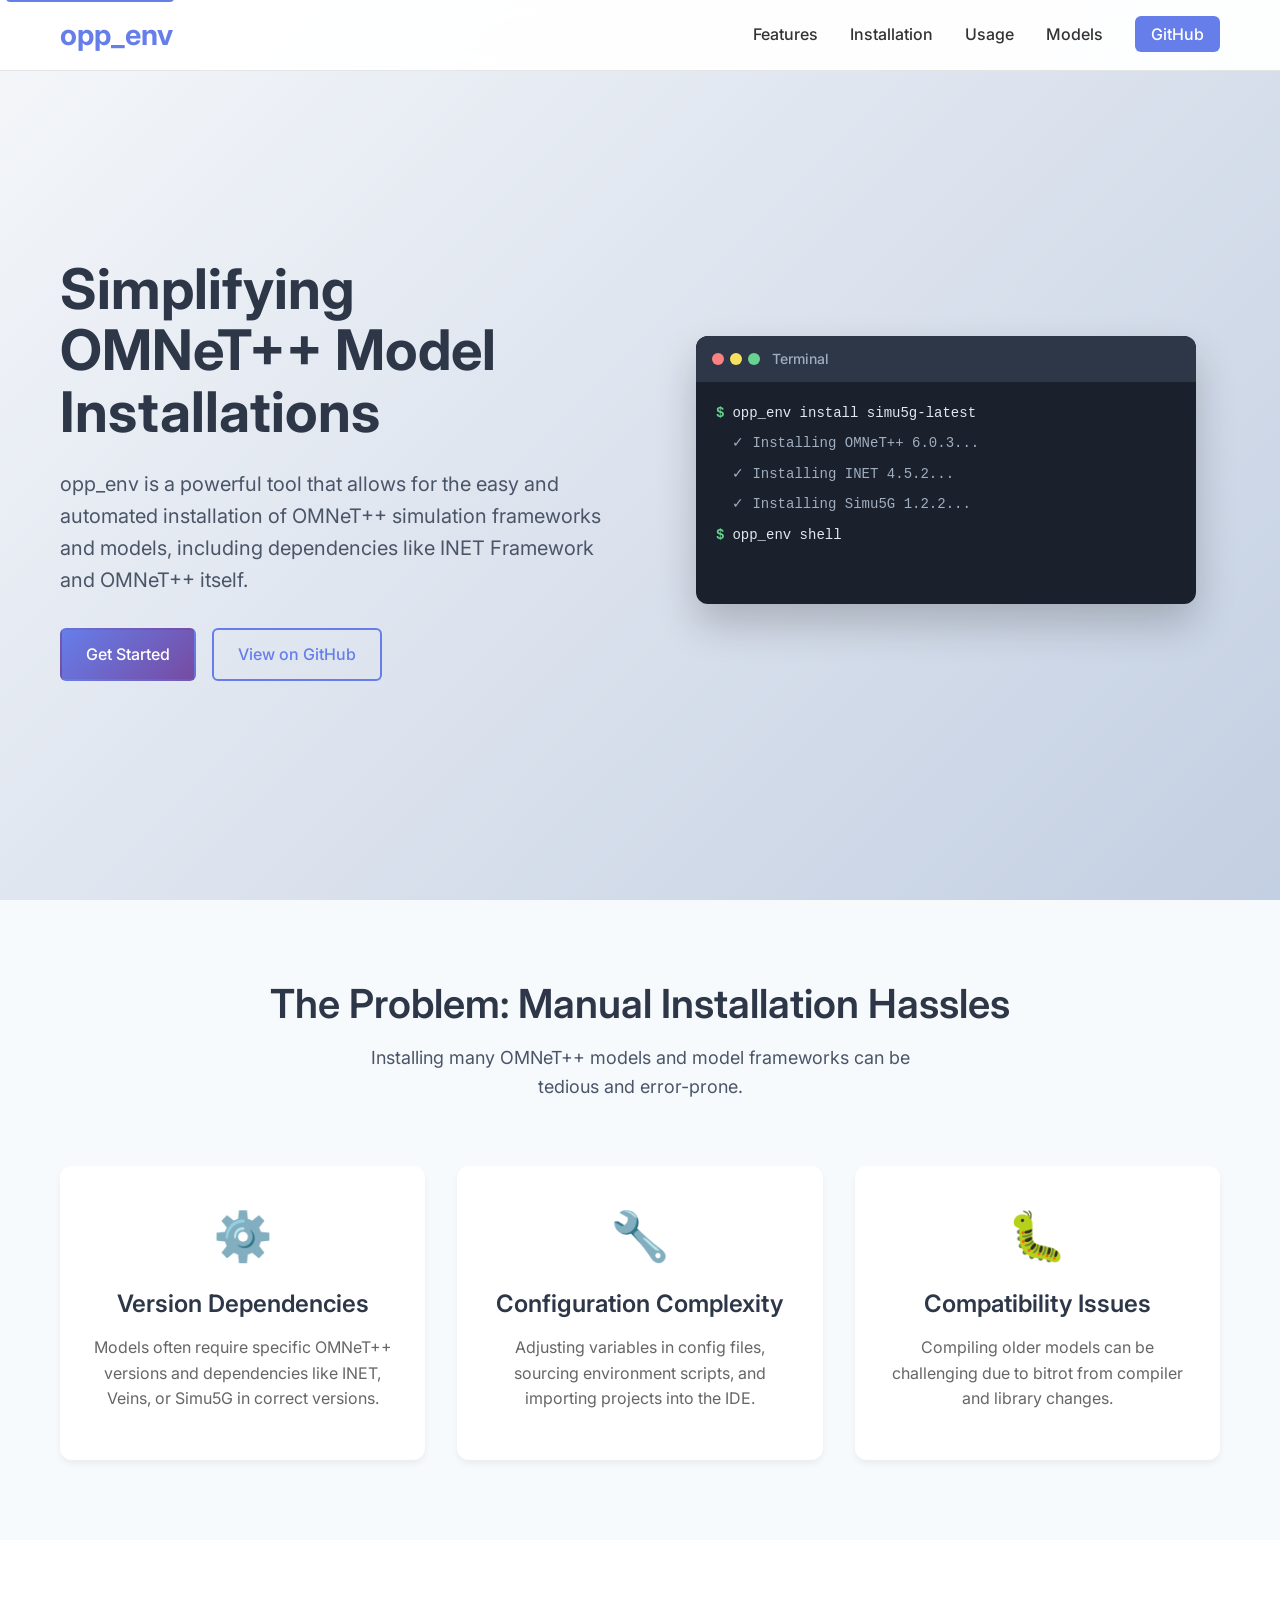
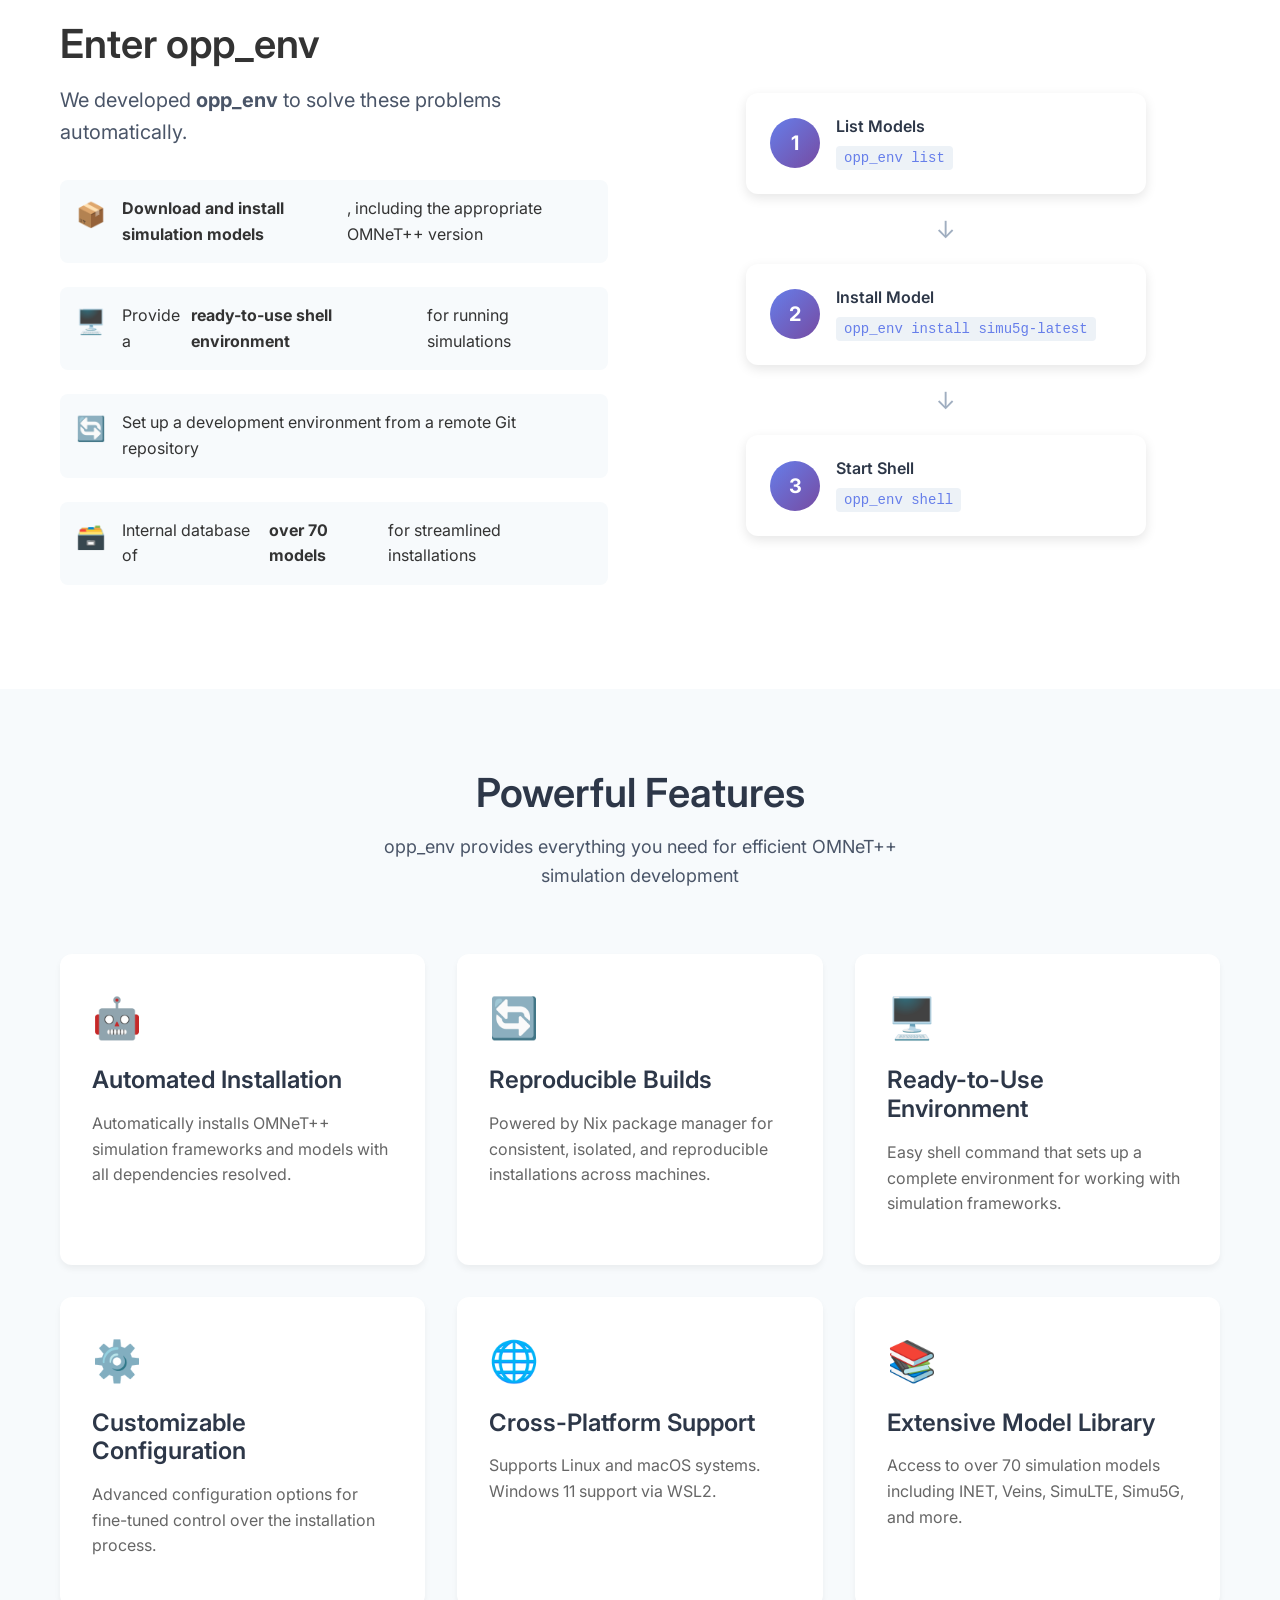
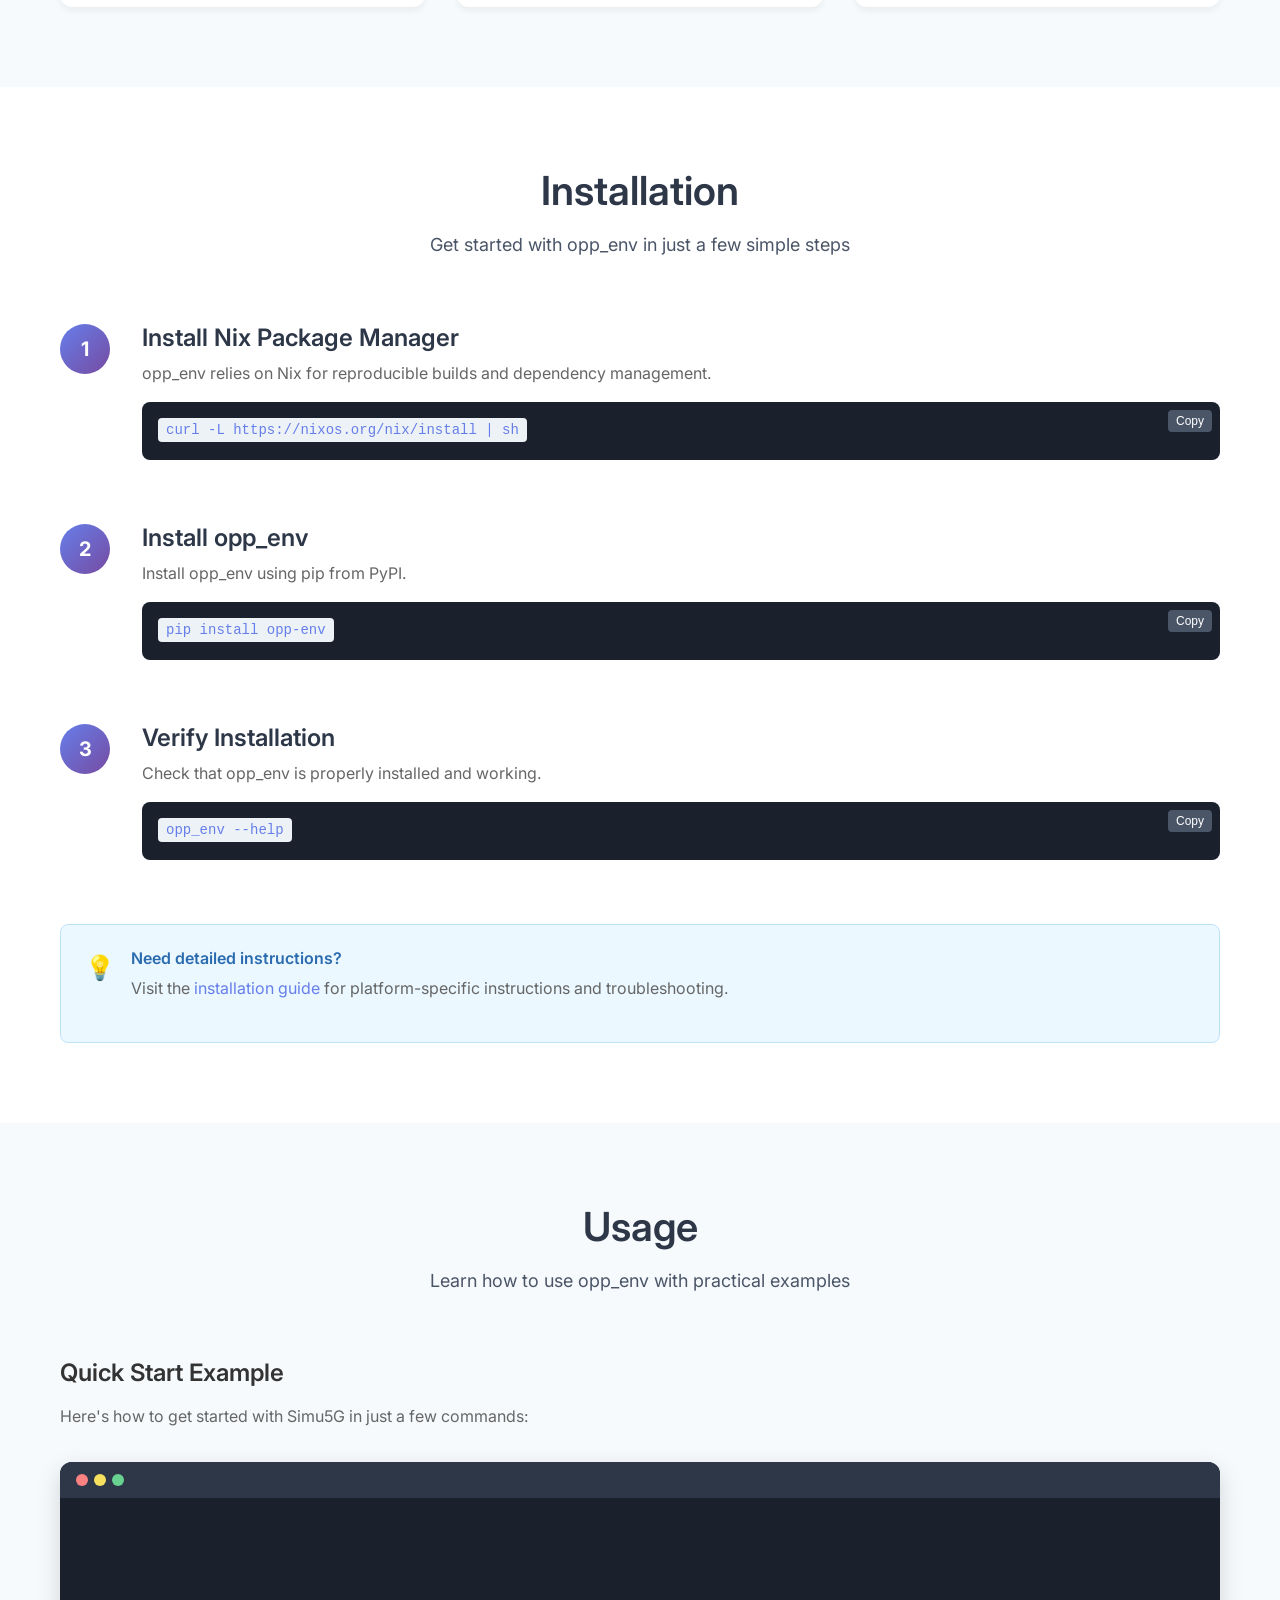
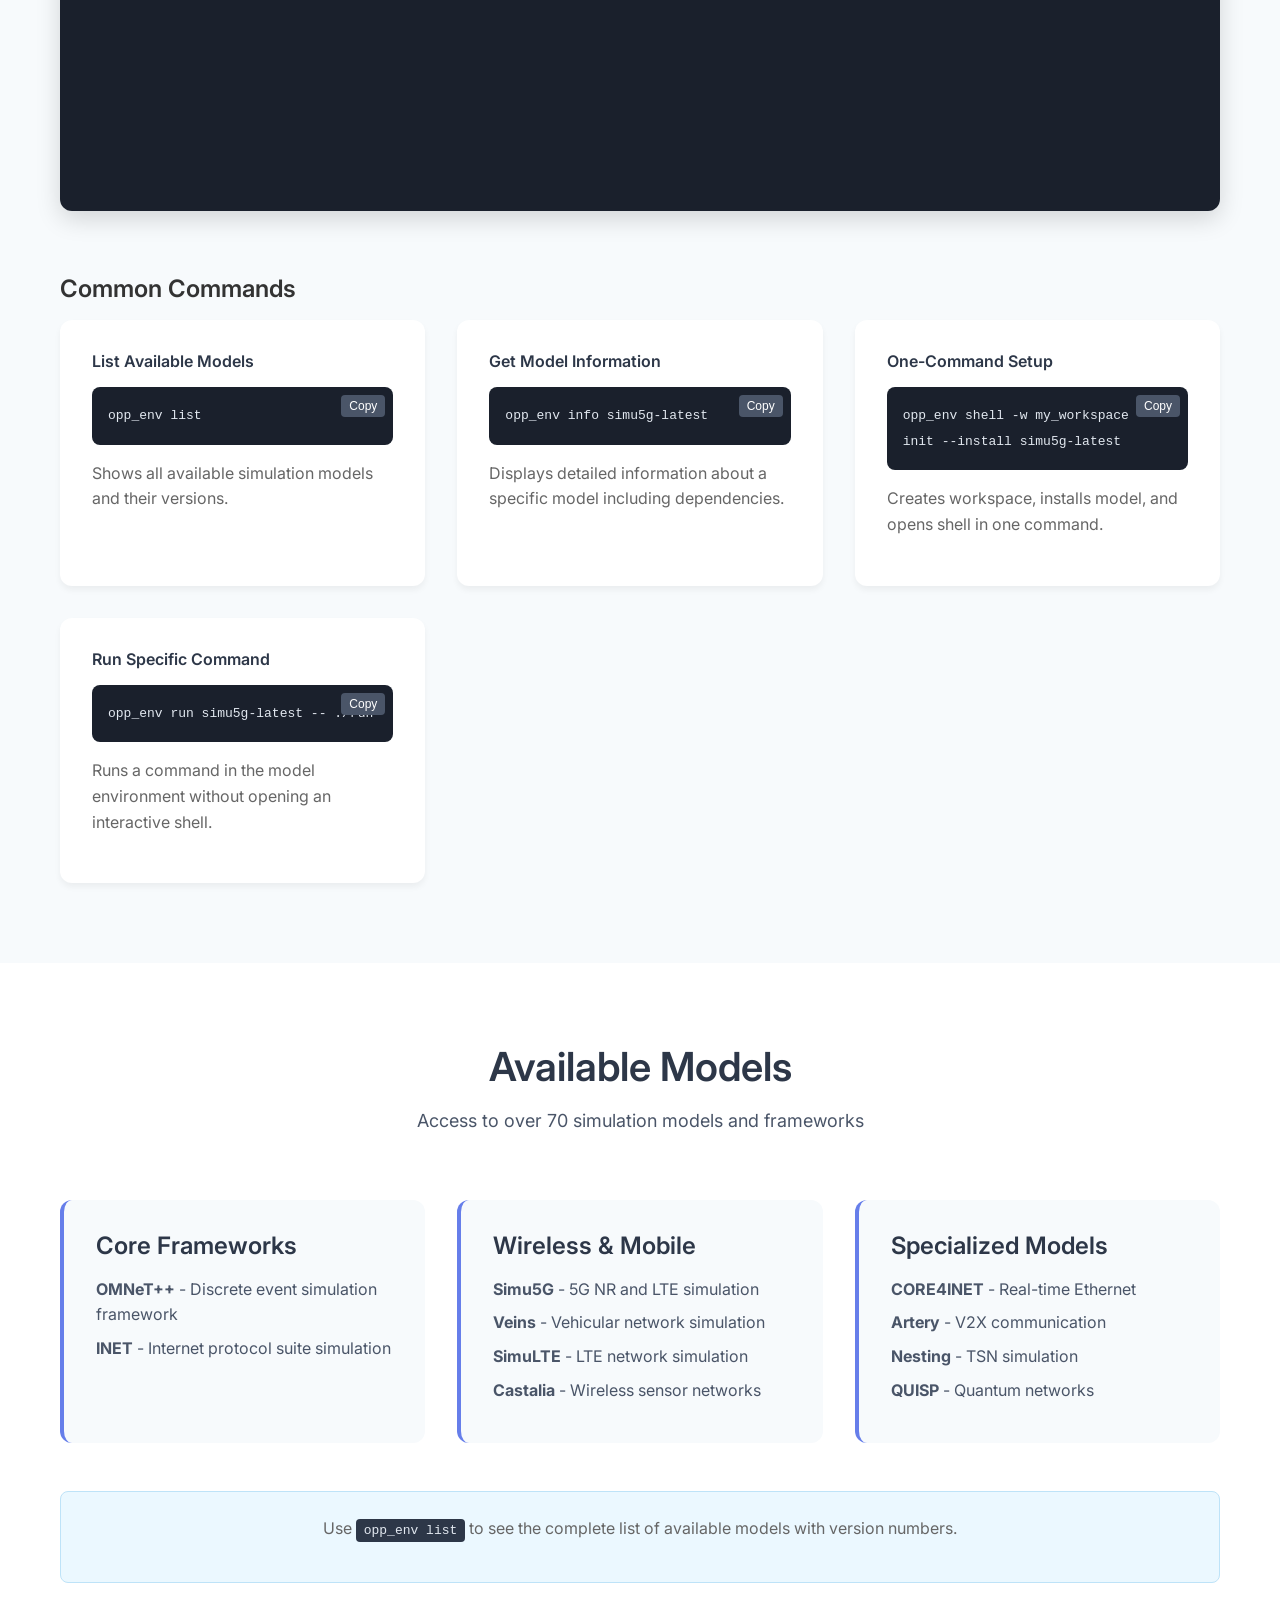
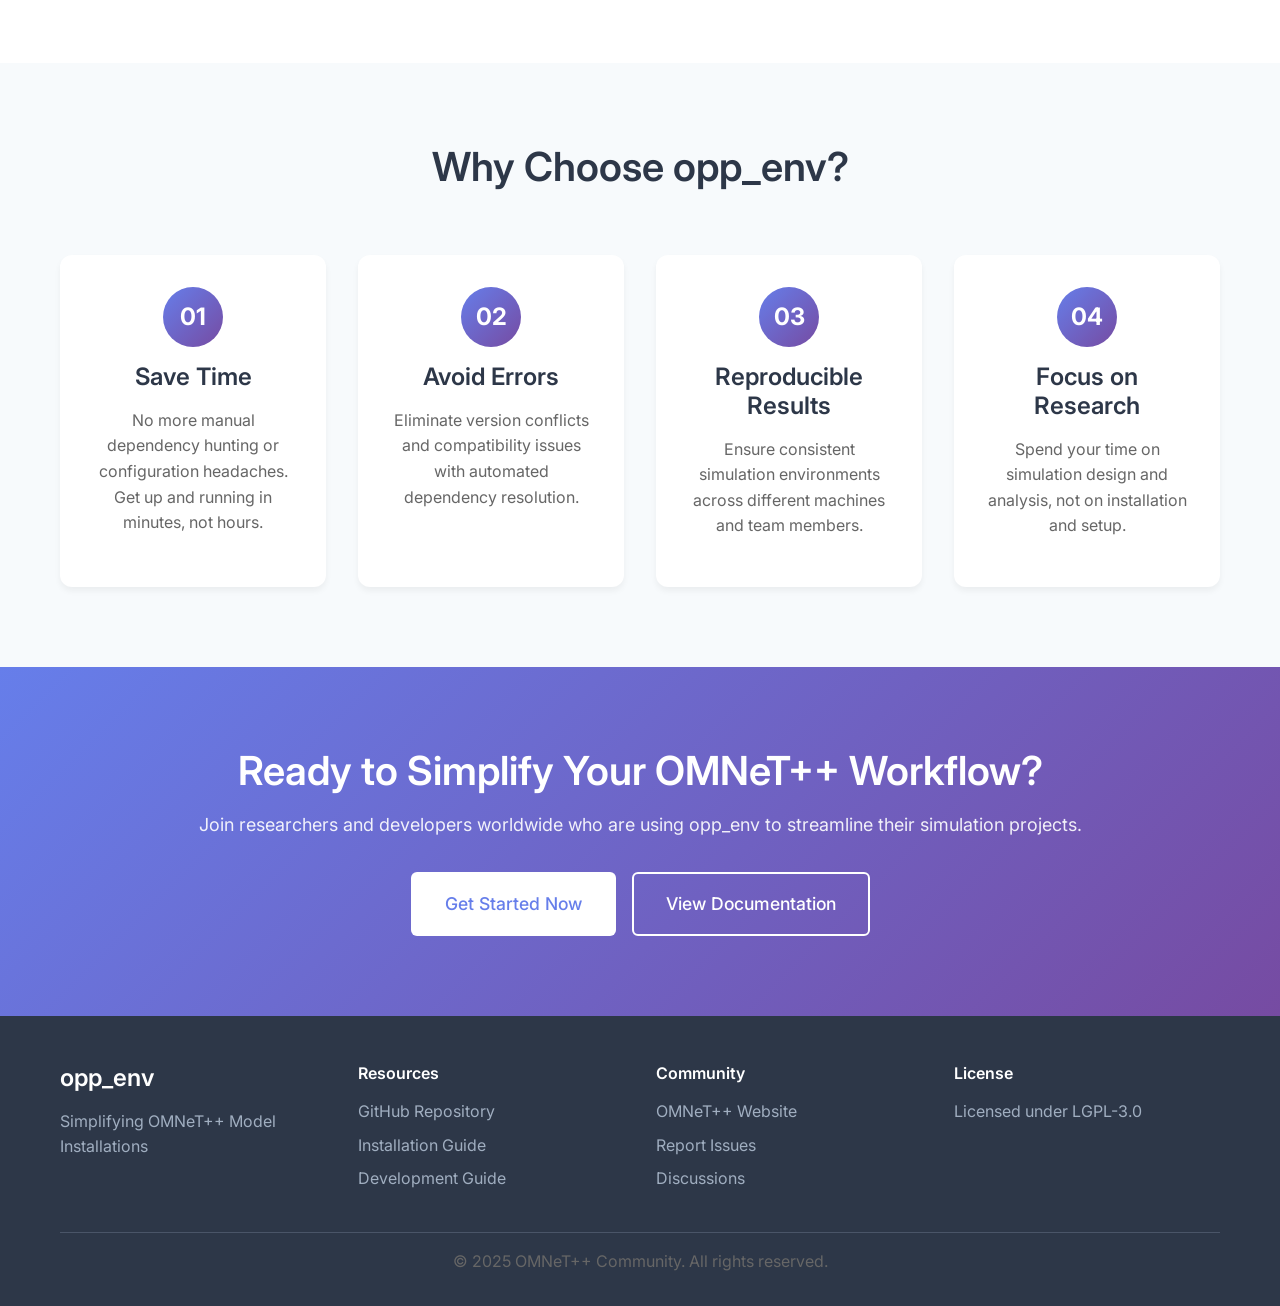
==== index.html @ 86505942 "initial webpage commit" ====
<!DOCTYPE html>
<html lang="en">
<head>
    <meta charset="UTF-8">
    <meta name="viewport" content="width=device-width, initial-scale=1.0">
    <title>opp_env - Simplifying OMNeT++ Model Installations</title>
    <meta name="description" content="opp_env is a powerful tool that allows for the easy and automated installation of OMNeT++ simulation frameworks and models, including dependencies like INET Framework and OMNeT++ itself.">
    <link rel="stylesheet" href="styles.css">
    <link rel="preconnect" href="https://fonts.googleapis.com">
    <link rel="preconnect" href="https://fonts.gstatic.com" crossorigin>
    <link href="https://fonts.googleapis.com/css2?family=Inter:wght@300;400;500;600;700&display=swap" rel="stylesheet">
</head>
<body>
    <!-- Navigation -->
    <nav class="navbar">
        <div class="nav-container">
            <div class="nav-logo">
                <h2>opp_env</h2>
            </div>
            <ul class="nav-menu">
                <li class="nav-item">
                    <a href="#features" class="nav-link">Features</a>
                </li>
                <li class="nav-item">
                    <a href="#installation" class="nav-link">Installation</a>
                </li>
                <li class="nav-item">
                    <a href="#usage" class="nav-link">Usage</a>
                </li>
                <li class="nav-item">
                    <a href="#models" class="nav-link">Models</a>
                </li>
                <li class="nav-item">
                    <a href="https://github.com/omnetpp/opp_env" class="nav-link nav-cta" target="_blank">GitHub</a>
                </li>
            </ul>
            <div class="hamburger">
                <span class="bar"></span>
                <span class="bar"></span>
                <span class="bar"></span>
            </div>
        </div>
    </nav>

    <!-- Hero Section -->
    <section class="hero">
        <div class="hero-container">
            <div class="hero-content">
                <h1 class="hero-title">Simplifying OMNeT++ Model Installations</h1>
                <p class="hero-subtitle">opp_env is a powerful tool that allows for the easy and automated installation of OMNeT++ simulation frameworks and models, including dependencies like INET Framework and OMNeT++ itself.</p>
                <div class="hero-buttons">
                    <a href="#installation" class="btn btn-primary">Get Started</a>
                    <a href="https://github.com/omnetpp/opp_env" class="btn btn-secondary" target="_blank">View on GitHub</a>
                </div>
            </div>
            <div class="hero-visual">
                <div class="terminal-window">
                    <div class="terminal-header">
                        <div class="terminal-buttons">
                            <span class="terminal-button red"></span>
                            <span class="terminal-button yellow"></span>
                            <span class="terminal-button green"></span>
                        </div>
                        <div class="terminal-title">Terminal</div>
                    </div>
                    <div class="terminal-body">
                        <div class="terminal-line">
                            <span class="terminal-prompt">$</span>
                            <span class="terminal-command">opp_env install simu5g-latest</span>
                        </div>
                        <div class="terminal-line terminal-output">
                            <span>✓ Installing OMNeT++ 6.0.3...</span>
                        </div>
                        <div class="terminal-line terminal-output">
                            <span>✓ Installing INET 4.5.2...</span>
                        </div>
                        <div class="terminal-line terminal-output">
                            <span>✓ Installing Simu5G 1.2.2...</span>
                        </div>
                        <div class="terminal-line">
                            <span class="terminal-prompt">$</span>
                            <span class="terminal-command">opp_env shell</span>
                        </div>
                        <div class="terminal-line terminal-output">
                            <span>Ready to simulate! 🚀</span>
                        </div>
                    </div>
                </div>
            </div>
        </div>
    </section>

    <!-- Problem Section -->
    <section class="problem-section">
        <div class="container">
            <div class="section-header">
                <h2>The Problem: Manual Installation Hassles</h2>
                <p>Installing many OMNeT++ models and model frameworks can be tedious and error-prone.</p>
            </div>
            <div class="problem-grid">
                <div class="problem-card">
                    <div class="problem-icon">⚙️</div>
                    <h3>Version Dependencies</h3>
                    <p>Models often require specific OMNeT++ versions and dependencies like INET, Veins, or Simu5G in correct versions.</p>
                </div>
                <div class="problem-card">
                    <div class="problem-icon">🔧</div>
                    <h3>Configuration Complexity</h3>
                    <p>Adjusting variables in config files, sourcing environment scripts, and importing projects into the IDE.</p>
                </div>
                <div class="problem-card">
                    <div class="problem-icon">🐛</div>
                    <h3>Compatibility Issues</h3>
                    <p>Compiling older models can be challenging due to bitrot from compiler and library changes.</p>
                </div>
            </div>
        </div>
    </section>

    <!-- Solution Section -->
    <section class="solution-section">
        <div class="container">
            <div class="solution-content">
                <div class="solution-text">
                    <h2>Enter opp_env</h2>
                    <p class="solution-intro">We developed <strong>opp_env</strong> to solve these problems automatically.</p>
                    <ul class="solution-features">
                        <li>
                            <span class="feature-icon">📦</span>
                            <strong>Download and install simulation models</strong>, including the appropriate OMNeT++ version
                        </li>
                        <li>
                            <span class="feature-icon">🖥️</span>
                            Provide a <strong>ready-to-use shell environment</strong> for running simulations
                        </li>
                        <li>
                            <span class="feature-icon">🔄</span>
                            Set up a development environment from a remote Git repository
                        </li>
                        <li>
                            <span class="feature-icon">🗃️</span>
                            Internal database of <strong>over 70 models</strong> for streamlined installations
                        </li>
                    </ul>
                </div>
                <div class="solution-visual">
                    <div class="workflow-diagram">
                        <div class="workflow-step">
                            <div class="step-number">1</div>
                            <div class="step-content">
                                <h4>List Models</h4>
                                <code>opp_env list</code>
                            </div>
                        </div>
                        <div class="workflow-arrow">→</div>
                        <div class="workflow-step">
                            <div class="step-number">2</div>
                            <div class="step-content">
                                <h4>Install Model</h4>
                                <code>opp_env install simu5g-latest</code>
                            </div>
                        </div>
                        <div class="workflow-arrow">→</div>
                        <div class="workflow-step">
                            <div class="step-number">3</div>
                            <div class="step-content">
                                <h4>Start Shell</h4>
                                <code>opp_env shell</code>
                            </div>
                        </div>
                    </div>
                </div>
            </div>
        </div>
    </section>

    <!-- Features Section -->
    <section id="features" class="features-section">
        <div class="container">
            <div class="section-header">
                <h2>Powerful Features</h2>
                <p>opp_env provides everything you need for efficient OMNeT++ simulation development</p>
            </div>
            <div class="features-grid">
                <div class="feature-card">
                    <div class="feature-icon">🤖</div>
                    <h3>Automated Installation</h3>
                    <p>Automatically installs OMNeT++ simulation frameworks and models with all dependencies resolved.</p>
                </div>
                <div class="feature-card">
                    <div class="feature-icon">🔄</div>
                    <h3>Reproducible Builds</h3>
                    <p>Powered by Nix package manager for consistent, isolated, and reproducible installations across machines.</p>
                </div>
                <div class="feature-card">
                    <div class="feature-icon">🖥️</div>
                    <h3>Ready-to-Use Environment</h3>
                    <p>Easy shell command that sets up a complete environment for working with simulation frameworks.</p>
                </div>
                <div class="feature-card">
                    <div class="feature-icon">⚙️</div>
                    <h3>Customizable Configuration</h3>
                    <p>Advanced configuration options for fine-tuned control over the installation process.</p>
                </div>
                <div class="feature-card">
                    <div class="feature-icon">🌐</div>
                    <h3>Cross-Platform Support</h3>
                    <p>Supports Linux and macOS systems. Windows 11 support via WSL2.</p>
                </div>
                <div class="feature-card">
                    <div class="feature-icon">📚</div>
                    <h3>Extensive Model Library</h3>
                    <p>Access to over 70 simulation models including INET, Veins, SimuLTE, Simu5G, and more.</p>
                </div>
            </div>
        </div>
    </section>

    <!-- Installation Section -->
    <section id="installation" class="installation-section">
        <div class="container">
            <div class="section-header">
                <h2>Installation</h2>
                <p>Get started with opp_env in just a few simple steps</p>
            </div>
            <div class="installation-content">
                <div class="installation-steps">
                    <div class="step">
                        <div class="step-number">1</div>
                        <div class="step-content">
                            <h3>Install Nix Package Manager</h3>
                            <p>opp_env relies on Nix for reproducible builds and dependency management.</p>
                            <div class="code-block">
                                <code>curl -L https://nixos.org/nix/install | sh</code>
                                <button class="copy-btn" onclick="copyToClipboard(this)">Copy</button>
                            </div>
                        </div>
                    </div>
                    <div class="step">
                        <div class="step-number">2</div>
                        <div class="step-content">
                            <h3>Install opp_env</h3>
                            <p>Install opp_env using pip from PyPI.</p>
                            <div class="code-block">
                                <code>pip install opp-env</code>
                                <button class="copy-btn" onclick="copyToClipboard(this)">Copy</button>
                            </div>
                        </div>
                    </div>
                    <div class="step">
                        <div class="step-number">3</div>
                        <div class="step-content">
                            <h3>Verify Installation</h3>
                            <p>Check that opp_env is properly installed and working.</p>
                            <div class="code-block">
                                <code>opp_env --help</code>
                                <button class="copy-btn" onclick="copyToClipboard(this)">Copy</button>
                            </div>
                        </div>
                    </div>
                </div>
                <div class="installation-note">
                    <div class="note-icon">💡</div>
                    <div class="note-content">
                        <h4>Need detailed instructions?</h4>
                        <p>Visit the <a href="https://github.com/omnetpp/opp_env/blob/main/INSTALL.md" target="_blank">installation guide</a> for platform-specific instructions and troubleshooting.</p>
                    </div>
                </div>
            </div>
        </div>
    </section>

    <!-- Usage Section -->
    <section id="usage" class="usage-section">
        <div class="container">
            <div class="section-header">
                <h2>Usage</h2>
                <p>Learn how to use opp_env with practical examples</p>
            </div>
            <div class="usage-content">
                <div class="usage-example">
                    <h3>Quick Start Example</h3>
                    <p>Here's how to get started with Simu5G in just a few commands:</p>
                    <div class="terminal-example">
                        <div class="terminal-header">
                            <div class="terminal-buttons">
                                <span class="terminal-button red"></span>
                                <span class="terminal-button yellow"></span>
                                <span class="terminal-button green"></span>
                            </div>
                        </div>
                        <div class="terminal-content">
                            <div class="terminal-line">
                                <span class="prompt">$</span>
                                <span class="command">mkdir my_workspace && cd my_workspace</span>
                            </div>
                            <div class="terminal-line">
                                <span class="prompt">$</span>
                                <span class="command">opp_env init</span>
                            </div>
                            <div class="terminal-line">
                                <span class="prompt">$</span>
                                <span class="command">opp_env install simu5g-latest</span>
                            </div>
                            <div class="terminal-line output">
                                <span>✓ Installing OMNeT++ 6.0.3...</span>
                            </div>
                            <div class="terminal-line output">
                                <span>✓ Installing INET 4.5.2...</span>
                            </div>
                            <div class="terminal-line output">
                                <span>✓ Installing Simu5G 1.2.2...</span>
                            </div>
                            <div class="terminal-line">
                                <span class="prompt">$</span>
                                <span class="command">opp_env shell</span>
                            </div>
                            <div class="terminal-line">
                                <span class="prompt">(opp_env)$</span>
                                <span class="command">cd simu5g-1.2.2/simulations/NR/standalone</span>
                            </div>
                            <div class="terminal-line">
                                <span class="prompt">(opp_env)$</span>
                                <span class="command">./run</span>
                            </div>
                        </div>
                    </div>
                </div>
                
                <div class="usage-commands">
                    <h3>Common Commands</h3>
                    <div class="commands-grid">
                        <div class="command-card">
                            <h4>List Available Models</h4>
                            <div class="code-block">
                                <code>opp_env list</code>
                                <button class="copy-btn" onclick="copyToClipboard(this)">Copy</button>
                            </div>
                            <p>Shows all available simulation models and their versions.</p>
                        </div>
                        <div class="command-card">
                            <h4>Get Model Information</h4>
                            <div class="code-block">
                                <code>opp_env info simu5g-latest</code>
                                <button class="copy-btn" onclick="copyToClipboard(this)">Copy</button>
                            </div>
                            <p>Displays detailed information about a specific model including dependencies.</p>
                        </div>
                        <div class="command-card">
                            <h4>One-Command Setup</h4>
                            <div class="code-block">
                                <code>opp_env shell -w my_workspace --init --install simu5g-latest</code>
                                <button class="copy-btn" onclick="copyToClipboard(this)">Copy</button>
                            </div>
                            <p>Creates workspace, installs model, and opens shell in one command.</p>
                        </div>
                        <div class="command-card">
                            <h4>Run Specific Command</h4>
                            <div class="code-block">
                                <code>opp_env run simu5g-latest -- ./run</code>
                                <button class="copy-btn" onclick="copyToClipboard(this)">Copy</button>
                            </div>
                            <p>Runs a command in the model environment without opening an interactive shell.</p>
                        </div>
                    </div>
                </div>
            </div>
        </div>
    </section>

    <!-- Models Section -->
    <section id="models" class="models-section">
        <div class="container">
            <div class="section-header">
                <h2>Available Models</h2>
                <p>Access to over 70 simulation models and frameworks</p>
            </div>
            <div class="models-content">
                <div class="models-categories">
                    <div class="category-card">
                        <h3>Core Frameworks</h3>
                        <ul>
                            <li><strong>OMNeT++</strong> - Discrete event simulation framework</li>
                            <li><strong>INET</strong> - Internet protocol suite simulation</li>
                        </ul>
                    </div>
                    <div class="category-card">
                        <h3>Wireless & Mobile</h3>
                        <ul>
                            <li><strong>Simu5G</strong> - 5G NR and LTE simulation</li>
                            <li><strong>Veins</strong> - Vehicular network simulation</li>
                            <li><strong>SimuLTE</strong> - LTE network simulation</li>
                            <li><strong>Castalia</strong> - Wireless sensor networks</li>
                        </ul>
                    </div>
                    <div class="category-card">
                        <h3>Specialized Models</h3>
                        <ul>
                            <li><strong>CORE4INET</strong> - Real-time Ethernet</li>
                            <li><strong>Artery</strong> - V2X communication</li>
                            <li><strong>Nesting</strong> - TSN simulation</li>
                            <li><strong>QUISP</strong> - Quantum networks</li>
                        </ul>
                    </div>
                </div>
                <div class="models-note">
                    <p>Use <code>opp_env list</code> to see the complete list of available models with version numbers.</p>
                </div>
            </div>
        </div>
    </section>

    <!-- Benefits Section -->
    <section class="benefits-section">
        <div class="container">
            <div class="section-header">
                <h2>Why Choose opp_env?</h2>
            </div>
            <div class="benefits-grid">
                <div class="benefit-card">
                    <div class="benefit-number">01</div>
                    <h3>Save Time</h3>
                    <p>No more manual dependency hunting or configuration headaches. Get up and running in minutes, not hours.</p>
                </div>
                <div class="benefit-card">
                    <div class="benefit-number">02</div>
                    <h3>Avoid Errors</h3>
                    <p>Eliminate version conflicts and compatibility issues with automated dependency resolution.</p>
                </div>
                <div class="benefit-card">
                    <div class="benefit-number">03</div>
                    <h3>Reproducible Results</h3>
                    <p>Ensure consistent simulation environments across different machines and team members.</p>
                </div>
                <div class="benefit-card">
                    <div class="benefit-number">04</div>
                    <h3>Focus on Research</h3>
                    <p>Spend your time on simulation design and analysis, not on installation and setup.</p>
                </div>
            </div>
        </div>
    </section>

    <!-- CTA Section -->
    <section class="cta-section">
        <div class="container">
            <div class="cta-content">
                <h2>Ready to Simplify Your OMNeT++ Workflow?</h2>
                <p>Join researchers and developers worldwide who are using opp_env to streamline their simulation projects.</p>
                <div class="cta-buttons">
                    <a href="#installation" class="btn btn-primary btn-large">Get Started Now</a>
                    <a href="https://github.com/omnetpp/opp_env" class="btn btn-secondary btn-large" target="_blank">View Documentation</a>
                </div>
            </div>
        </div>
    </section>

    <!-- Footer -->
    <footer class="footer">
        <div class="container">
            <div class="footer-content">
                <div class="footer-section">
                    <h3>opp_env</h3>
                    <p>Simplifying OMNeT++ Model Installations</p>
                </div>
                <div class="footer-section">
                    <h4>Resources</h4>
                    <ul>
                        <li><a href="https://github.com/omnetpp/opp_env" target="_blank">GitHub Repository</a></li>
                        <li><a href="https://github.com/omnetpp/opp_env/blob/main/INSTALL.md" target="_blank">Installation Guide</a></li>
                        <li><a href="https://github.com/omnetpp/opp_env/blob/main/DEVELOP.md" target="_blank">Development Guide</a></li>
                    </ul>
                </div>
                <div class="footer-section">
                    <h4>Community</h4>
                    <ul>
                        <li><a href="https://omnetpp.org" target="_blank">OMNeT++ Website</a></li>
                        <li><a href="https://github.com/omnetpp/opp_env/issues" target="_blank">Report Issues</a></li>
                        <li><a href="https://github.com/omnetpp/opp_env/discussions" target="_blank">Discussions</a></li>
                    </ul>
                </div>
                <div class="footer-section">
                    <h4>License</h4>
                    <p>Licensed under <a href="https://github.com/omnetpp/opp_env/blob/main/LICENSE" target="_blank">LGPL-3.0</a></p>
                </div>
            </div>
            <div class="footer-bottom">
                <p>&copy; 2025 OMNeT++ Community. All rights reserved.</p>
            </div>
        </div>
    </footer>

    <script src="script.js"></script>
</body>
</html>
---- styles.css ----
/* Reset and Base Styles */
* {
    margin: 0;
    padding: 0;
    box-sizing: border-box;
}

html {
    scroll-behavior: smooth;
}

body {
    font-family: 'Inter', -apple-system, BlinkMacSystemFont, 'Segoe UI', Roboto, sans-serif;
    line-height: 1.6;
    color: #333;
    background-color: #fff;
}

.container {
    max-width: 1200px;
    margin: 0 auto;
    padding: 0 20px;
}

/* Typography */
h1, h2, h3, h4, h5, h6 {
    font-weight: 600;
    line-height: 1.2;
    margin-bottom: 1rem;
}

h1 {
    font-size: 3rem;
    font-weight: 700;
}

h2 {
    font-size: 2.5rem;
}

h3 {
    font-size: 1.5rem;
}

p {
    margin-bottom: 1rem;
    color: #666;
}

/* Buttons */
.btn {
    display: inline-block;
    padding: 12px 24px;
    border-radius: 6px;
    text-decoration: none;
    font-weight: 500;
    transition: all 0.3s ease;
    border: 2px solid transparent;
    cursor: pointer;
    font-size: 1rem;
}

.btn-primary {
    background: linear-gradient(135deg, #667eea 0%, #764ba2 100%);
    color: white;
}

.btn-primary:hover {
    transform: translateY(-2px);
    box-shadow: 0 8px 25px rgba(102, 126, 234, 0.3);
}

.btn-secondary {
    background: transparent;
    color: #667eea;
    border-color: #667eea;
}

.btn-secondary:hover {
    background: #667eea;
    color: white;
    transform: translateY(-2px);
}

.btn-large {
    padding: 16px 32px;
    font-size: 1.1rem;
}

/* Navigation */
.navbar {
    position: fixed;
    top: 0;
    width: 100%;
    background: rgba(255, 255, 255, 0.95);
    backdrop-filter: blur(10px);
    border-bottom: 1px solid rgba(0, 0, 0, 0.1);
    z-index: 1000;
    transition: all 0.3s ease;
}

.nav-container {
    max-width: 1200px;
    margin: 0 auto;
    padding: 0 20px;
    display: flex;
    justify-content: space-between;
    align-items: center;
    height: 70px;
}

.nav-logo h2 {
    color: #667eea;
    margin: 0;
    font-size: 1.8rem;
    font-weight: 700;
}

.nav-menu {
    display: flex;
    list-style: none;
    gap: 2rem;
    align-items: center;
}

.nav-link {
    text-decoration: none;
    color: #333;
    font-weight: 500;
    transition: color 0.3s ease;
}

.nav-link:hover {
    color: #667eea;
}

.nav-cta {
    background: #667eea;
    color: white !important;
    padding: 8px 16px;
    border-radius: 6px;
    transition: all 0.3s ease;
}

.nav-cta:hover {
    background: #5a67d8;
    transform: translateY(-1px);
}

.hamburger {
    display: none;
    flex-direction: column;
    cursor: pointer;
}

.bar {
    width: 25px;
    height: 3px;
    background: #333;
    margin: 3px 0;
    transition: 0.3s;
}

/* Hero Section */
.hero {
    padding: 120px 0 80px;
    background: linear-gradient(135deg, #f5f7fa 0%, #c3cfe2 100%);
    min-height: 100vh;
    display: flex;
    align-items: center;
}

.hero-container {
    max-width: 1200px;
    margin: 0 auto;
    padding: 0 20px;
    display: grid;
    grid-template-columns: 1fr 1fr;
    gap: 4rem;
    align-items: center;
}

.hero-content {
    max-width: 600px;
}

.hero-title {
    font-size: 3.5rem;
    font-weight: 700;
    color: #2d3748;
    margin-bottom: 1.5rem;
    line-height: 1.1;
}

.hero-subtitle {
    font-size: 1.25rem;
    color: #4a5568;
    margin-bottom: 2rem;
    line-height: 1.6;
}

.hero-buttons {
    display: flex;
    gap: 1rem;
    flex-wrap: wrap;
}

.hero-visual {
    display: flex;
    justify-content: center;
    align-items: center;
}

/* Terminal Window */
.terminal-window {
    background: #1a202c;
    border-radius: 12px;
    box-shadow: 0 20px 40px rgba(0, 0, 0, 0.2);
    overflow: hidden;
    max-width: 500px;
    width: 100%;
}

.terminal-header {
    background: #2d3748;
    padding: 12px 16px;
    display: flex;
    align-items: center;
    gap: 12px;
}

.terminal-buttons {
    display: flex;
    gap: 6px;
}

.terminal-button {
    width: 12px;
    height: 12px;
    border-radius: 50%;
}

.terminal-button.red {
    background: #fc8181;
}

.terminal-button.yellow {
    background: #f6e05e;
}

.terminal-button.green {
    background: #68d391;
}

.terminal-title {
    color: #a0aec0;
    font-size: 0.875rem;
    font-weight: 500;
}

.terminal-body {
    padding: 20px;
    font-family: 'Monaco', 'Menlo', 'Ubuntu Mono', monospace;
    font-size: 0.875rem;
    line-height: 1.6;
}

.terminal-line {
    margin-bottom: 8px;
    display: flex;
    align-items: center;
}

.terminal-prompt {
    color: #68d391;
    margin-right: 8px;
    font-weight: bold;
}

.terminal-command {
    color: #e2e8f0;
}

.terminal-output {
    color: #a0aec0;
    padding-left: 16px;
}

/* Section Styles */
section {
    padding: 80px 0;
}

.section-header {
    text-align: center;
    margin-bottom: 4rem;
}

.section-header h2 {
    color: #2d3748;
    margin-bottom: 1rem;
}

.section-header p {
    font-size: 1.125rem;
    color: #4a5568;
    max-width: 600px;
    margin: 0 auto;
}

/* Problem Section */
.problem-section {
    background: #f7fafc;
}

.problem-grid {
    display: grid;
    grid-template-columns: repeat(auto-fit, minmax(300px, 1fr));
    gap: 2rem;
}

.problem-card {
    background: white;
    padding: 2rem;
    border-radius: 12px;
    box-shadow: 0 4px 6px rgba(0, 0, 0, 0.05);
    text-align: center;
    transition: transform 0.3s ease;
}

.problem-card:hover {
    transform: translateY(-4px);
}

.problem-icon {
    font-size: 3rem;
    margin-bottom: 1rem;
}

.problem-card h3 {
    color: #2d3748;
    margin-bottom: 1rem;
}

/* Solution Section */
.solution-section {
    background: white;
}

.solution-content {
    display: grid;
    grid-template-columns: 1fr 1fr;
    gap: 4rem;
    align-items: center;
}

.solution-intro {
    font-size: 1.25rem;
    color: #4a5568;
    margin-bottom: 2rem;
}

.solution-features {
    list-style: none;
}

.solution-features li {
    display: flex;
    align-items: flex-start;
    margin-bottom: 1.5rem;
    padding: 1rem;
    background: #f7fafc;
    border-radius: 8px;
}

.feature-icon {
    font-size: 1.5rem;
    margin-right: 1rem;
    flex-shrink: 0;
}

.workflow-diagram {
    display: flex;
    flex-direction: column;
    gap: 1rem;
    align-items: center;
}

.workflow-step {
    display: flex;
    align-items: center;
    gap: 1rem;
    background: white;
    padding: 1.5rem;
    border-radius: 12px;
    box-shadow: 0 4px 12px rgba(0, 0, 0, 0.1);
    width: 100%;
    max-width: 400px;
}

.step-number {
    background: linear-gradient(135deg, #667eea 0%, #764ba2 100%);
    color: white;
    width: 40px;
    height: 40px;
    border-radius: 50%;
    display: flex;
    align-items: center;
    justify-content: center;
    font-weight: bold;
    flex-shrink: 0;
}

.step-content h4 {
    margin-bottom: 0.5rem;
    color: #2d3748;
}

.step-content code {
    background: #edf2f7;
    padding: 4px 8px;
    border-radius: 4px;
    font-size: 0.875rem;
    color: #667eea;
}

.workflow-arrow {
    font-size: 1.5rem;
    color: #a0aec0;
    transform: rotate(90deg);
}

/* Features Section */
.features-section {
    background: #f7fafc;
}

.features-grid {
    display: grid;
    grid-template-columns: repeat(auto-fit, minmax(350px, 1fr));
    gap: 2rem;
}

.feature-card {
    background: white;
    padding: 2rem;
    border-radius: 12px;
    box-shadow: 0 4px 6px rgba(0, 0, 0, 0.05);
    transition: transform 0.3s ease;
}

.feature-card:hover {
    transform: translateY(-4px);
}

.feature-card .feature-icon {
    font-size: 2.5rem;
    margin-bottom: 1rem;
}

.feature-card h3 {
    color: #2d3748;
    margin-bottom: 1rem;
}

/* Installation Section */
.installation-section {
    background: white;
}

.installation-steps {
    margin-bottom: 3rem;
}

.step {
    display: flex;
    gap: 2rem;
    margin-bottom: 3rem;
    align-items: flex-start;
}

.step-number {
    background: linear-gradient(135deg, #667eea 0%, #764ba2 100%);
    color: white;
    width: 50px;
    height: 50px;
    border-radius: 50%;
    display: flex;
    align-items: center;
    justify-content: center;
    font-weight: bold;
    font-size: 1.25rem;
    flex-shrink: 0;
}

.step-content {
    flex: 1;
}

.step-content h3 {
    color: #2d3748;
    margin-bottom: 0.5rem;
}

.code-block {
    background: #1a202c;
    color: #e2e8f0;
    padding: 1rem;
    border-radius: 8px;
    font-family: 'Monaco', 'Menlo', 'Ubuntu Mono', monospace;
    margin: 1rem 0;
    position: relative;
    overflow-x: auto;
}

.copy-btn {
    position: absolute;
    top: 8px;
    right: 8px;
    background: #4a5568;
    color: white;
    border: none;
    padding: 4px 8px;
    border-radius: 4px;
    font-size: 0.75rem;
    cursor: pointer;
    transition: background 0.3s ease;
}

.copy-btn:hover {
    background: #667eea;
}

.installation-note {
    background: #ebf8ff;
    border: 1px solid #bee3f8;
    border-radius: 8px;
    padding: 1.5rem;
    display: flex;
    gap: 1rem;
    align-items: flex-start;
}

.note-icon {
    font-size: 1.5rem;
    flex-shrink: 0;
}

.note-content h4 {
    color: #2b6cb0;
    margin-bottom: 0.5rem;
}

.note-content a {
    color: #667eea;
    text-decoration: none;
}

.note-content a:hover {
    text-decoration: underline;
}

/* Usage Section */
.usage-section {
    background: #f7fafc;
}

.usage-example {
    margin-bottom: 4rem;
}

.terminal-example {
    background: #1a202c;
    border-radius: 12px;
    overflow: hidden;
    margin: 2rem 0;
    box-shadow: 0 8px 25px rgba(0, 0, 0, 0.15);
}

.terminal-content {
    padding: 20px;
    font-family: 'Monaco', 'Menlo', 'Ubuntu Mono', monospace;
    font-size: 0.875rem;
    line-height: 1.6;
}

.terminal-line {
    margin-bottom: 8px;
    display: flex;
    align-items: flex-start;
}

.prompt {
    color: #68d391;
    margin-right: 8px;
    font-weight: bold;
    flex-shrink: 0;
}

.command {
    color: #e2e8f0;
}

.output {
    color: #a0aec0;
    padding-left: 24px;
}

.commands-grid {
    display: grid;
    grid-template-columns: repeat(auto-fit, minmax(300px, 1fr));
    gap: 2rem;
}

.command-card {
    background: white;
    padding: 2rem;
    border-radius: 12px;
    box-shadow: 0 4px 6px rgba(0, 0, 0, 0.05);
}

.command-card h4 {
    color: #2d3748;
    margin-bottom: 1rem;
}

/* Models Section */
.models-section {
    background: white;
}

.models-categories {
    display: grid;
    grid-template-columns: repeat(auto-fit, minmax(300px, 1fr));
    gap: 2rem;
    margin-bottom: 3rem;
}

.category-card {
    background: #f7fafc;
    padding: 2rem;
    border-radius: 12px;
    border-left: 4px solid #667eea;
}

.category-card h3 {
    color: #2d3748;
    margin-bottom: 1rem;
}

.category-card ul {
    list-style: none;
}

.category-card li {
    margin-bottom: 0.5rem;
    color: #4a5568;
}

.models-note {
    text-align: center;
    background: #ebf8ff;
    padding: 1.5rem;
    border-radius: 8px;
    border: 1px solid #bee3f8;
}

.models-note code {
    background: #2d3748;
    color: #e2e8f0;
    padding: 4px 8px;
    border-radius: 4px;
}

/* Benefits Section */
.benefits-section {
    background: #f7fafc;
}

.benefits-grid {
    display: grid;
    grid-template-columns: repeat(auto-fit, minmax(250px, 1fr));
    gap: 2rem;
}

.benefit-card {
    background: white;
    padding: 2rem;
    border-radius: 12px;
    box-shadow: 0 4px 6px rgba(0, 0, 0, 0.05);
    text-align: center;
    transition: transform 0.3s ease;
}

.benefit-card:hover {
    transform: translateY(-4px);
}

.benefit-number {
    background: linear-gradient(135deg, #667eea 0%, #764ba2 100%);
    color: white;
    width: 60px;
    height: 60px;
    border-radius: 50%;
    display: flex;
    align-items: center;
    justify-content: center;
    font-weight: bold;
    font-size: 1.5rem;
    margin: 0 auto 1rem;
}

.benefit-card h3 {
    color: #2d3748;
    margin-bottom: 1rem;
}

/* CTA Section */
.cta-section {
    background: linear-gradient(135deg, #667eea 0%, #764ba2 100%);
    color: white;
    text-align: center;
}

.cta-content h2 {
    color: white;
    margin-bottom: 1rem;
}

.cta-content p {
    color: rgba(255, 255, 255, 0.9);
    font-size: 1.125rem;
    margin-bottom: 2rem;
}

.cta-buttons {
    display: flex;
    gap: 1rem;
    justify-content: center;
    flex-wrap: wrap;
}

.cta-section .btn-primary {
    background: white;
    color: #667eea;
}

.cta-section .btn-primary:hover {
    background: #f7fafc;
}

.cta-section .btn-secondary {
    border-color: white;
    color: white;
}

.cta-section .btn-secondary:hover {
    background: white;
    color: #667eea;
}

/* Footer */
.footer {
    background: #2d3748;
    color: white;
    padding: 3rem 0 1rem;
}

.footer-content {
    display: grid;
    grid-template-columns: repeat(auto-fit, minmax(250px, 1fr));
    gap: 2rem;
    margin-bottom: 2rem;
}

.footer-section h3,
.footer-section h4 {
    color: white;
    margin-bottom: 1rem;
}

.footer-section p {
    color: #a0aec0;
}

.footer-section ul {
    list-style: none;
}

.footer-section li {
    margin-bottom: 0.5rem;
}

.footer-section a {
    color: #a0aec0;
    text-decoration: none;
    transition: color 0.3s ease;
}

.footer-section a:hover {
    color: white;
}

.footer-bottom {
    border-top: 1px solid #4a5568;
    padding-top: 1rem;
    text-align: center;
    color: #a0aec0;
}

/* Responsive Design */
@media (max-width: 768px) {
    .hamburger {
        display: flex;
    }
    
    .nav-menu {
        position: fixed;
        left: -100%;
        top: 70px;
        flex-direction: column;
        background-color: white;
        width: 100%;
        text-align: center;
        transition: 0.3s;
        box-shadow: 0 10px 27px rgba(0, 0, 0, 0.05);
        padding: 2rem 0;
    }
    
    .nav-menu.active {
        left: 0;
    }
    
    .hero-container {
        grid-template-columns: 1fr;
        text-align: center;
        gap: 2rem;
    }
    
    .hero-title {
        font-size: 2.5rem;
    }
    
    .solution-content {
        grid-template-columns: 1fr;
        gap: 2rem;
    }
    
    .workflow-diagram {
        flex-direction: column;
    }
    
    .workflow-arrow {
        transform: rotate(0deg);
    }
    
    .step {
        flex-direction: column;
        text-align: center;
        gap: 1rem;
    }
    
    .features-grid,
    .problem-grid,
    .commands-grid,
    .models-categories,
    .benefits-grid {
        grid-template-columns: 1fr;
    }
    
    .cta-buttons {
        flex-direction: column;
        align-items: center;
    }
    
    .btn {
        width: 100%;
        max-width: 300px;
        text-align: center;
    }
}

@media (max-width: 480px) {
    .container {
        padding: 0 15px;
    }
    
    .hero-title {
        font-size: 2rem;
    }
    
    .hero-subtitle {
        font-size: 1.125rem;
    }
    
    section {
        padding: 60px 0;
    }
    
    .terminal-window {
        max-width: 100%;
    }
    
    .code-block {
        font-size: 0.75rem;
    }
}

/* Animations */
@keyframes fadeInUp {
    from {
        opacity: 0;
        transform: translateY(30px);
    }
    to {
        opacity: 1;
        transform: translateY(0);
    }
}

.hero-content,
.hero-visual {
    animation: fadeInUp 0.8s ease-out;
}

/* Smooth scrolling for anchor links */
html {
    scroll-behavior: smooth;
}

/* Focus styles for accessibility */
.btn:focus,
.nav-link:focus {
    outline: 2px solid #667eea;
    outline-offset: 2px;
}

/* Print styles */
@media print {
    .navbar,
    .cta-section,
    .footer {
        display: none;
    }
    
    body {
        font-size: 12pt;
        line-height: 1.4;
    }
    
    .hero {
        padding: 20px 0;
        background: none;
    }
    
    section {
        padding: 20px 0;
        break-inside: avoid;
    }
}
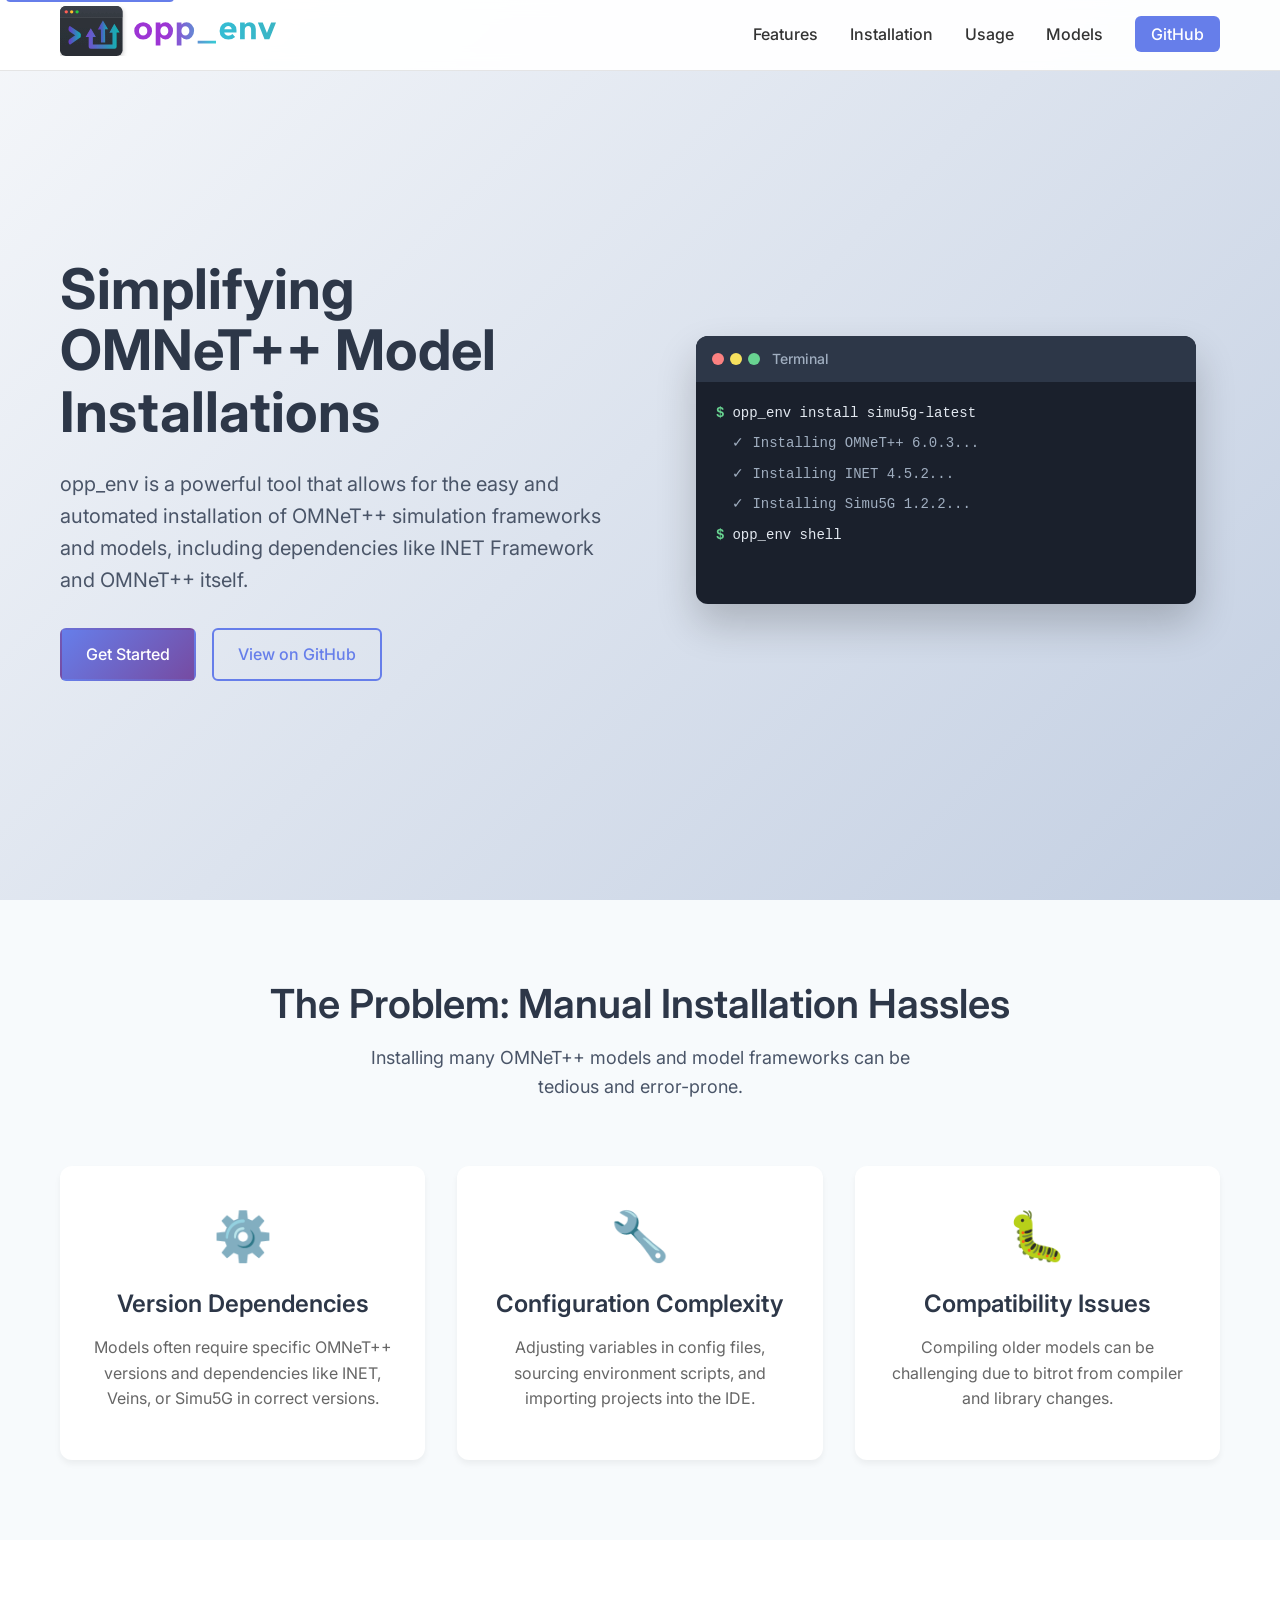
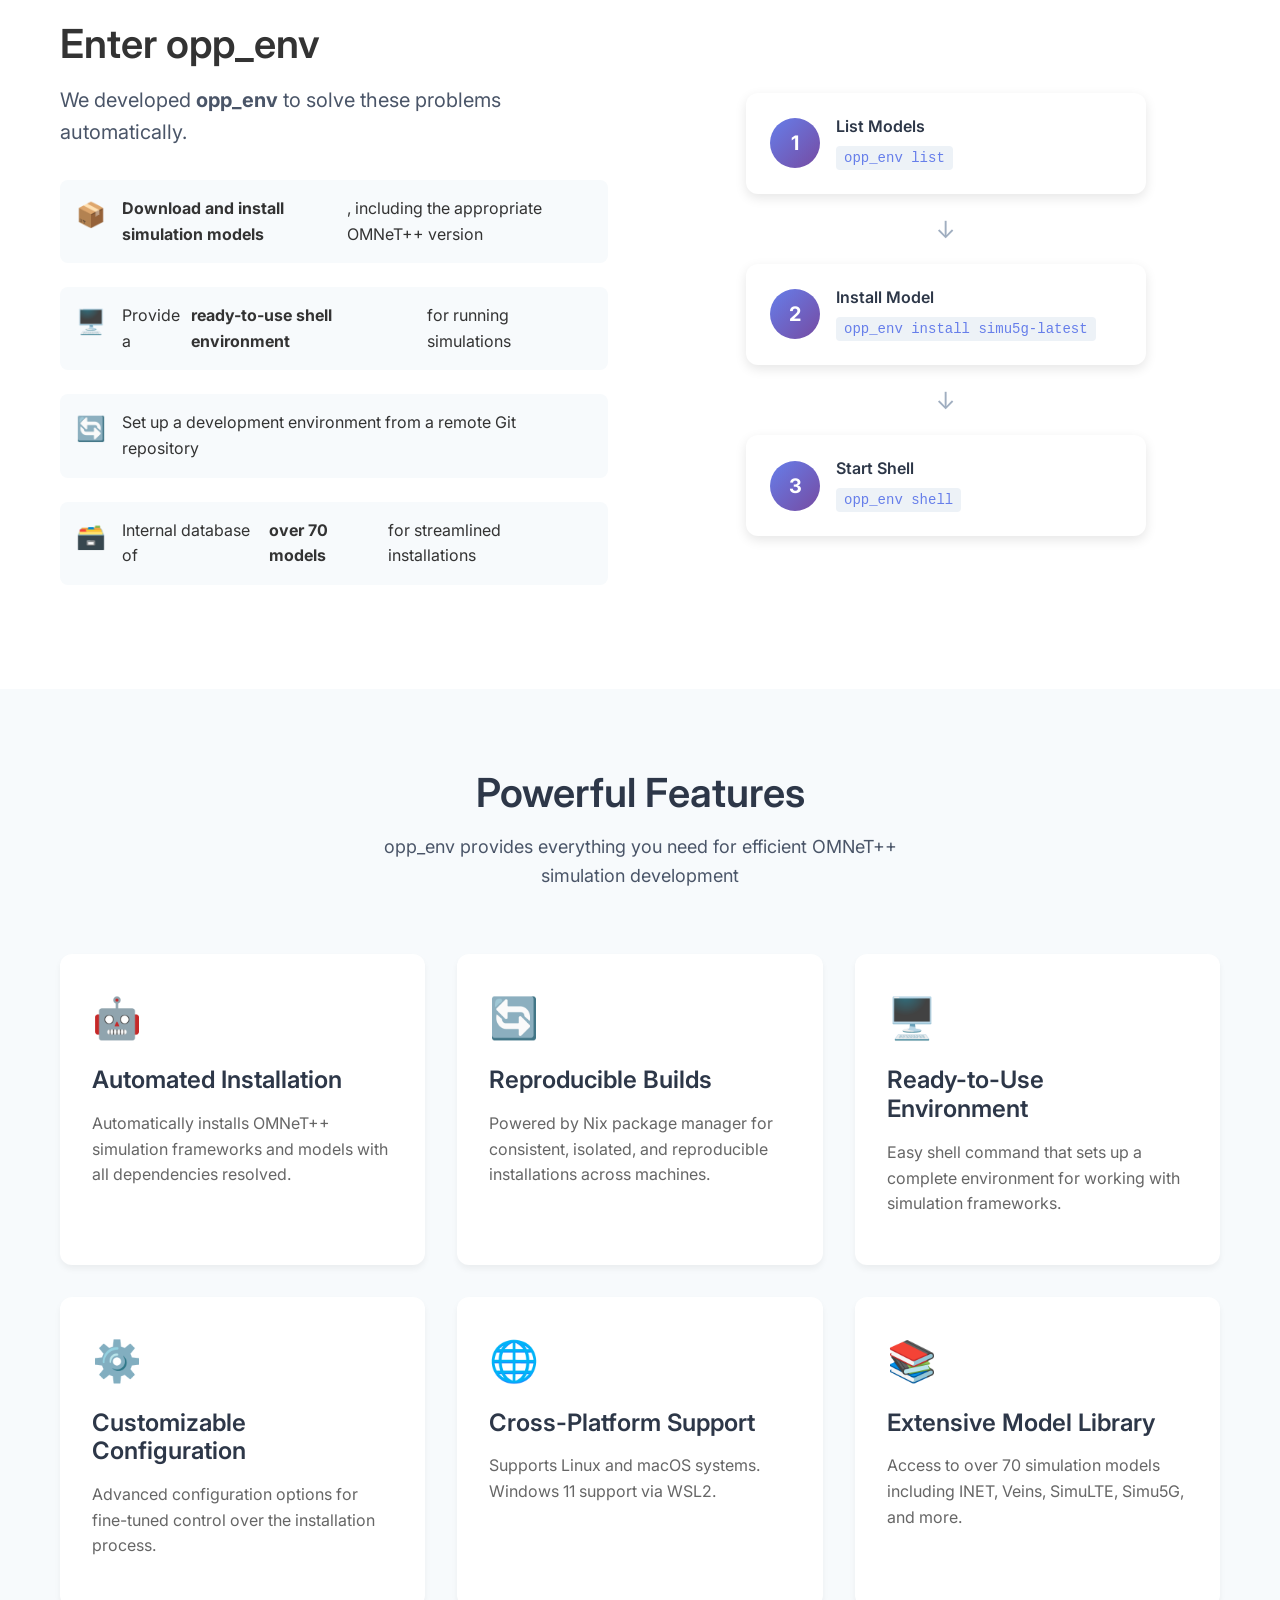
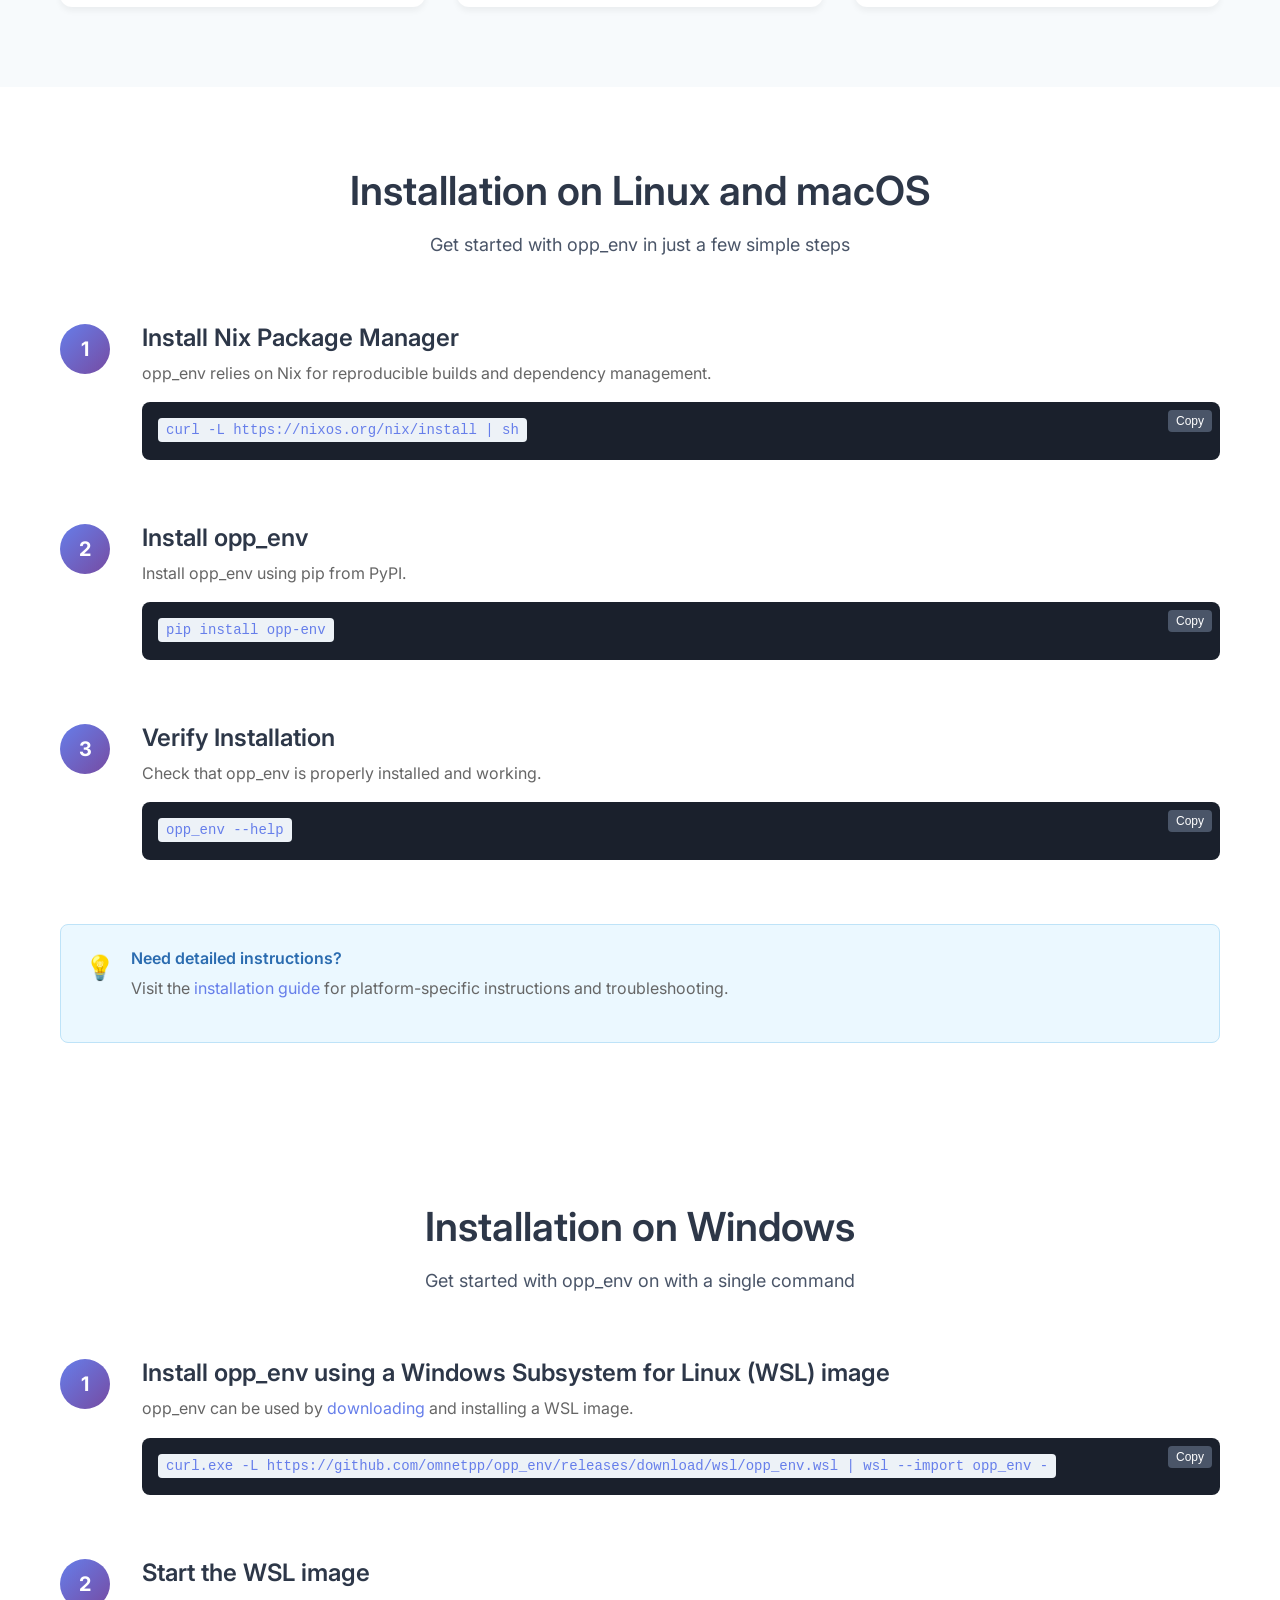
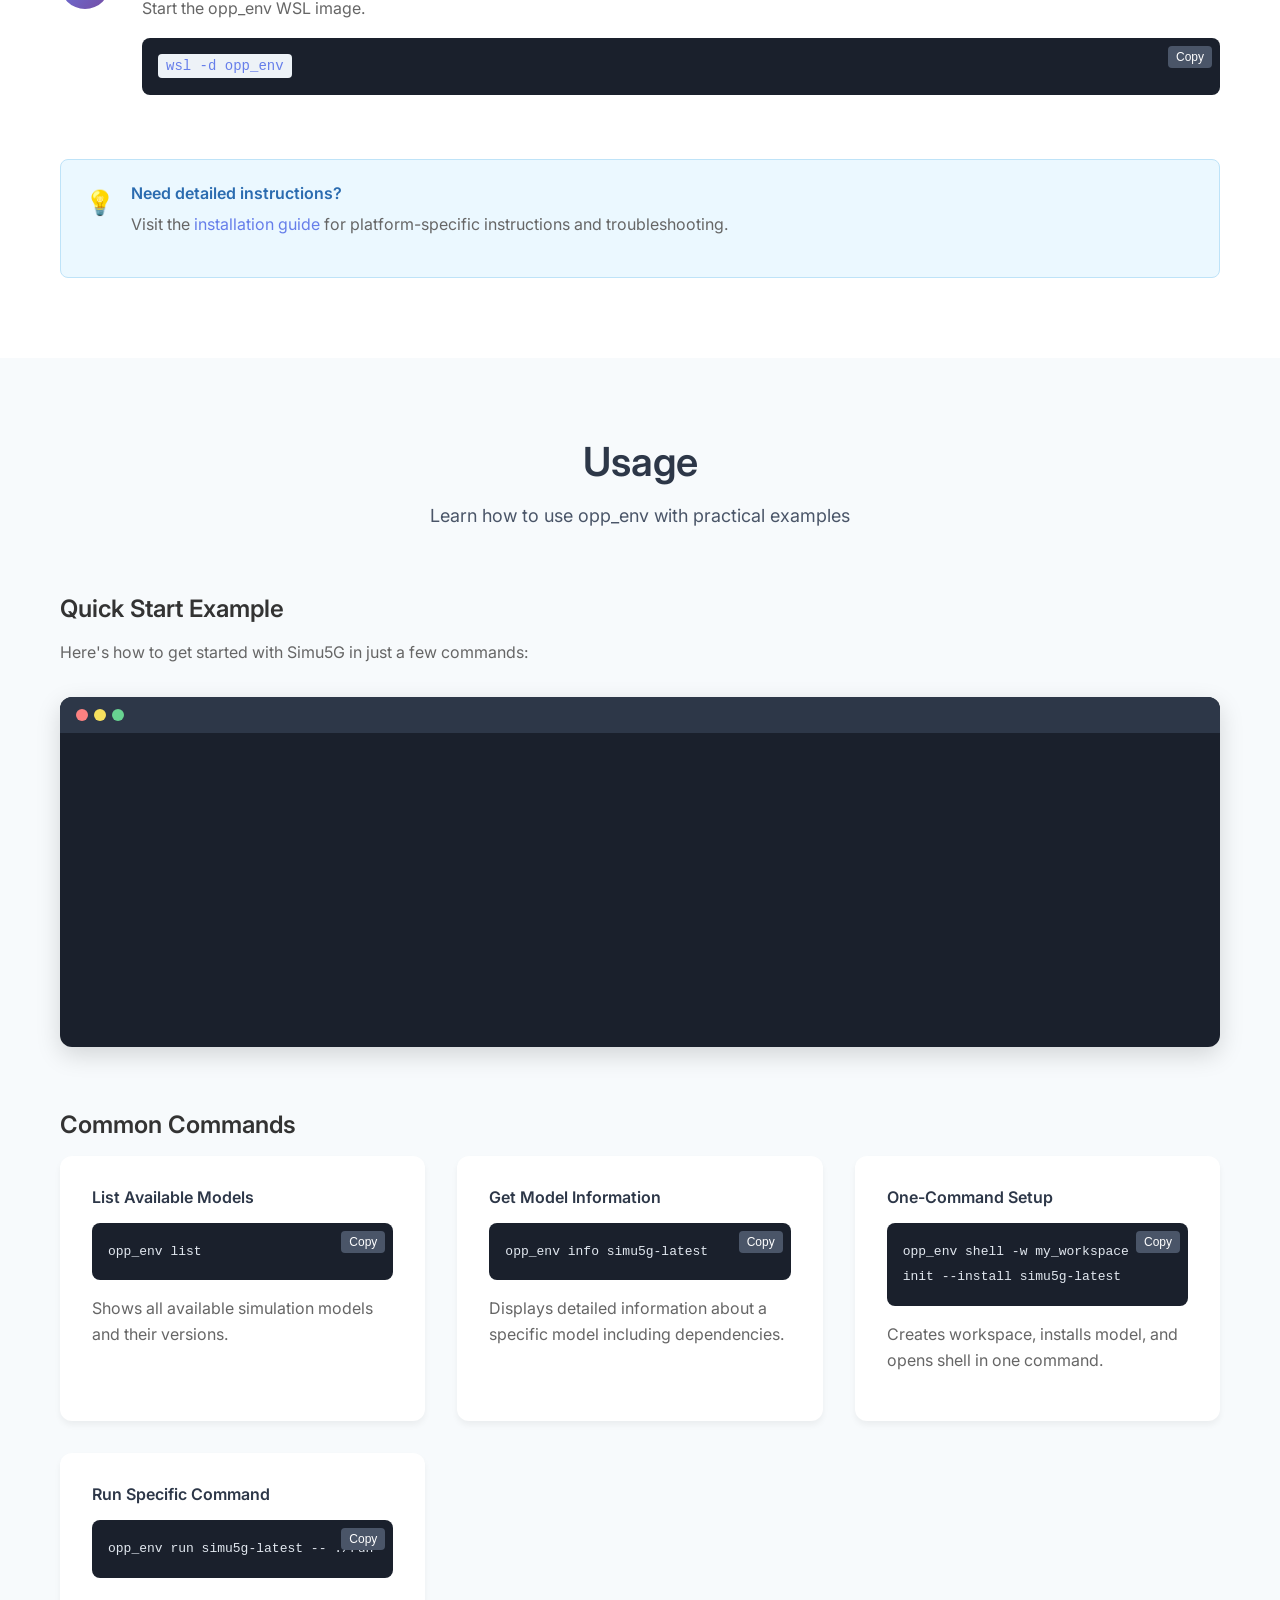
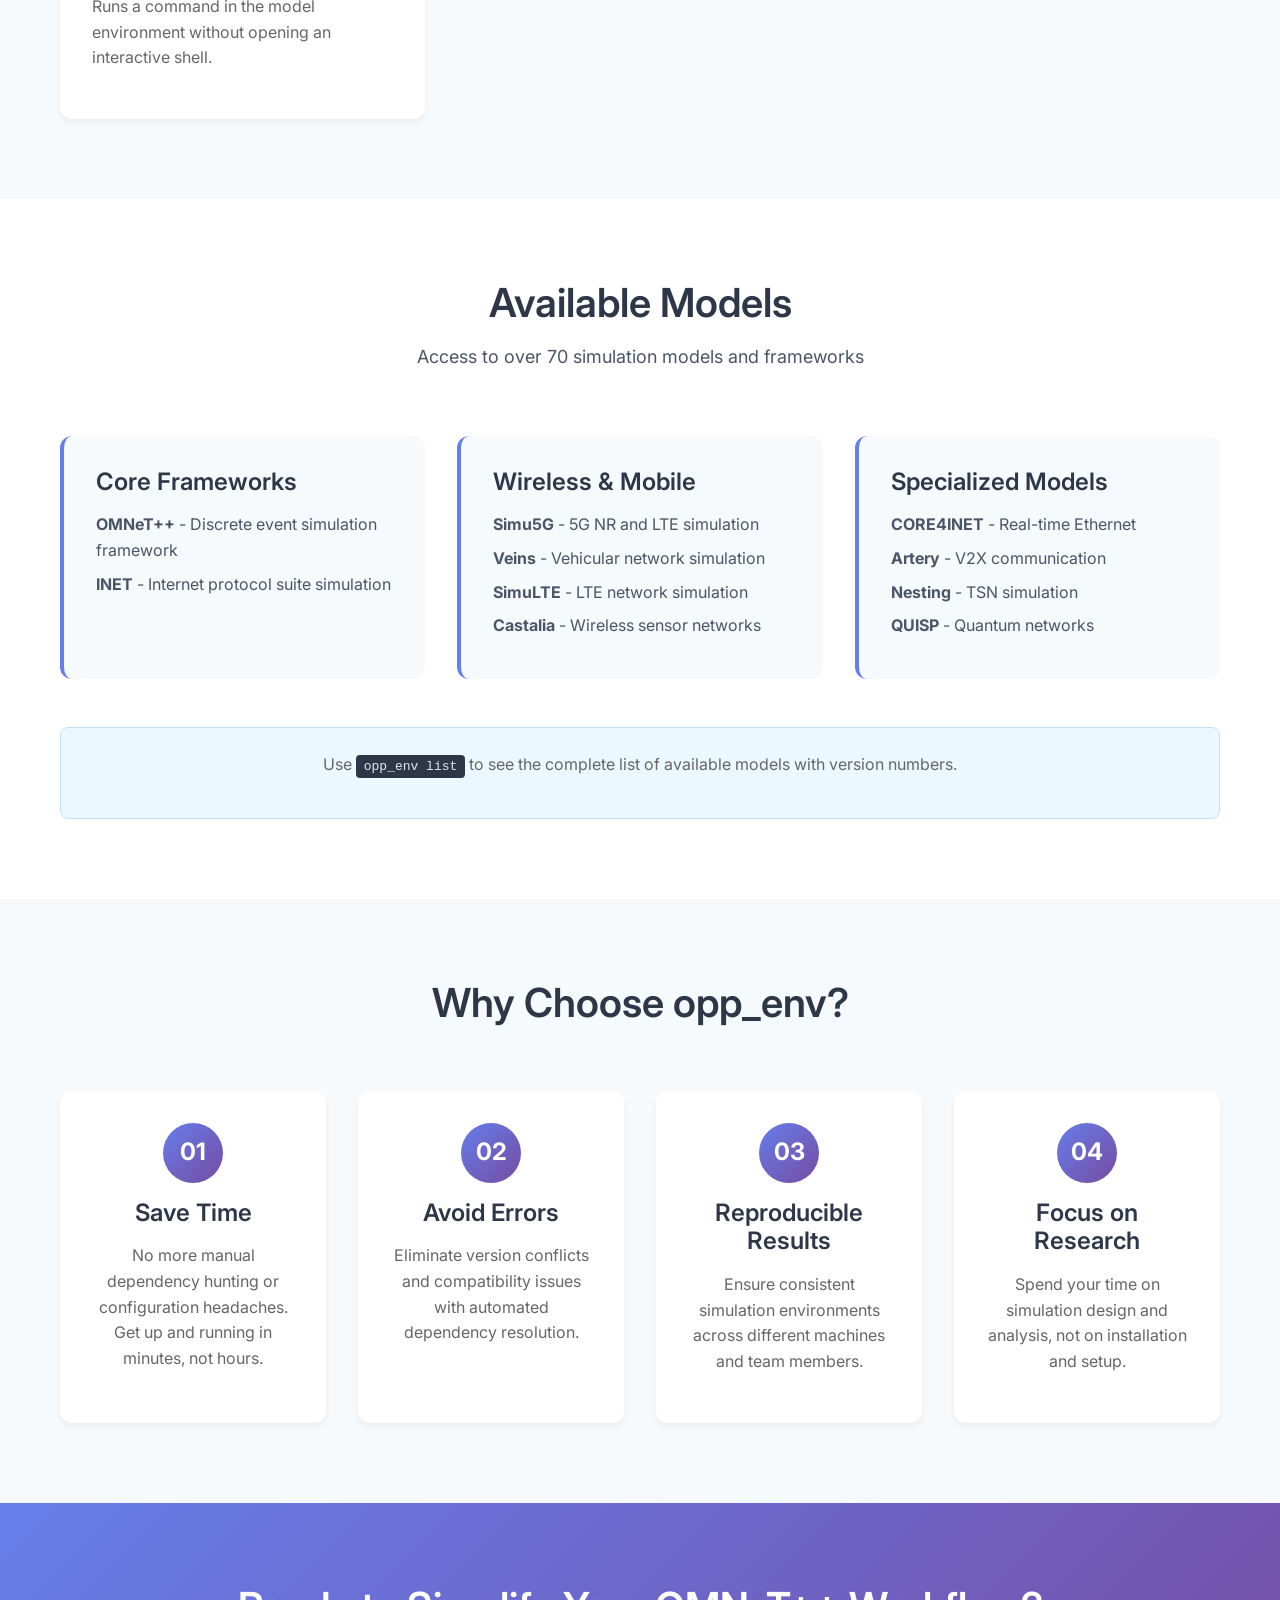
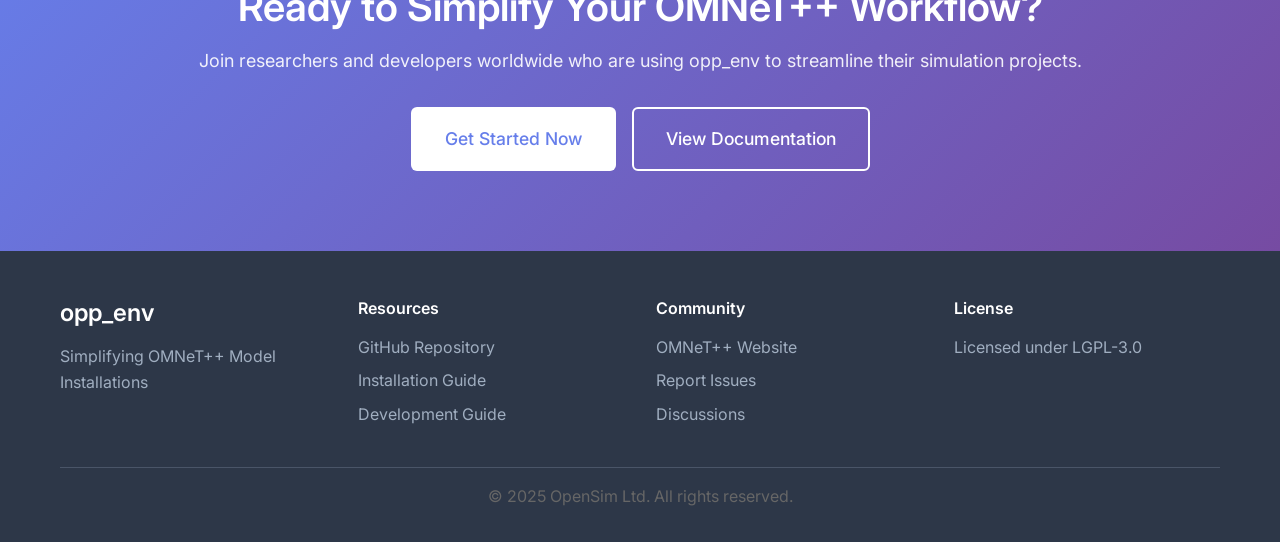
==== commit 2b9d3328: "- added hero logo - fixed discussion url - added windows install section" ====
--- a/index.html
+++ b/index.html
@@ -15,7 +15,7 @@
     <nav class="navbar">
         <div class="nav-container">
             <div class="nav-logo">
-                <h2>opp_env</h2>
+                <img height="50pt" src="images/opp_env_logo.svg" alt="opp_env">
             </div>
             <ul class="nav-menu">
                 <li class="nav-item">
@@ -220,7 +220,7 @@
     <section id="installation" class="installation-section">
         <div class="container">
             <div class="section-header">
-                <h2>Installation</h2>
+                <h2>Installation on Linux and macOS</h2>
                 <p>Get started with opp_env in just a few simple steps</p>
             </div>
             <div class="installation-content">
@@ -264,6 +264,48 @@
                     <div class="note-content">
                         <h4>Need detailed instructions?</h4>
                         <p>Visit the <a href="https://github.com/omnetpp/opp_env/blob/main/INSTALL.md" target="_blank">installation guide</a> for platform-specific instructions and troubleshooting.</p>
+                    </div>
+                </div>
+            </div>
+        </div>
+    </section>
+
+    <section id="installation_win" class="installation-section">
+        <div class="container">
+            <div class="section-header">
+                <h2>Installation on Windows</h2>
+                <p>Get started with opp_env on with a single command</p>
+            </div>
+            <div class="installation-content">
+                <div class="installation-steps">
+                    <div class="step">
+                        <div class="step-number">1</div>
+                        <div class="step-content">
+                            <h3>Install opp_env using a Windows Subsystem for Linux (WSL) image</h3>
+                            <p>opp_env can be used by <a href="https://github.com/omnetpp/opp_env/releases/download/wsl/opp_env.wsl" target="_blank">downloading</a> and installing a WSL image.</p>
+                            <div class="code-block">
+                                <code>curl.exe -L https://github.com/omnetpp/opp_env/releases/download/wsl/opp_env.wsl | wsl --import opp_env -</code>
+                                <button class="copy-btn" onclick="copyToClipboard(this)">Copy</button>
+                            </div>
+                        </div>
+                    </div>
+                    <div class="step">
+                        <div class="step-number">2</div>
+                        <div class="step-content">
+                            <h3>Start the WSL image</h3>
+                            <p>Start the opp_env WSL image.</p>
+                            <div class="code-block">
+                                <code>wsl -d opp_env</code>
+                                <button class="copy-btn" onclick="copyToClipboard(this)">Copy</button>
+                            </div>
+                        </div>
+                    </div>
+                </div>
+                <div class="installation-note">
+                    <div class="note-icon">💡</div>
+                    <div class="note-content">
+                        <h4>Need detailed instructions?</h4>
+                        <p>Visit the <a href="https://github.com/omnetpp/opp_env/blob/main/INSTALL.md#windows-1011-using-wsl2" target="_blank">installation guide</a> for platform-specific instructions and troubleshooting.</p>
                     </div>
                 </div>
             </div>
@@ -476,7 +518,7 @@
                     <ul>
                         <li><a href="https://omnetpp.org" target="_blank">OMNeT++ Website</a></li>
                         <li><a href="https://github.com/omnetpp/opp_env/issues" target="_blank">Report Issues</a></li>
-                        <li><a href="https://github.com/omnetpp/opp_env/discussions" target="_blank">Discussions</a></li>
+                        <li><a href="https://github.com/omnetpp/omnetpp/discussions/1317" target="_blank">Discussions</a></li>
                     </ul>
                 </div>
                 <div class="footer-section">
@@ -485,7 +527,7 @@
                 </div>
             </div>
             <div class="footer-bottom">
-                <p>&copy; 2025 OMNeT++ Community. All rights reserved.</p>
+                <p>&copy; 2025 OpenSim Ltd. All rights reserved.</p>
             </div>
         </div>
     </footer>
--- a/styles.css
+++ b/styles.css
@@ -551,12 +551,12 @@
     margin-bottom: 0.5rem;
 }
 
-.note-content a {
+a {
     color: #667eea;
     text-decoration: none;
 }
 
-.note-content a:hover {
+a:hover {
     text-decoration: underline;
 }
 
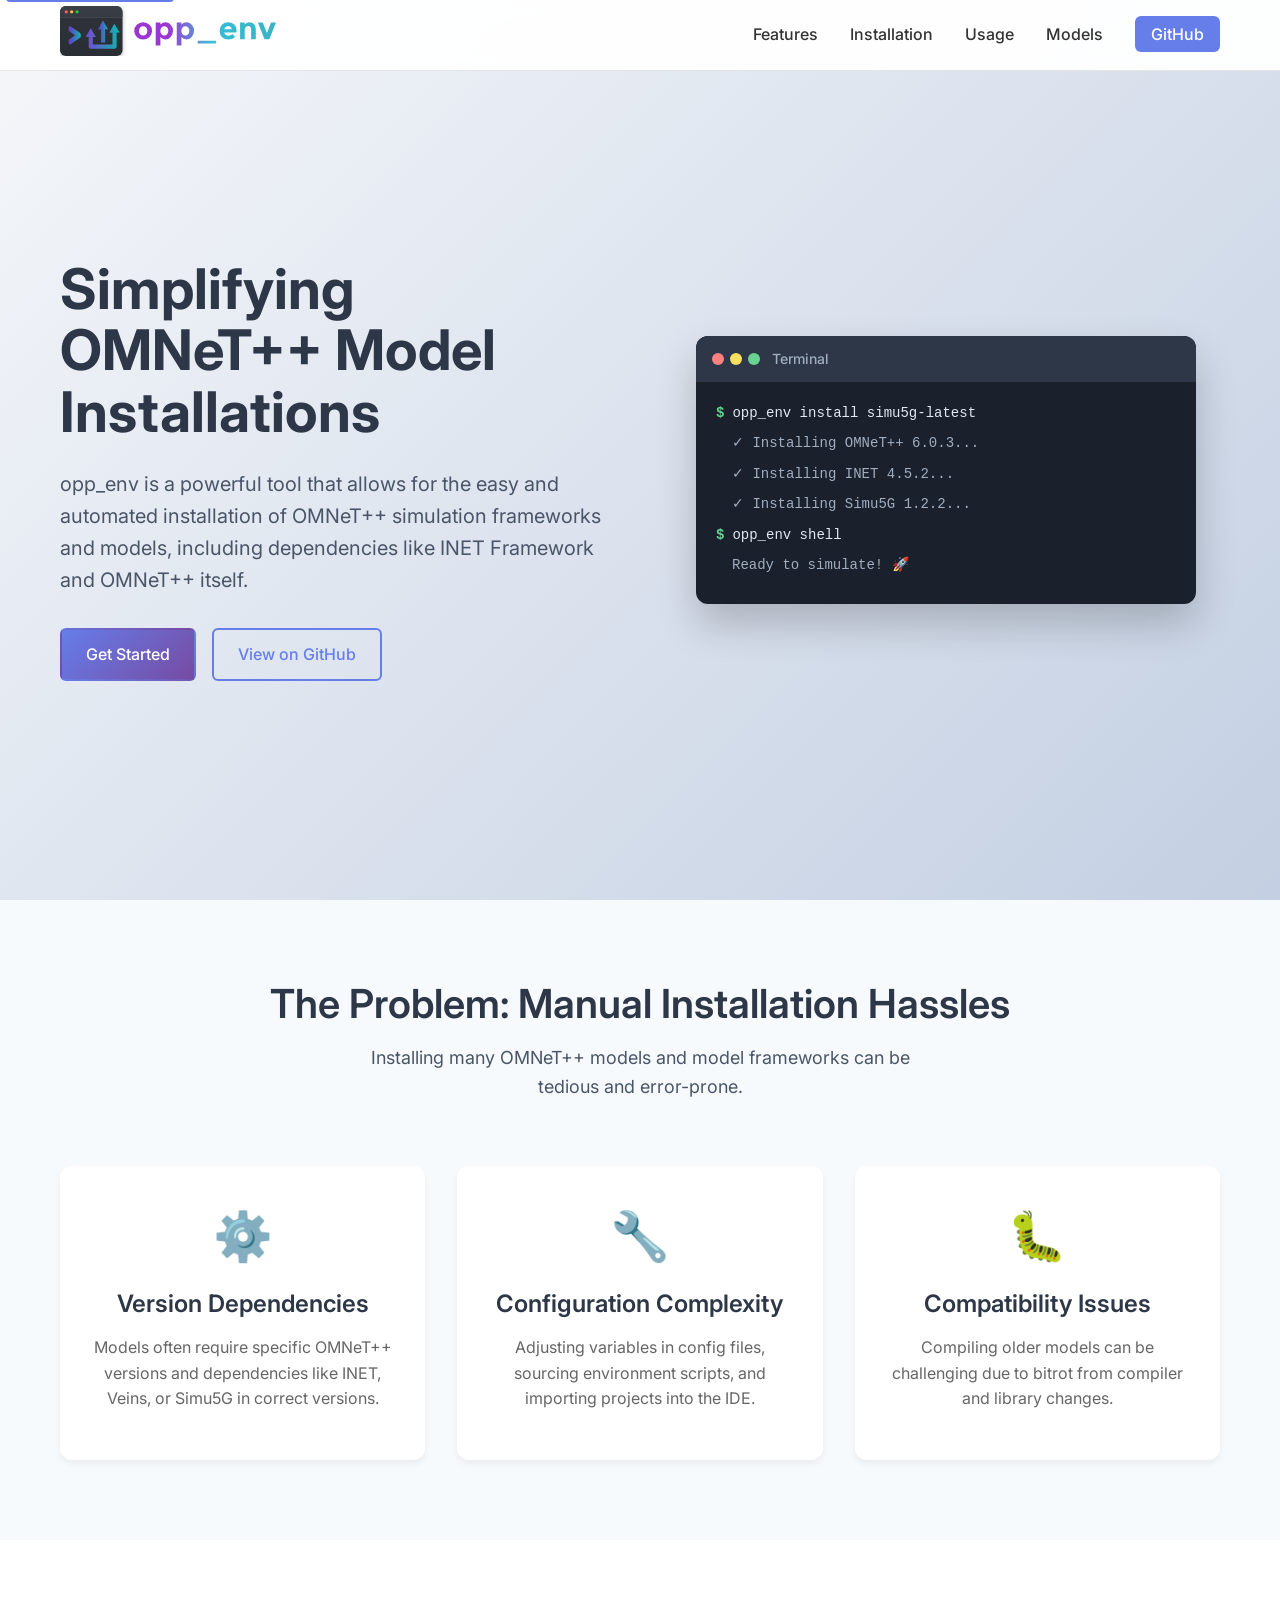
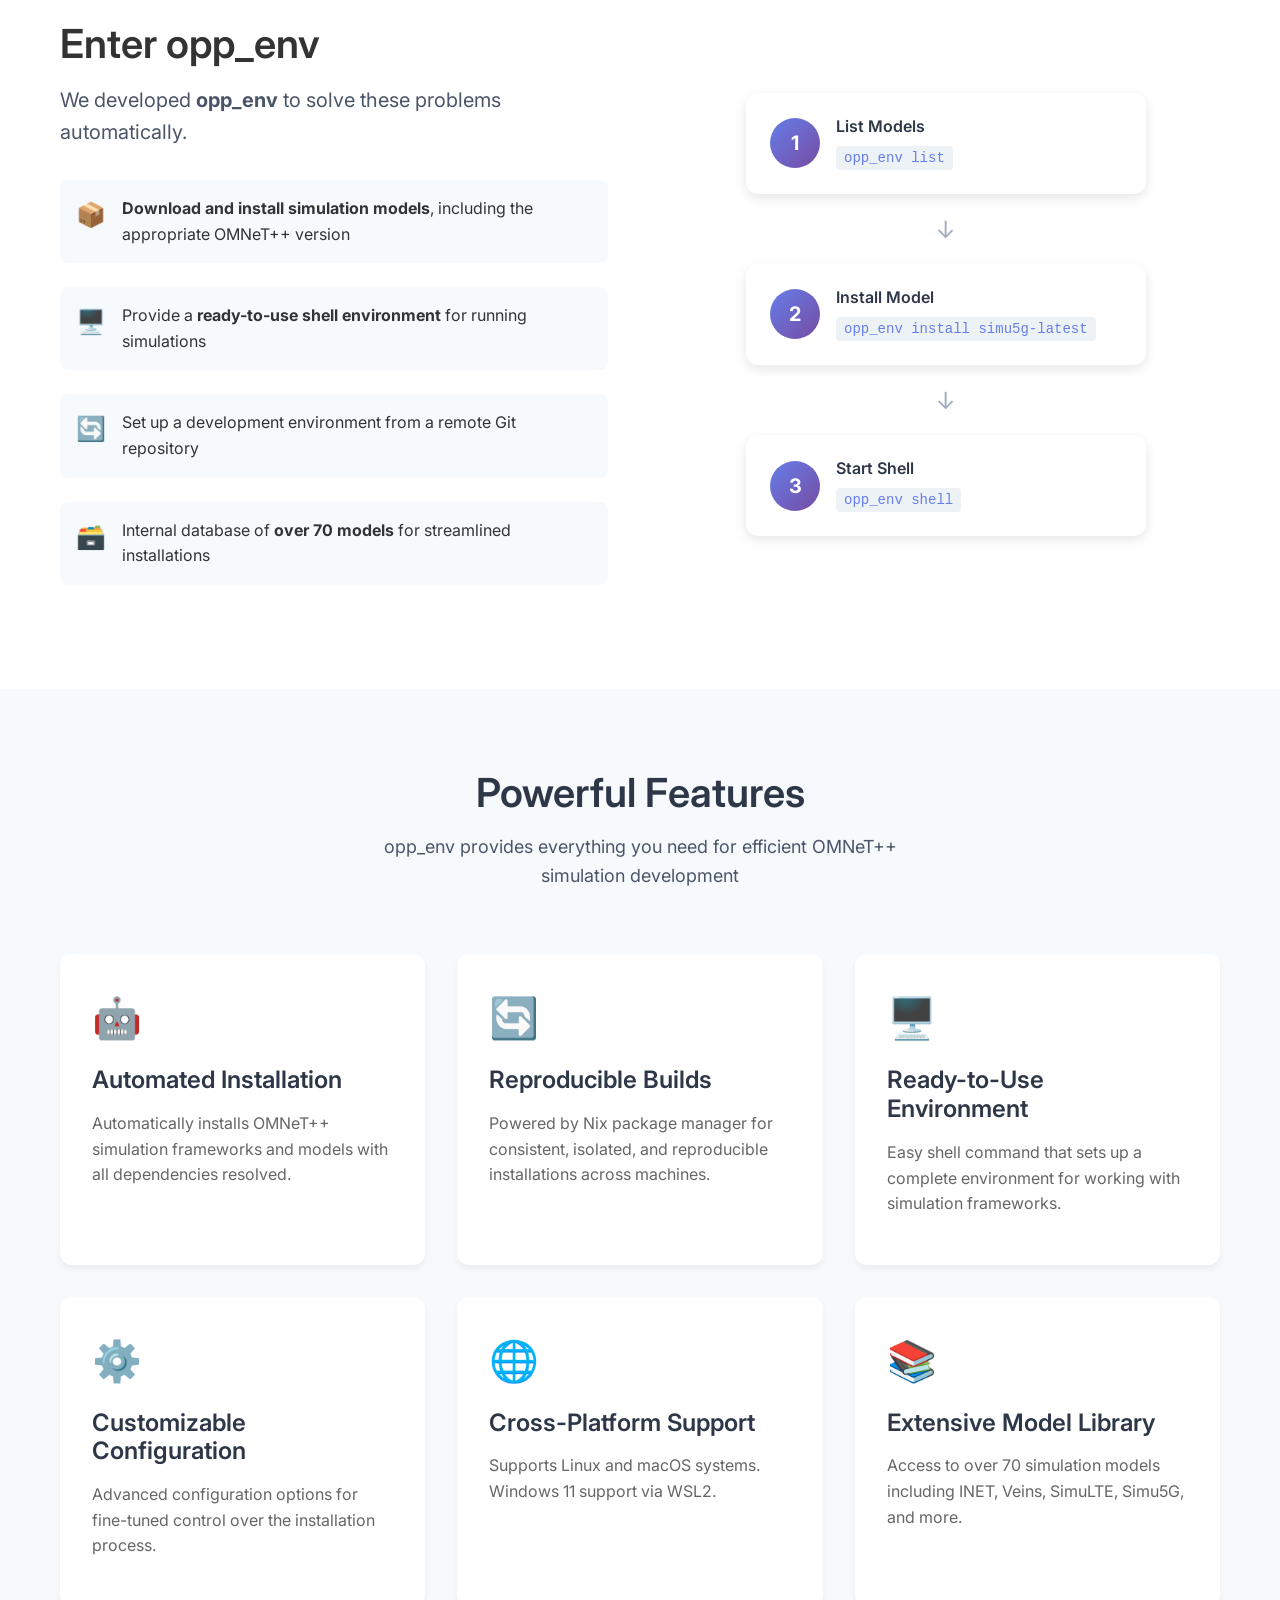
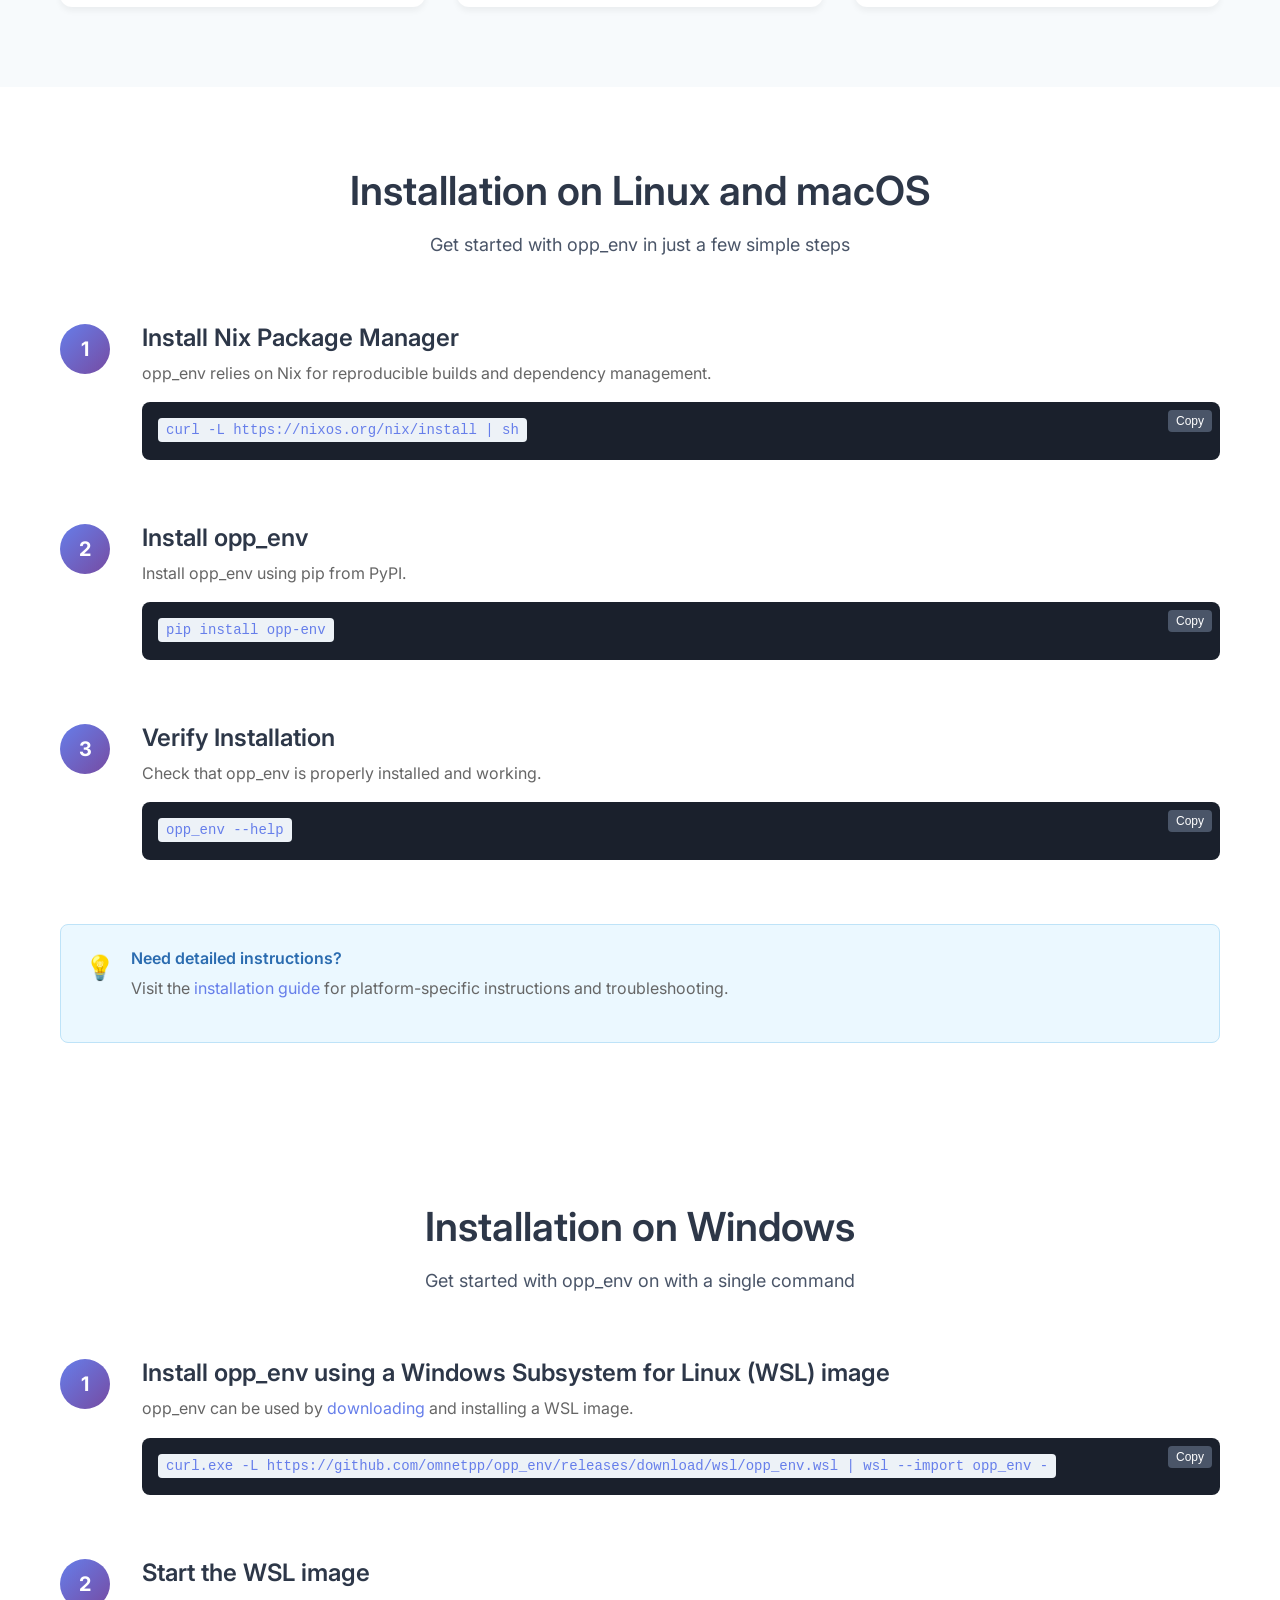
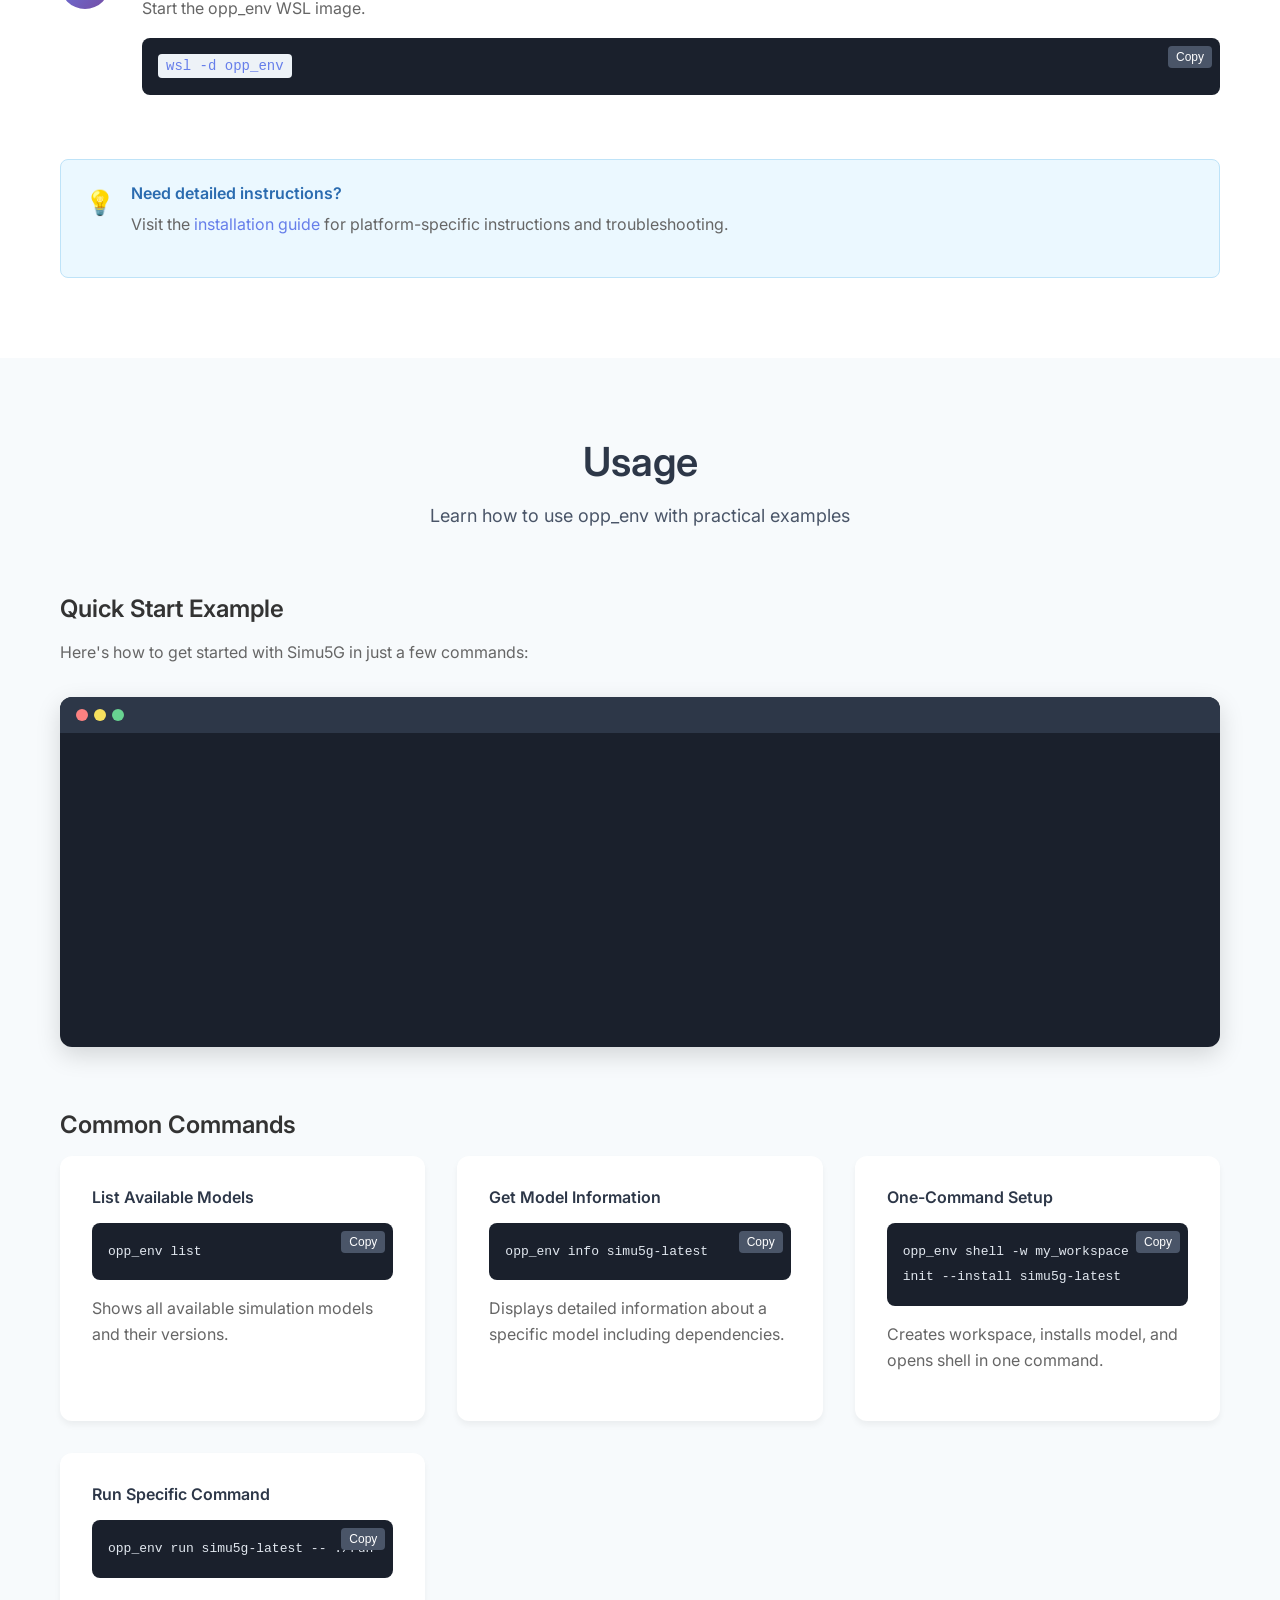
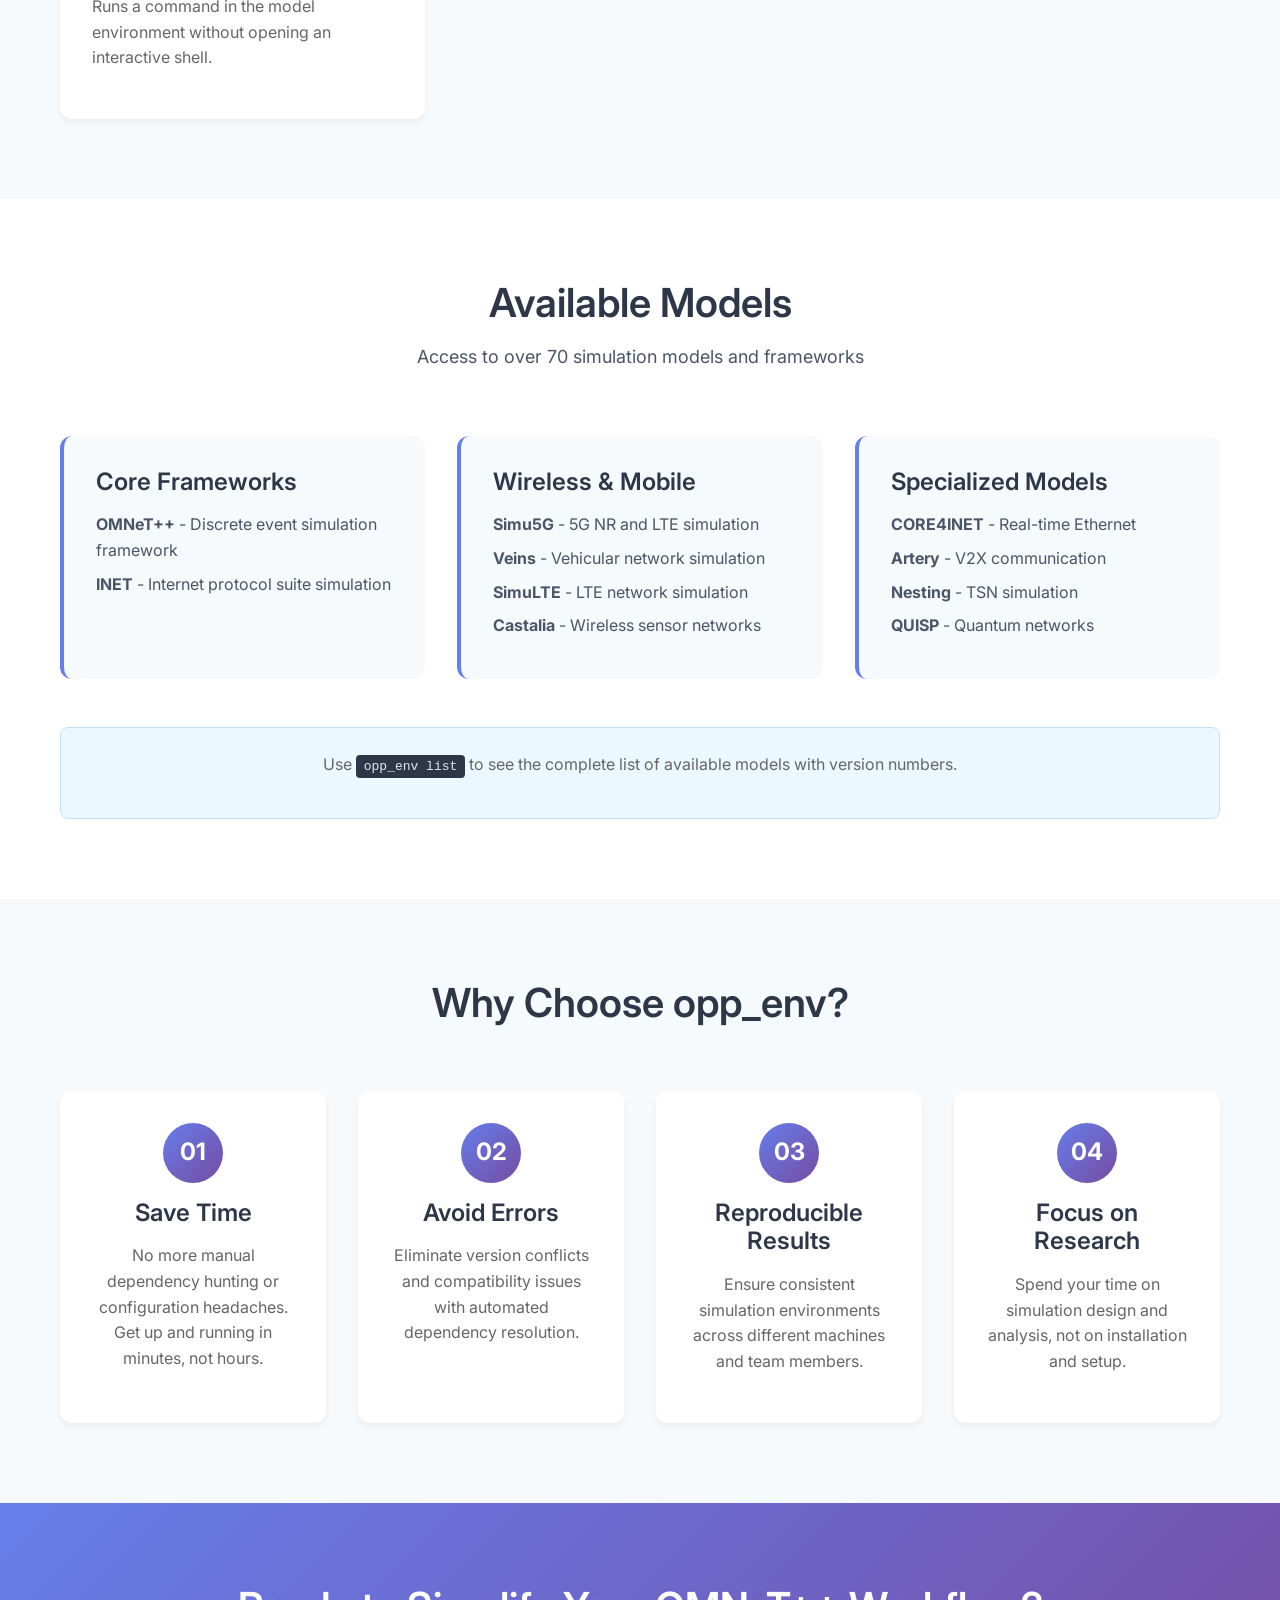
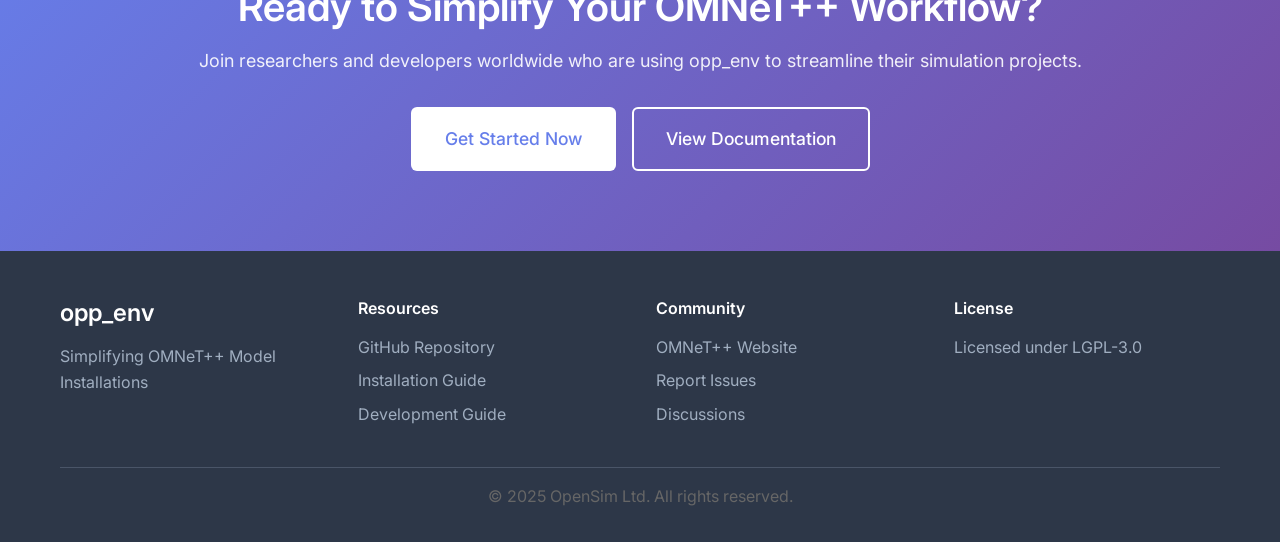
==== commit 55f90164: "fixed improper layout enter opp_env section" ====
--- a/index.html
+++ b/index.html
@@ -127,19 +127,19 @@
                     <ul class="solution-features">
                         <li>
                             <span class="feature-icon">📦</span>
-                            <strong>Download and install simulation models</strong>, including the appropriate OMNeT++ version
+                            <span><strong>Download and install simulation models</strong>, including the appropriate OMNeT++ version</span>
                         </li>
                         <li>
                             <span class="feature-icon">🖥️</span>
-                            Provide a <strong>ready-to-use shell environment</strong> for running simulations
+                            <span>Provide a <strong>ready-to-use shell environment</strong> for running simulations</span>
                         </li>
                         <li>
                             <span class="feature-icon">🔄</span>
-                            Set up a development environment from a remote Git repository
+                            <span>Set up a development environment from a remote Git repository</span>
                         </li>
                         <li>
                             <span class="feature-icon">🗃️</span>
-                            Internal database of <strong>over 70 models</strong> for streamlined installations
+                            <span>Internal database of <strong>over 70 models</strong> for streamlined installations</span>
                         </li>
                     </ul>
                 </div>
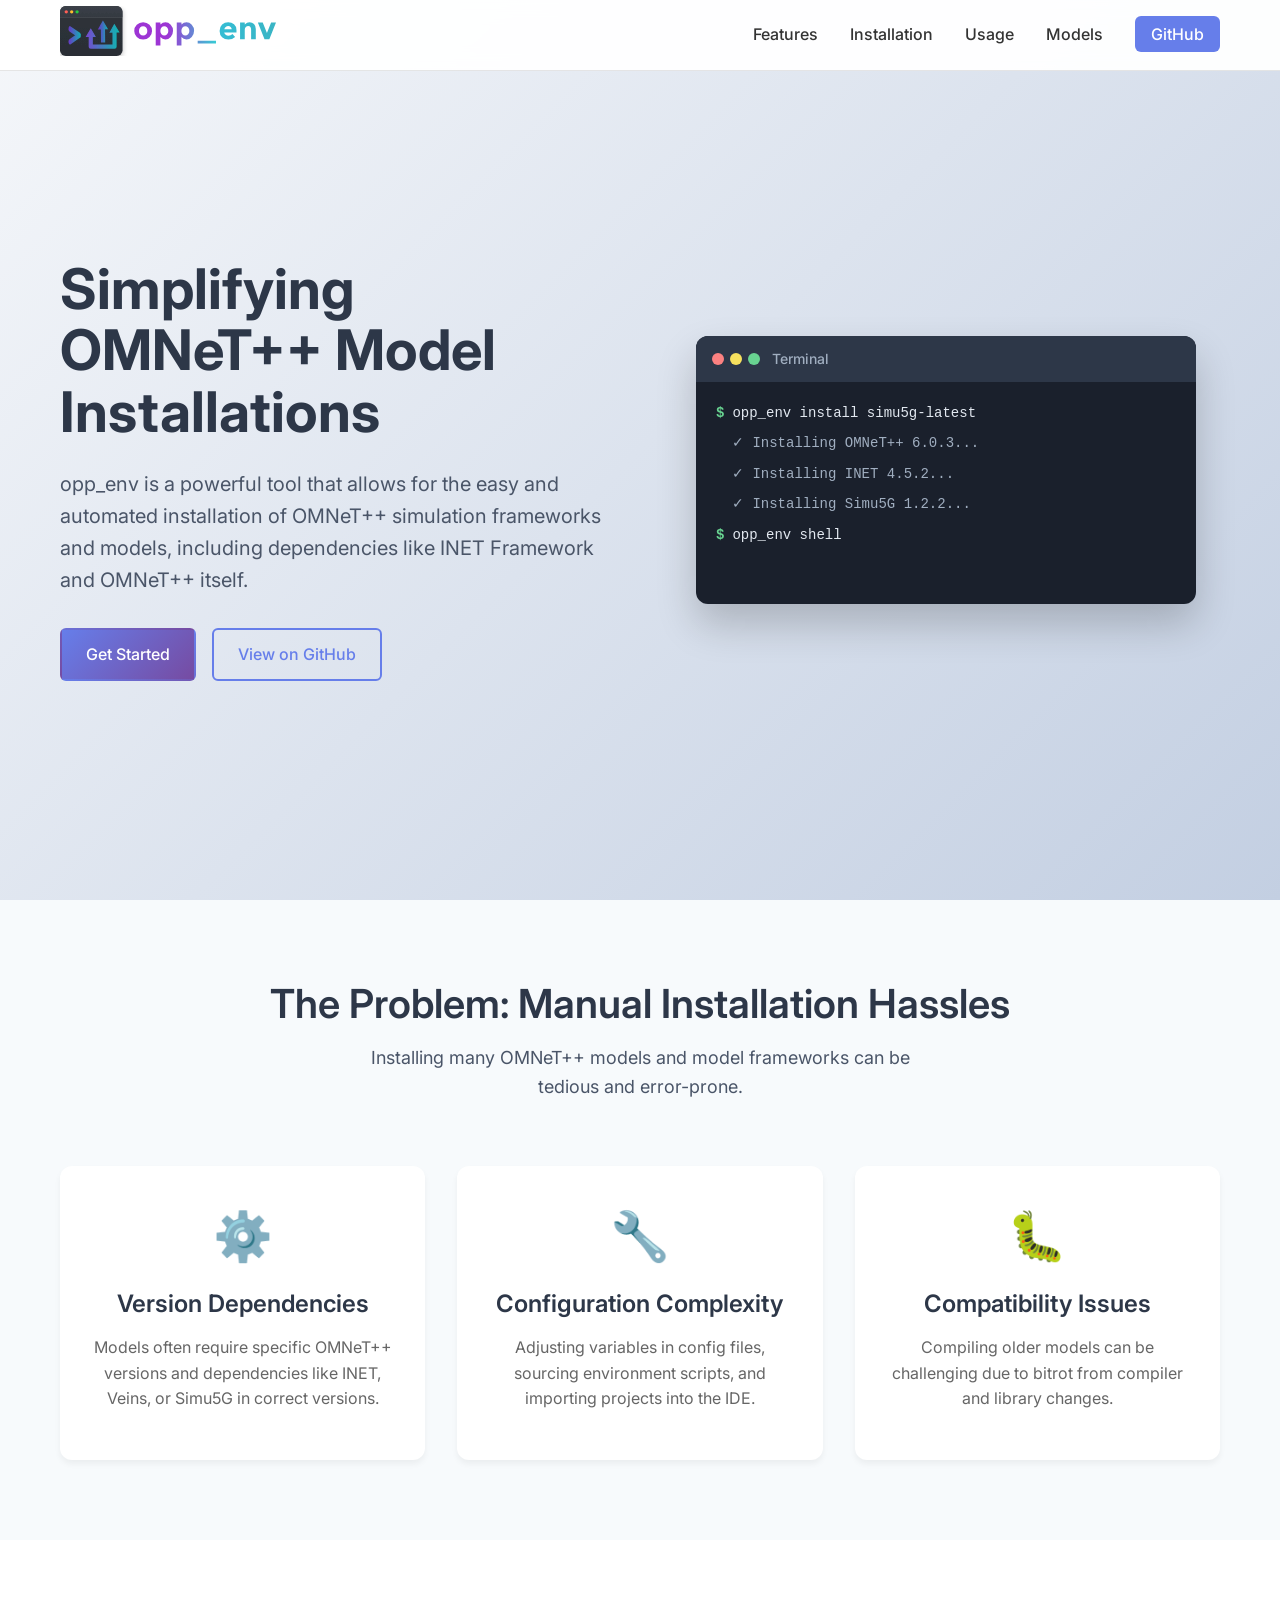
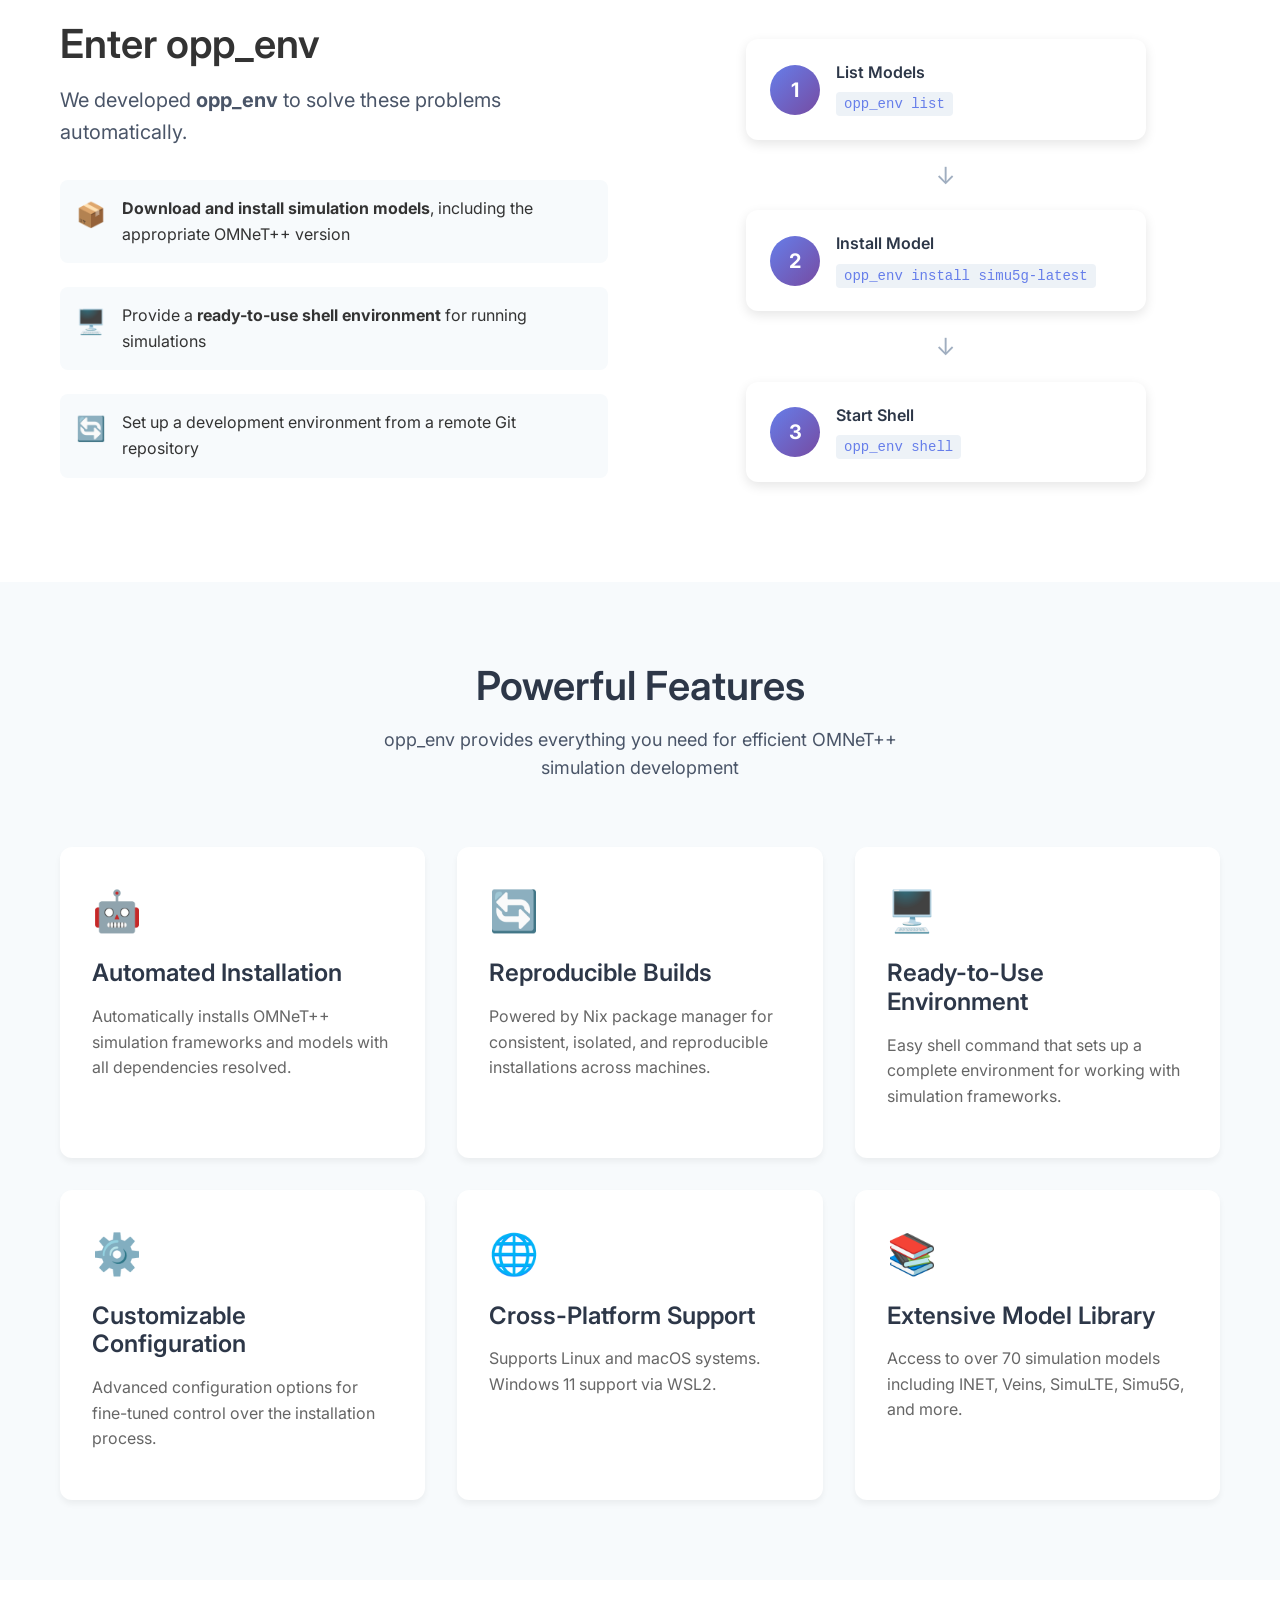
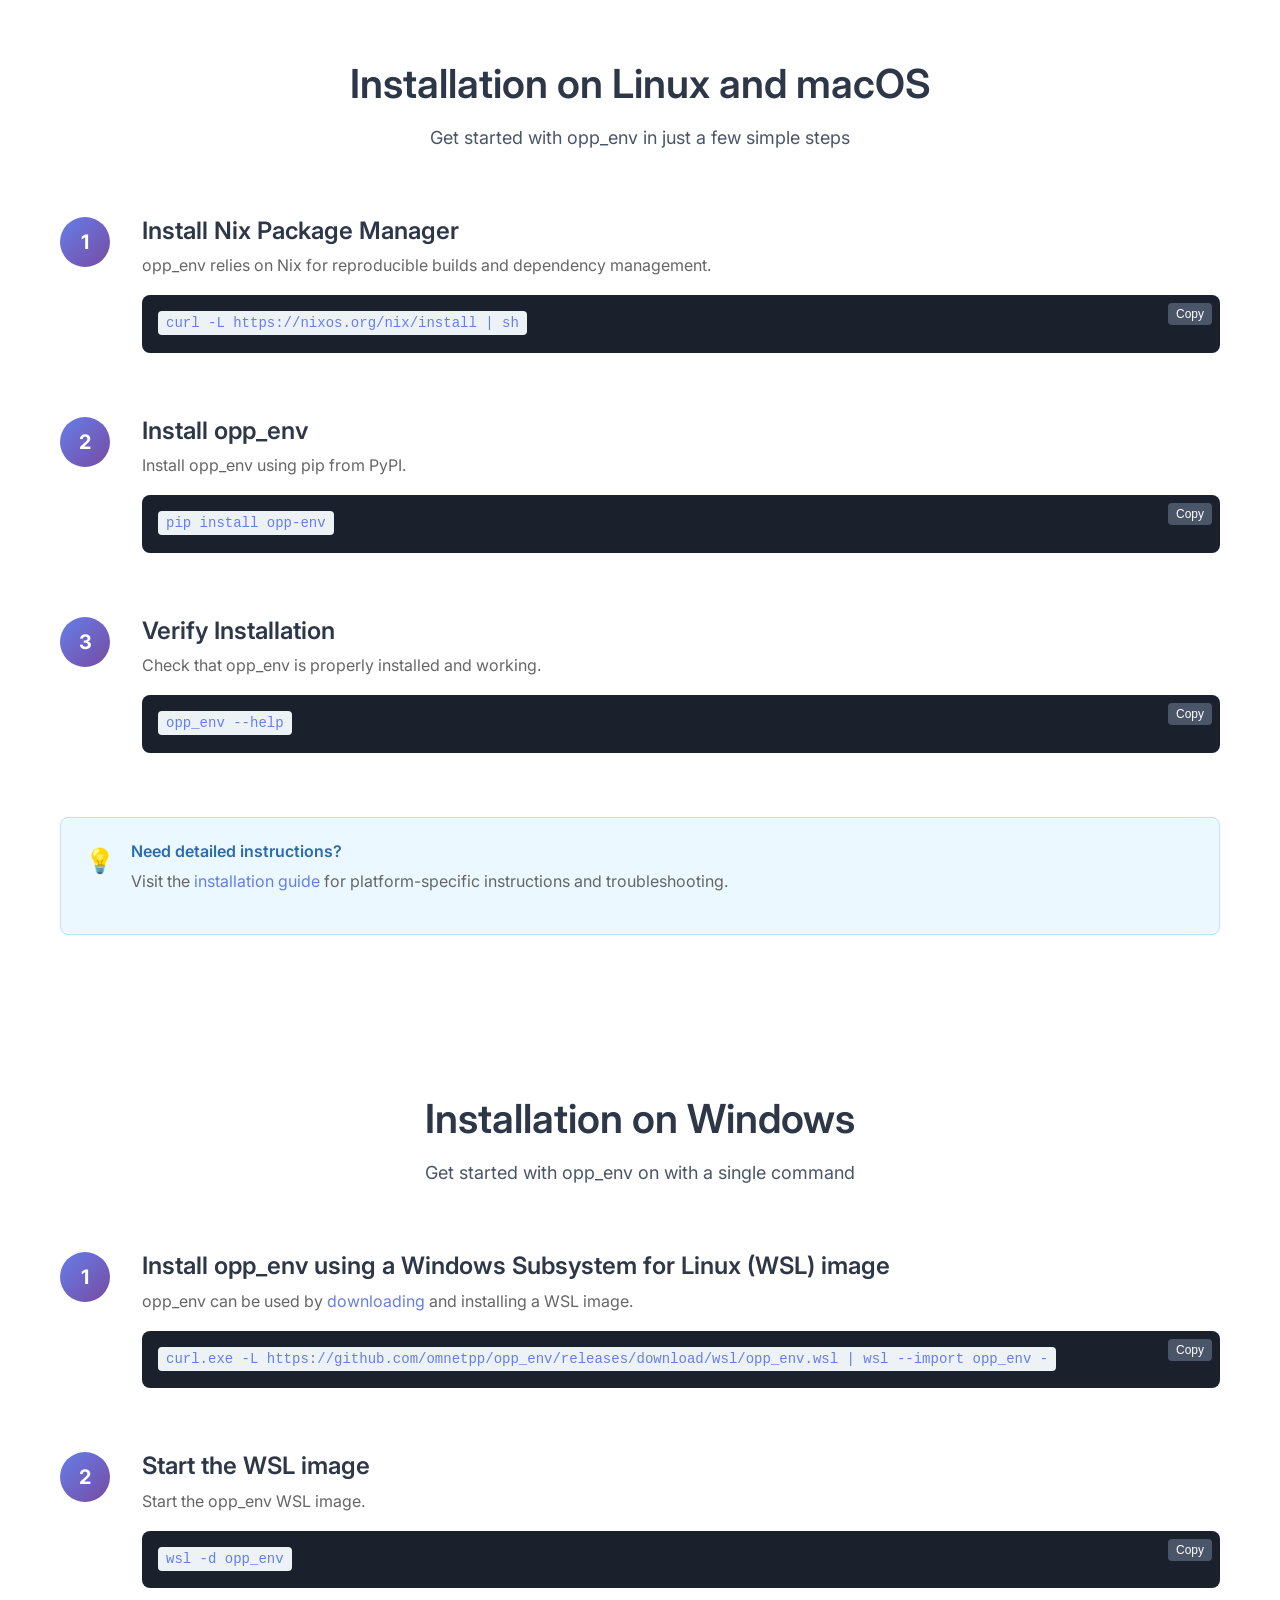
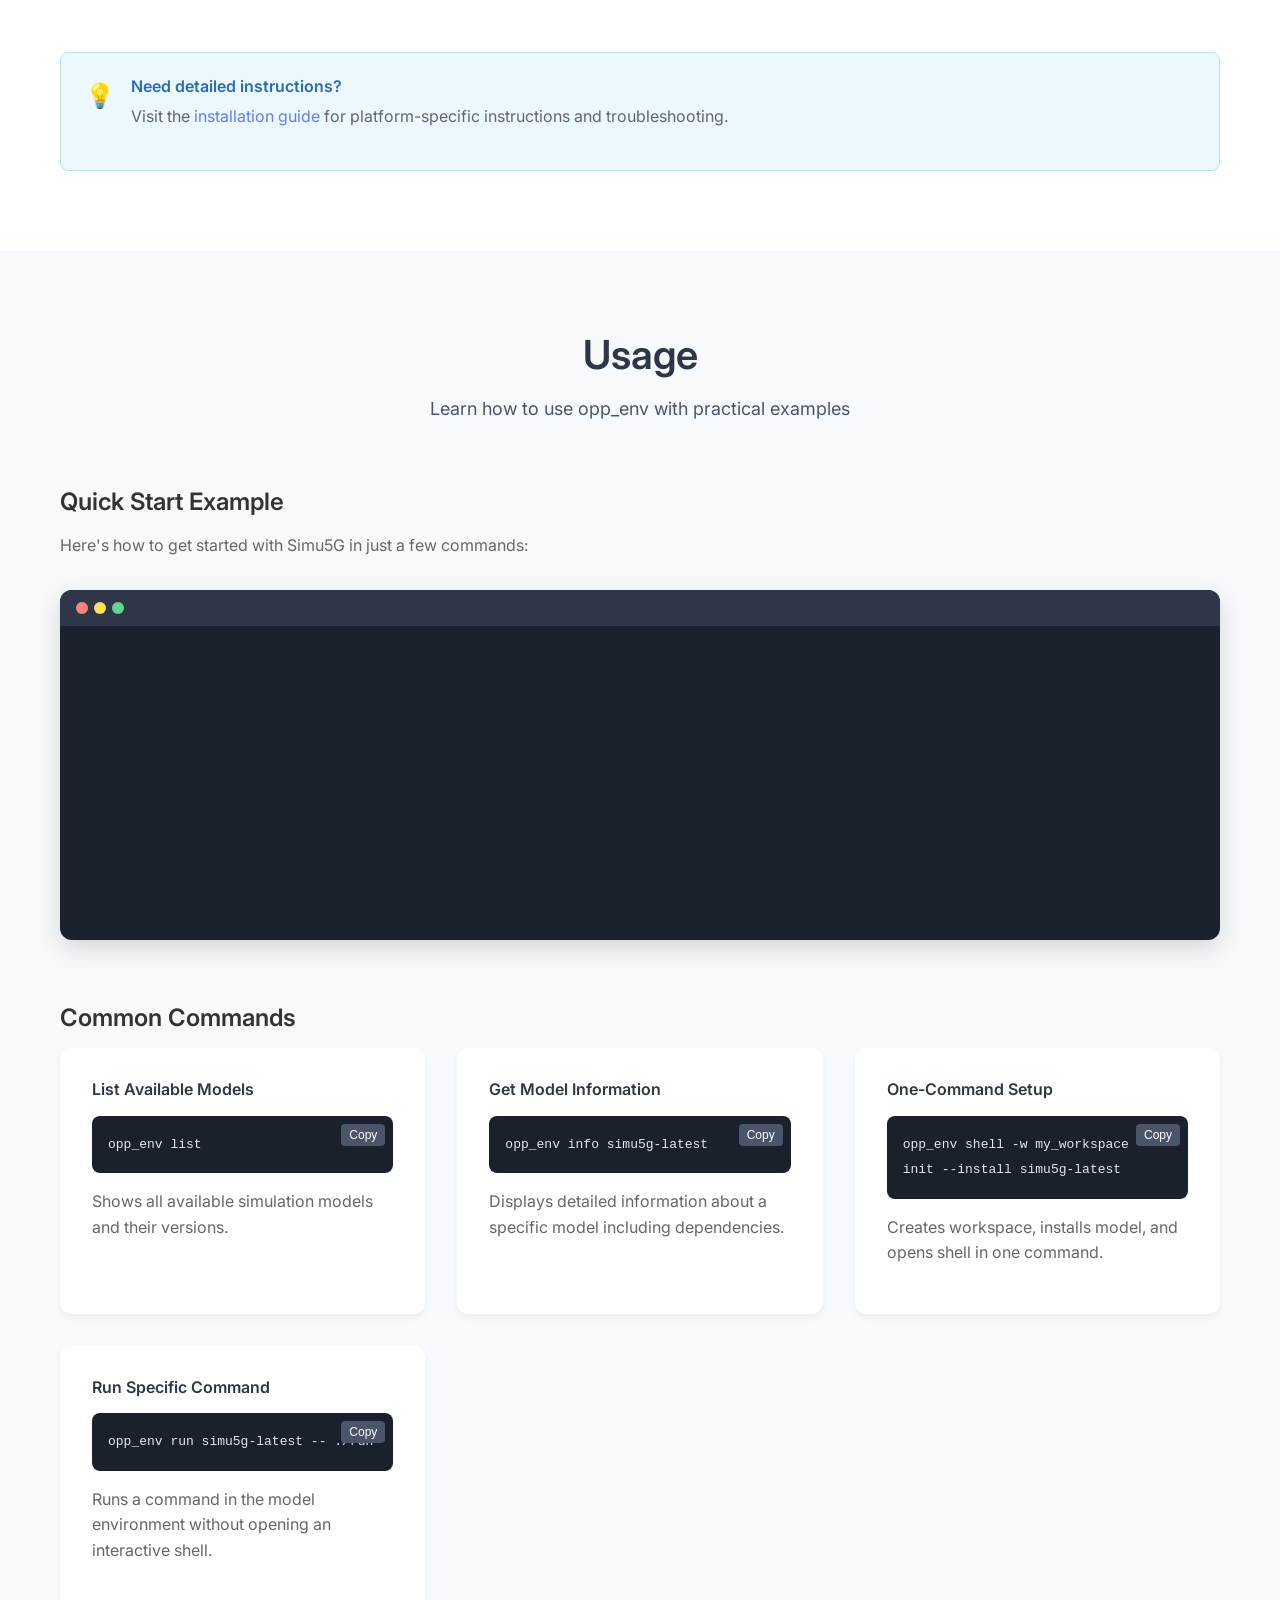
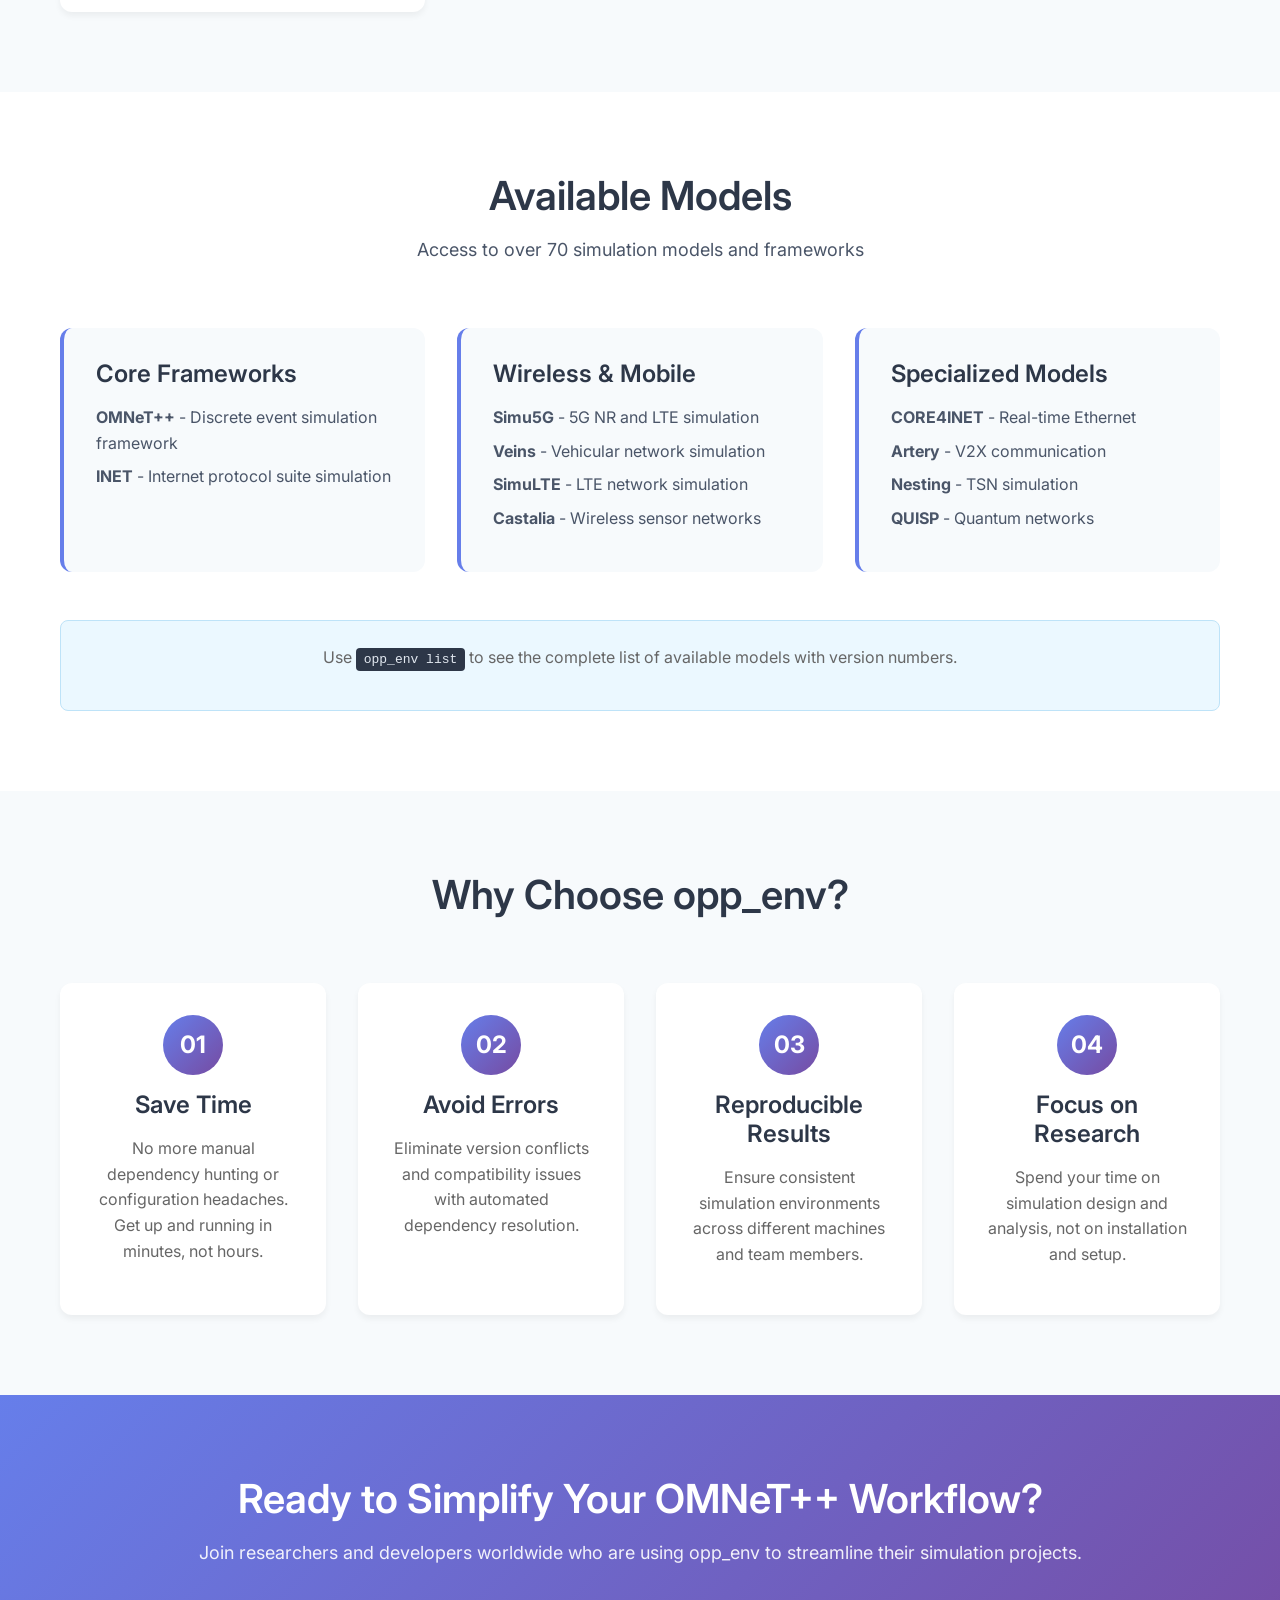
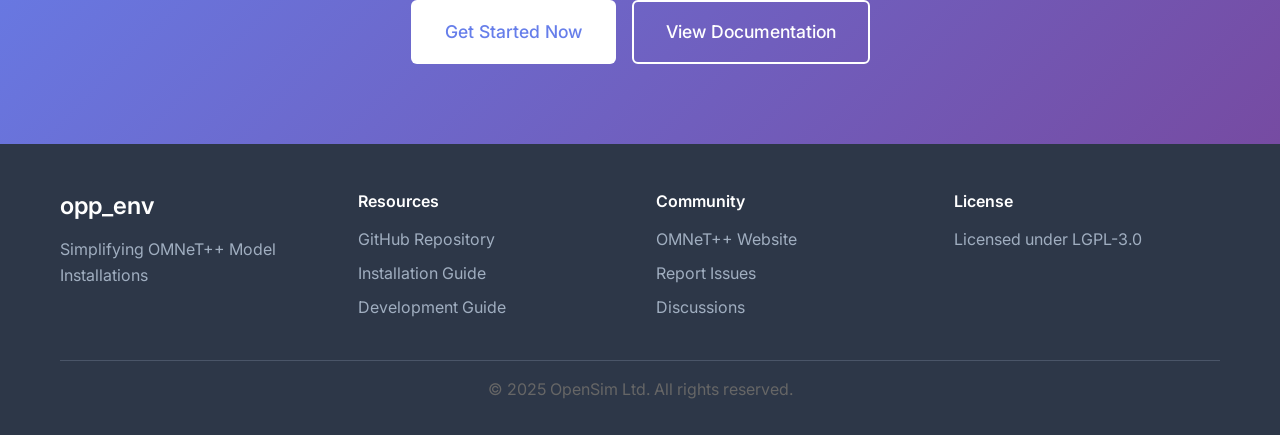
==== commit d3d34c44: "removed unrelated item from problem list." ====
--- a/index.html
+++ b/index.html
@@ -137,10 +137,6 @@
                             <span class="feature-icon">🔄</span>
                             <span>Set up a development environment from a remote Git repository</span>
                         </li>
-                        <li>
-                            <span class="feature-icon">🗃️</span>
-                            <span>Internal database of <strong>over 70 models</strong> for streamlined installations</span>
-                        </li>
                     </ul>
                 </div>
                 <div class="solution-visual">
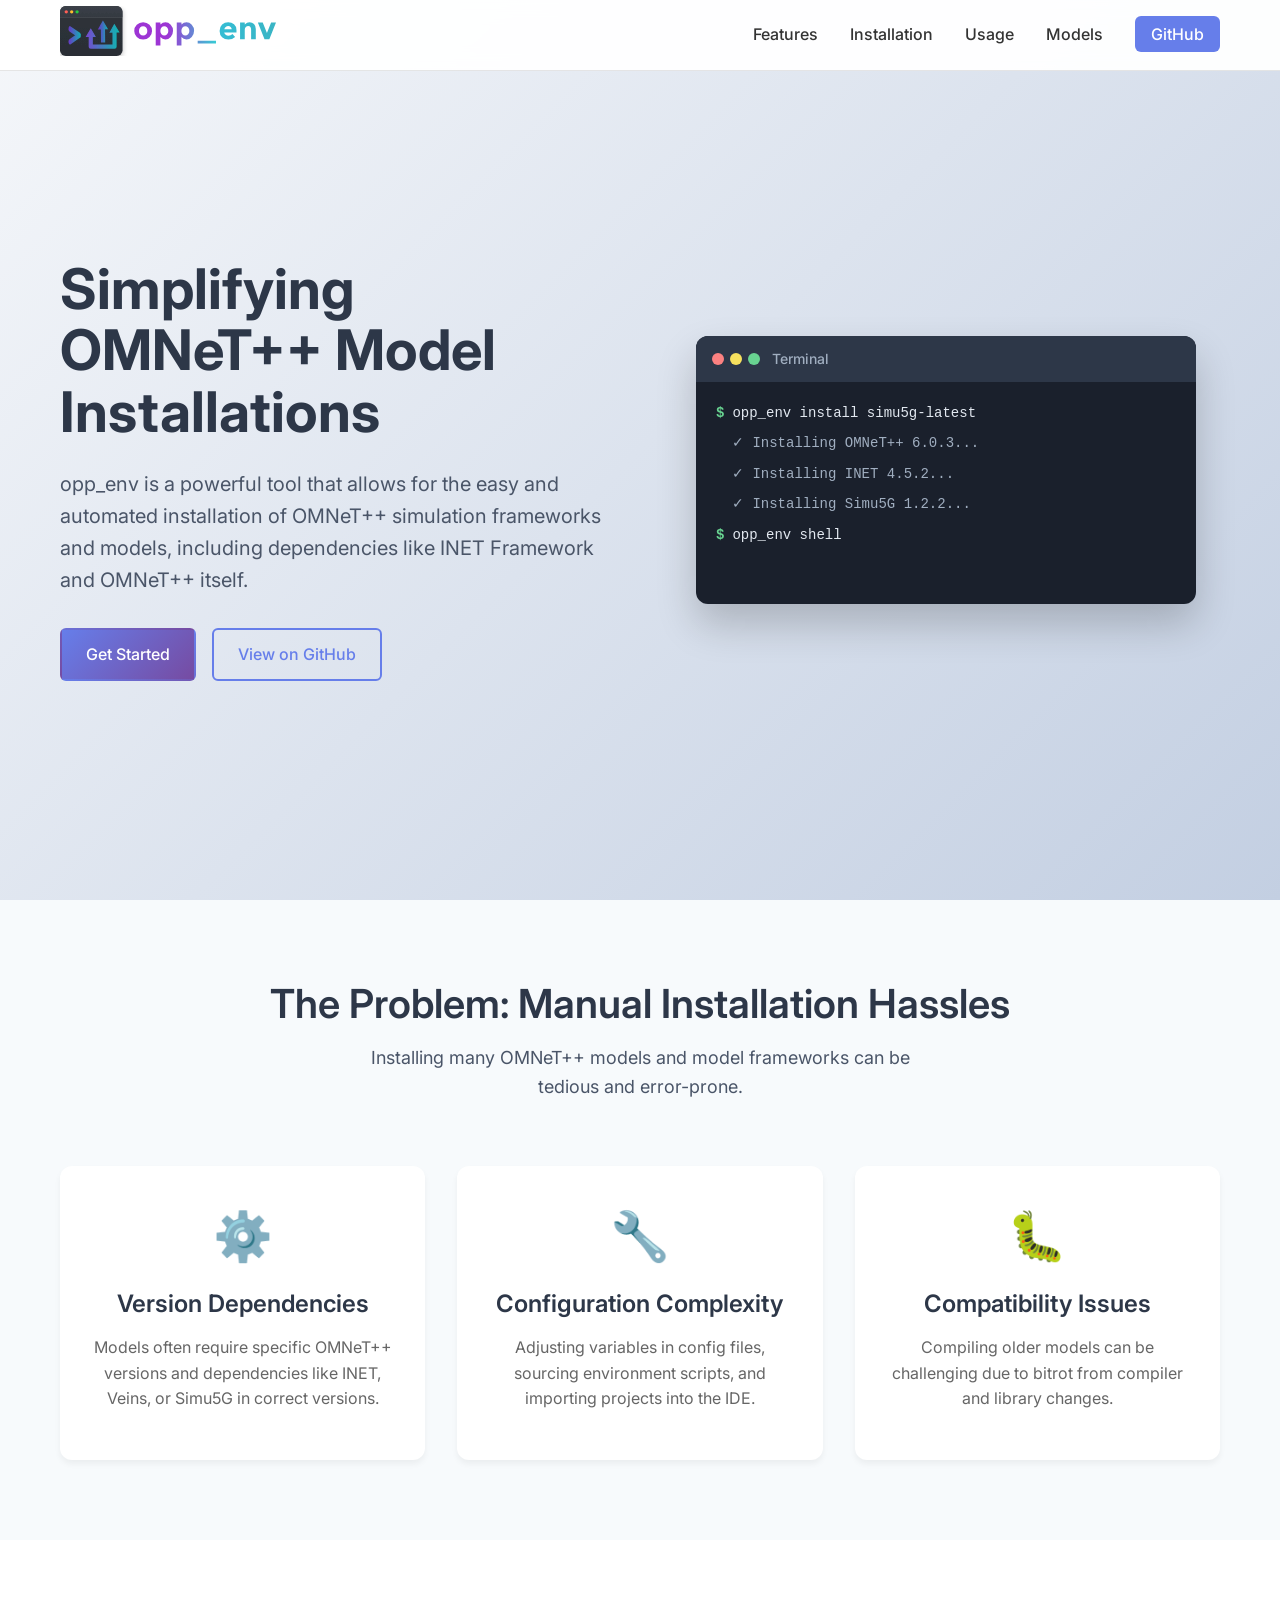
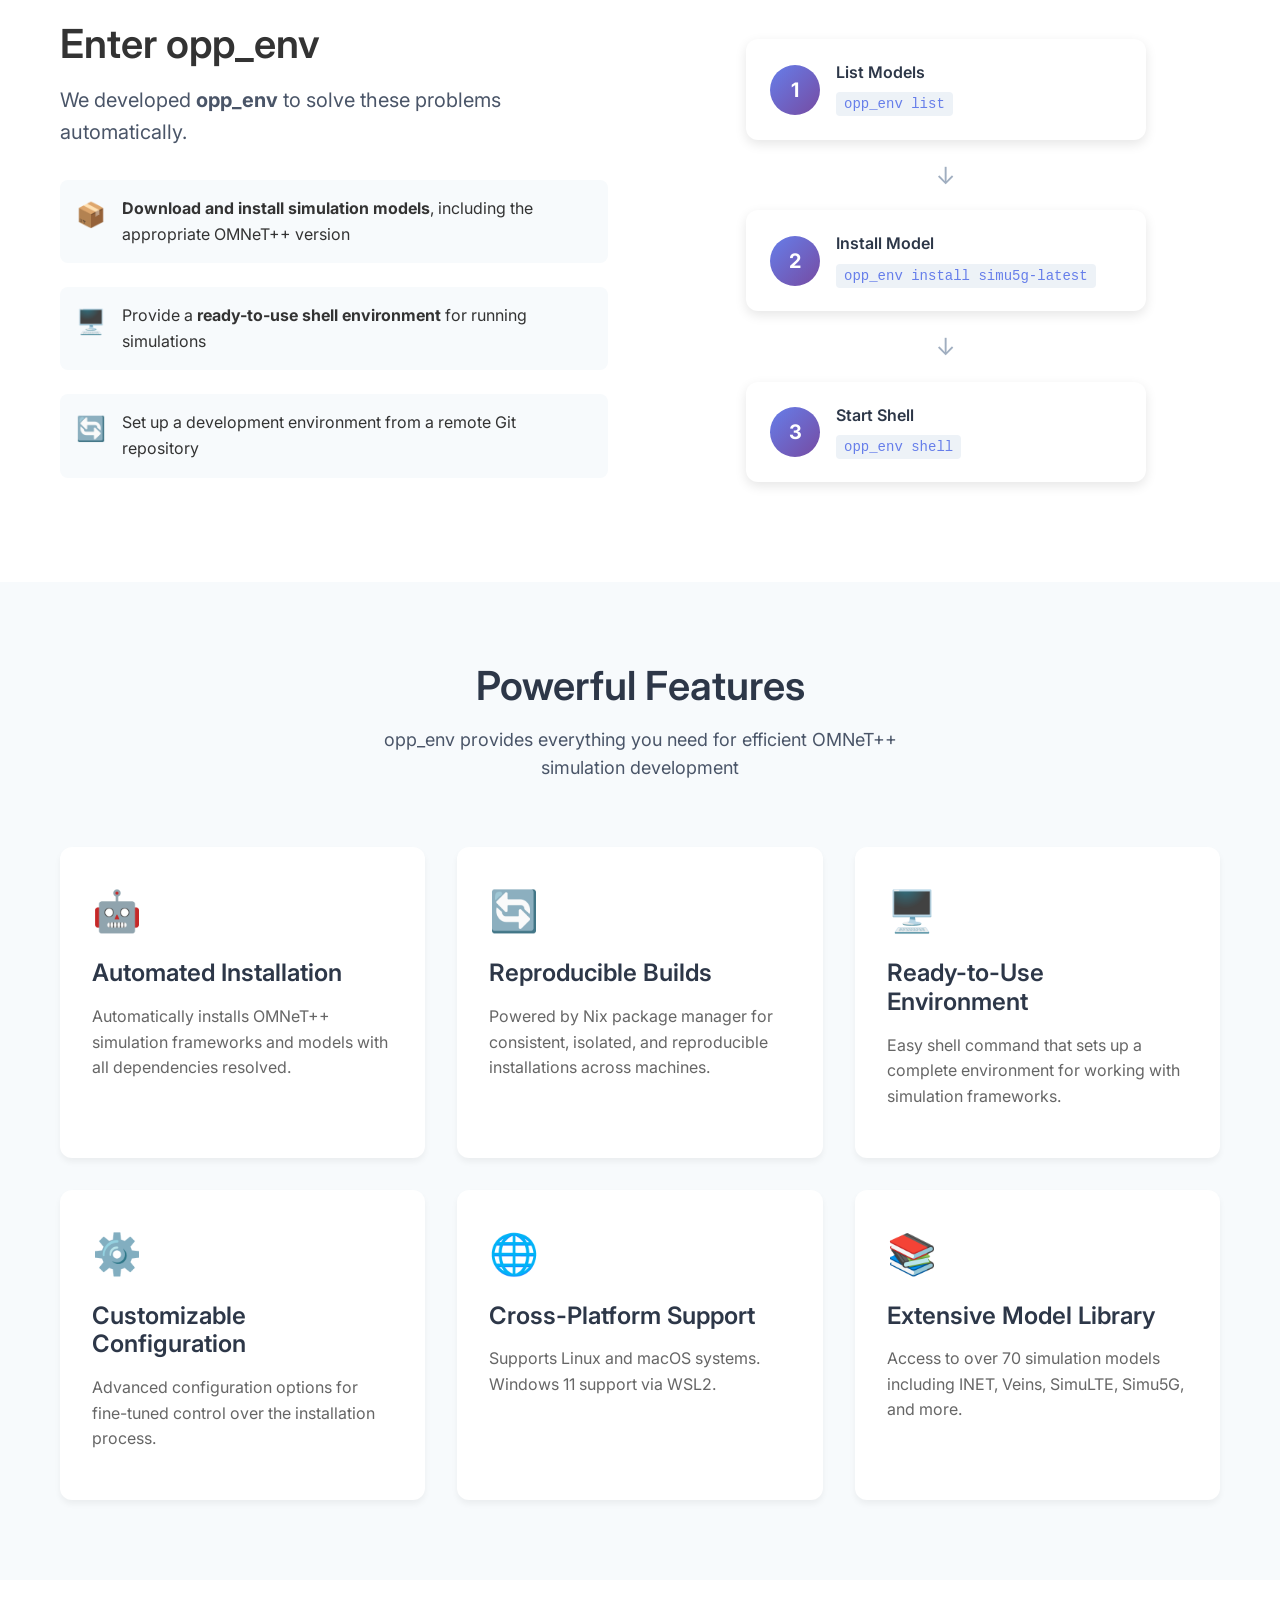
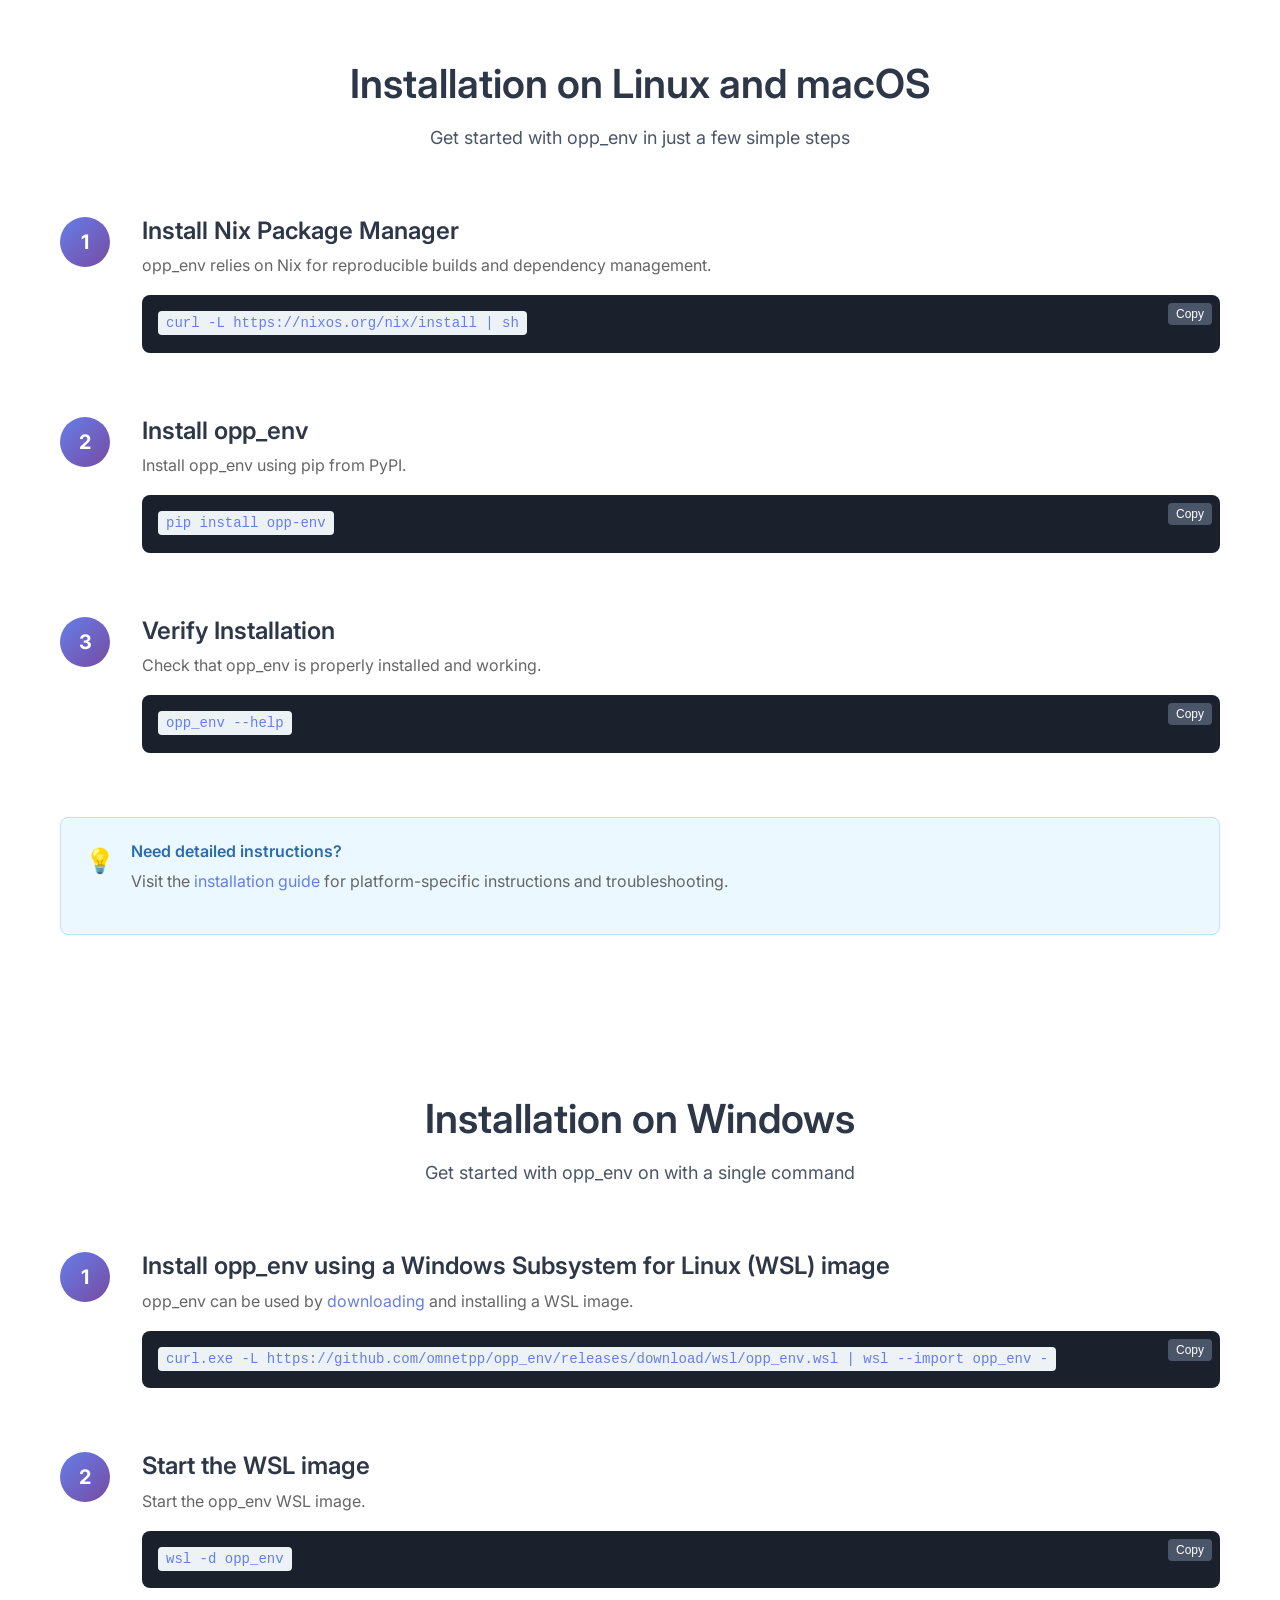
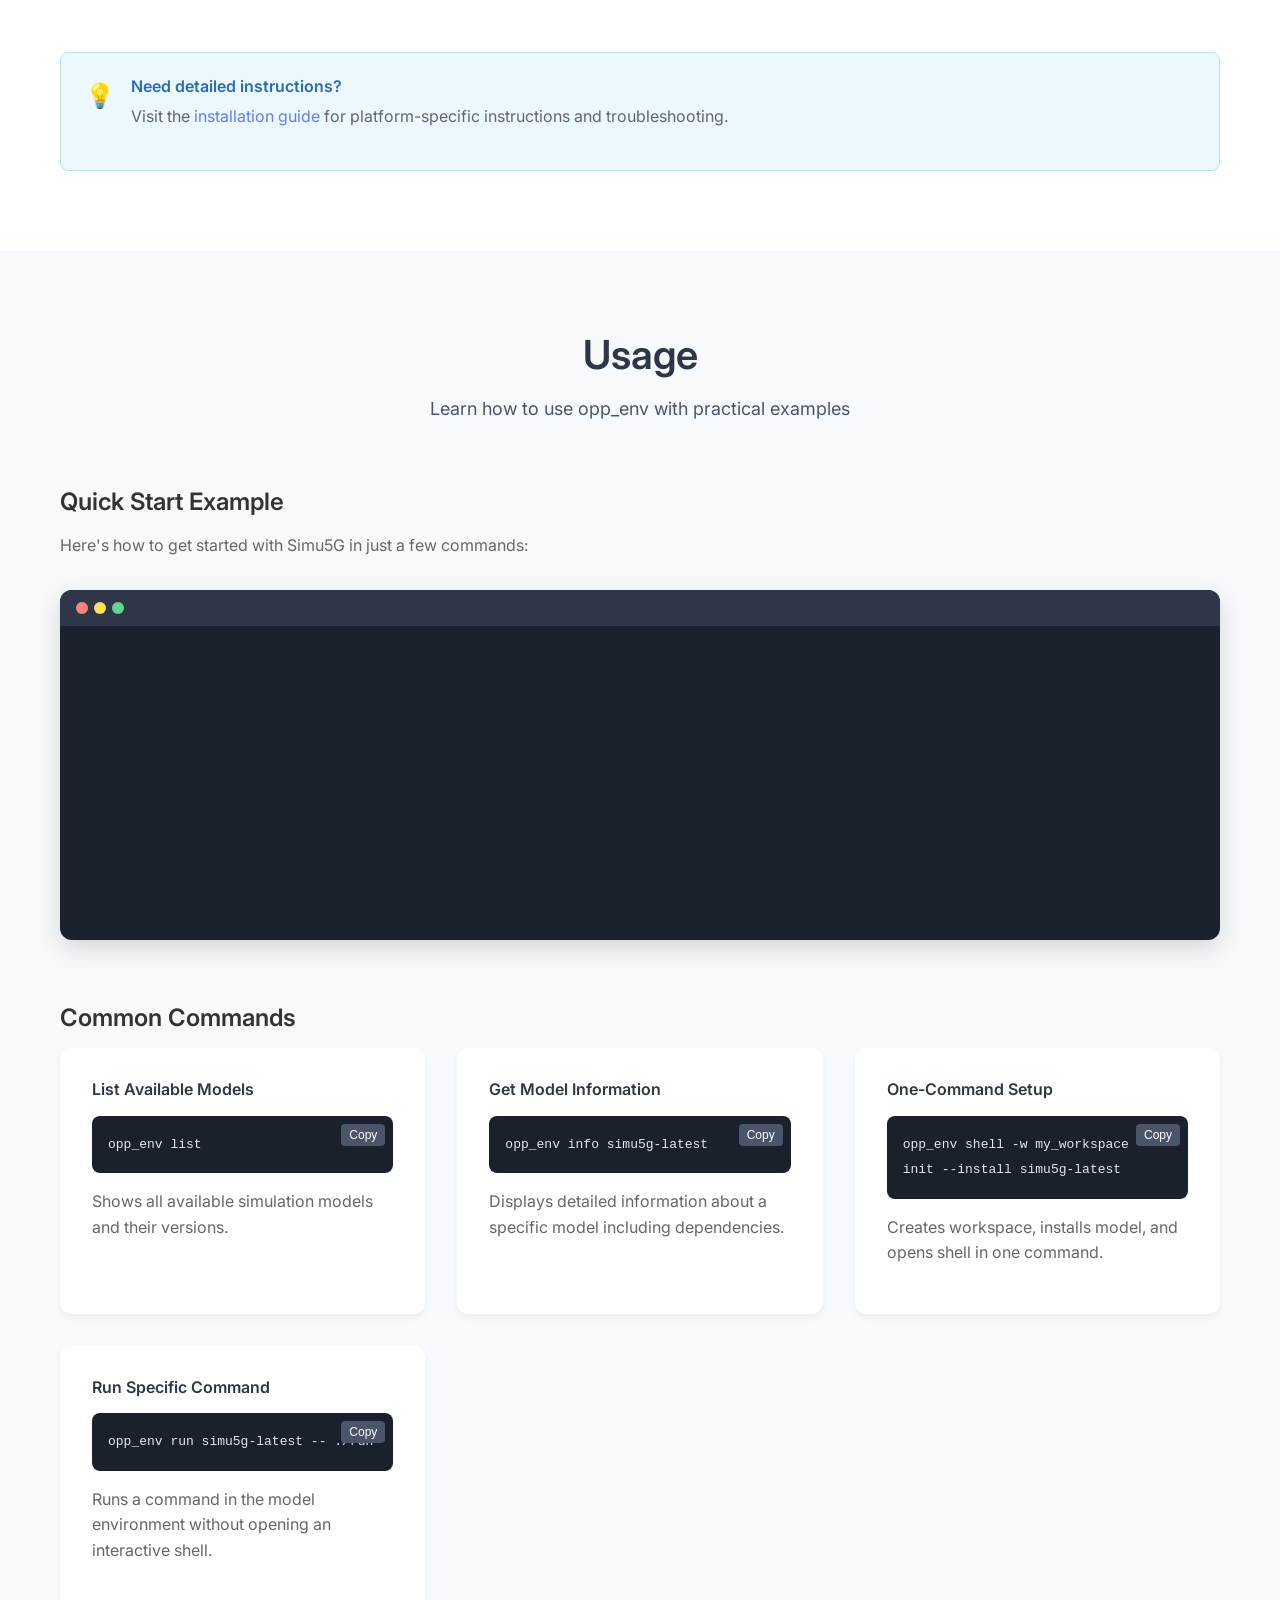
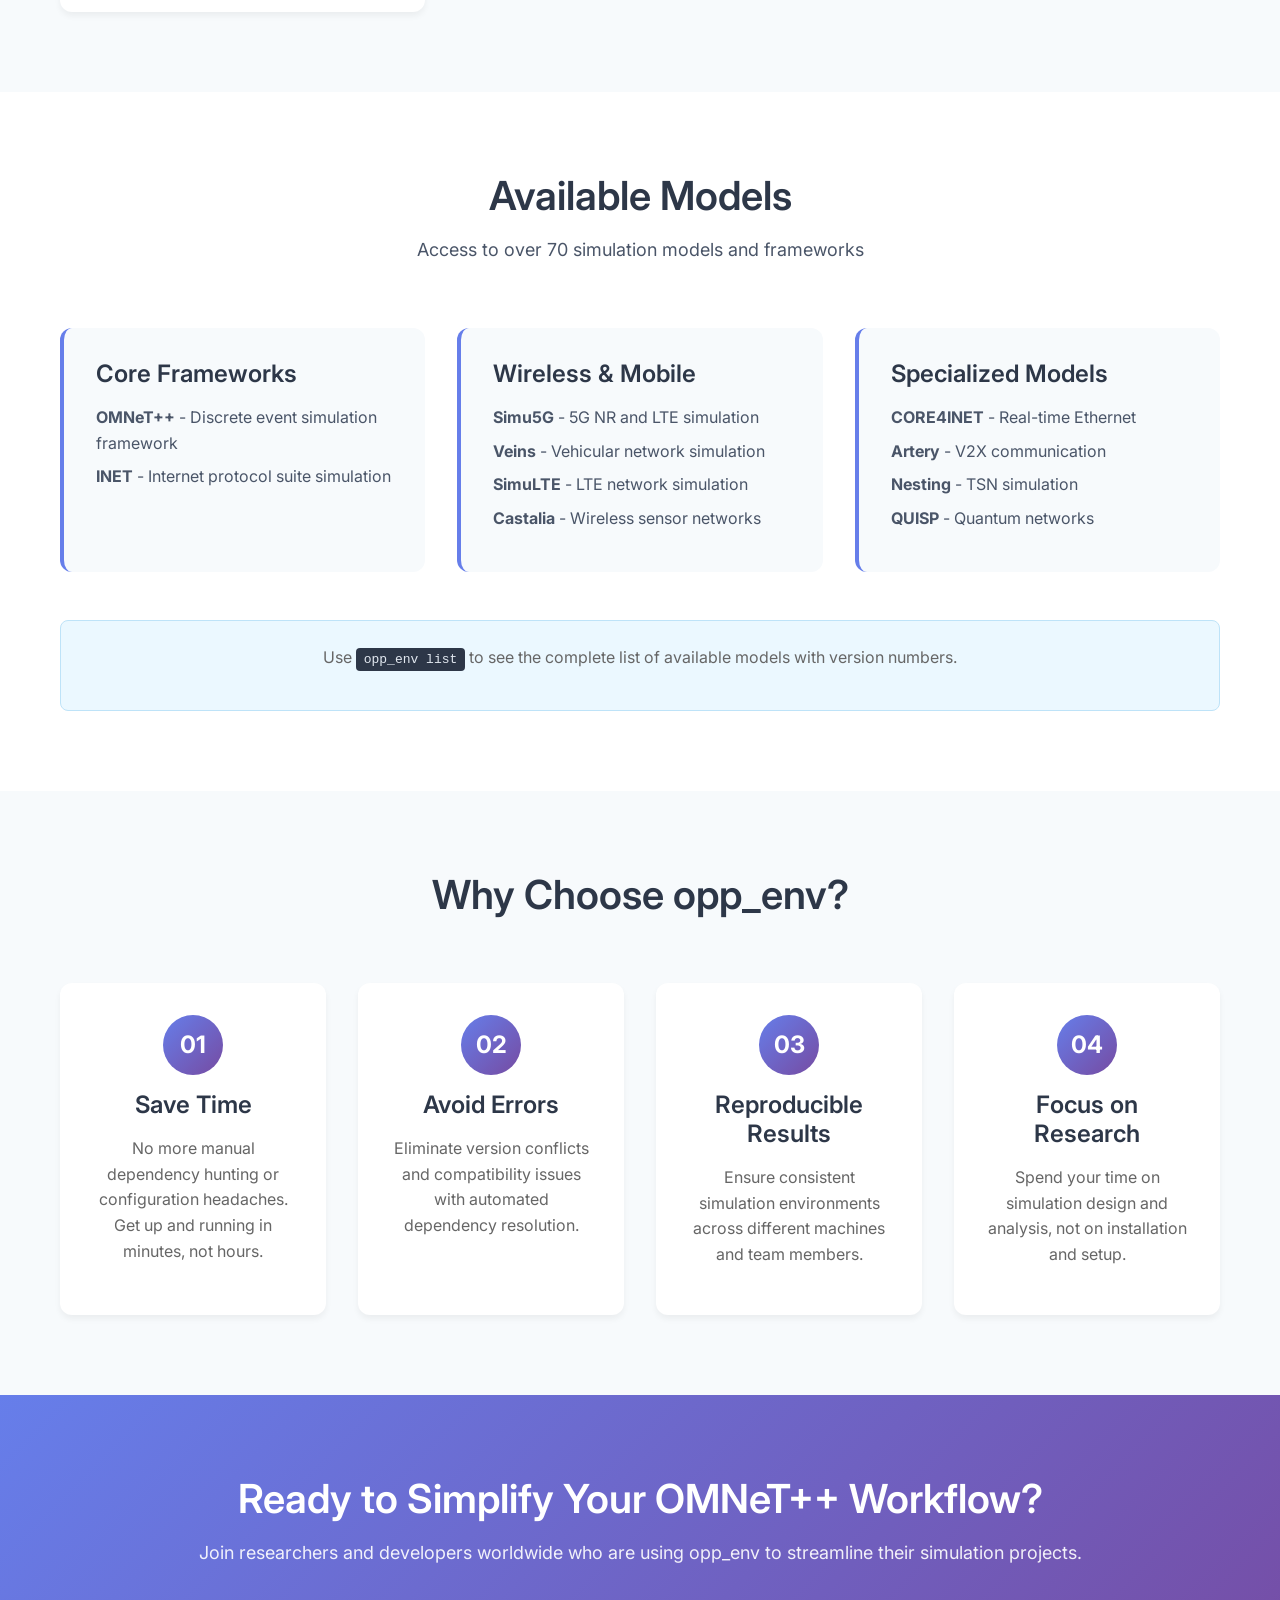
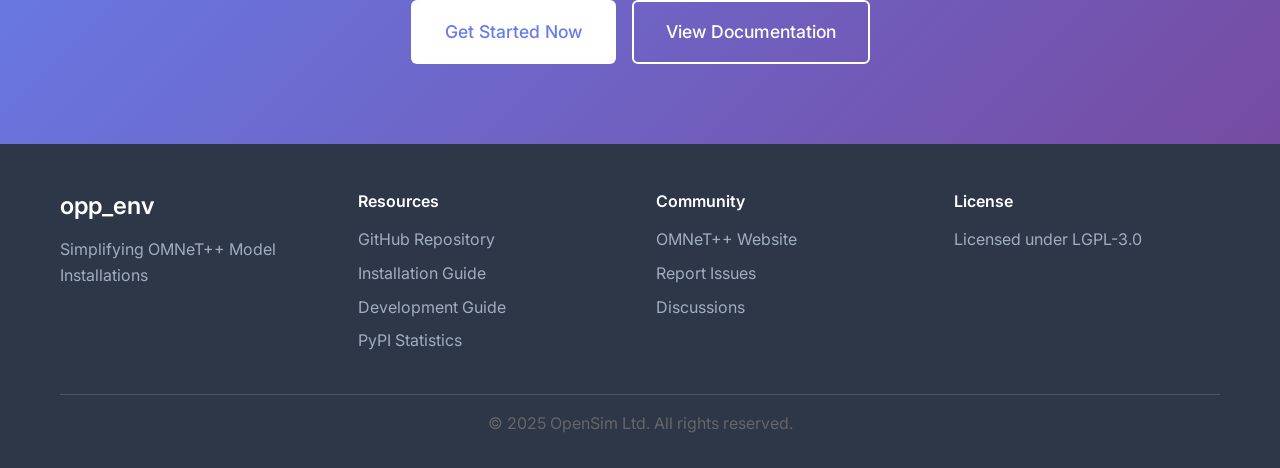
==== commit 5efc76b0: "added pypi statistics to the footer" ====
--- a/index.html
+++ b/index.html
@@ -507,6 +507,7 @@
                         <li><a href="https://github.com/omnetpp/opp_env" target="_blank">GitHub Repository</a></li>
                         <li><a href="https://github.com/omnetpp/opp_env/blob/main/INSTALL.md" target="_blank">Installation Guide</a></li>
                         <li><a href="https://github.com/omnetpp/opp_env/blob/main/DEVELOP.md" target="_blank">Development Guide</a></li>
+                        <li><a href="https://pypistats.org/packages/opp-env" target="_blank">PyPI Statistics</a></li>
                     </ul>
                 </div>
                 <div class="footer-section">
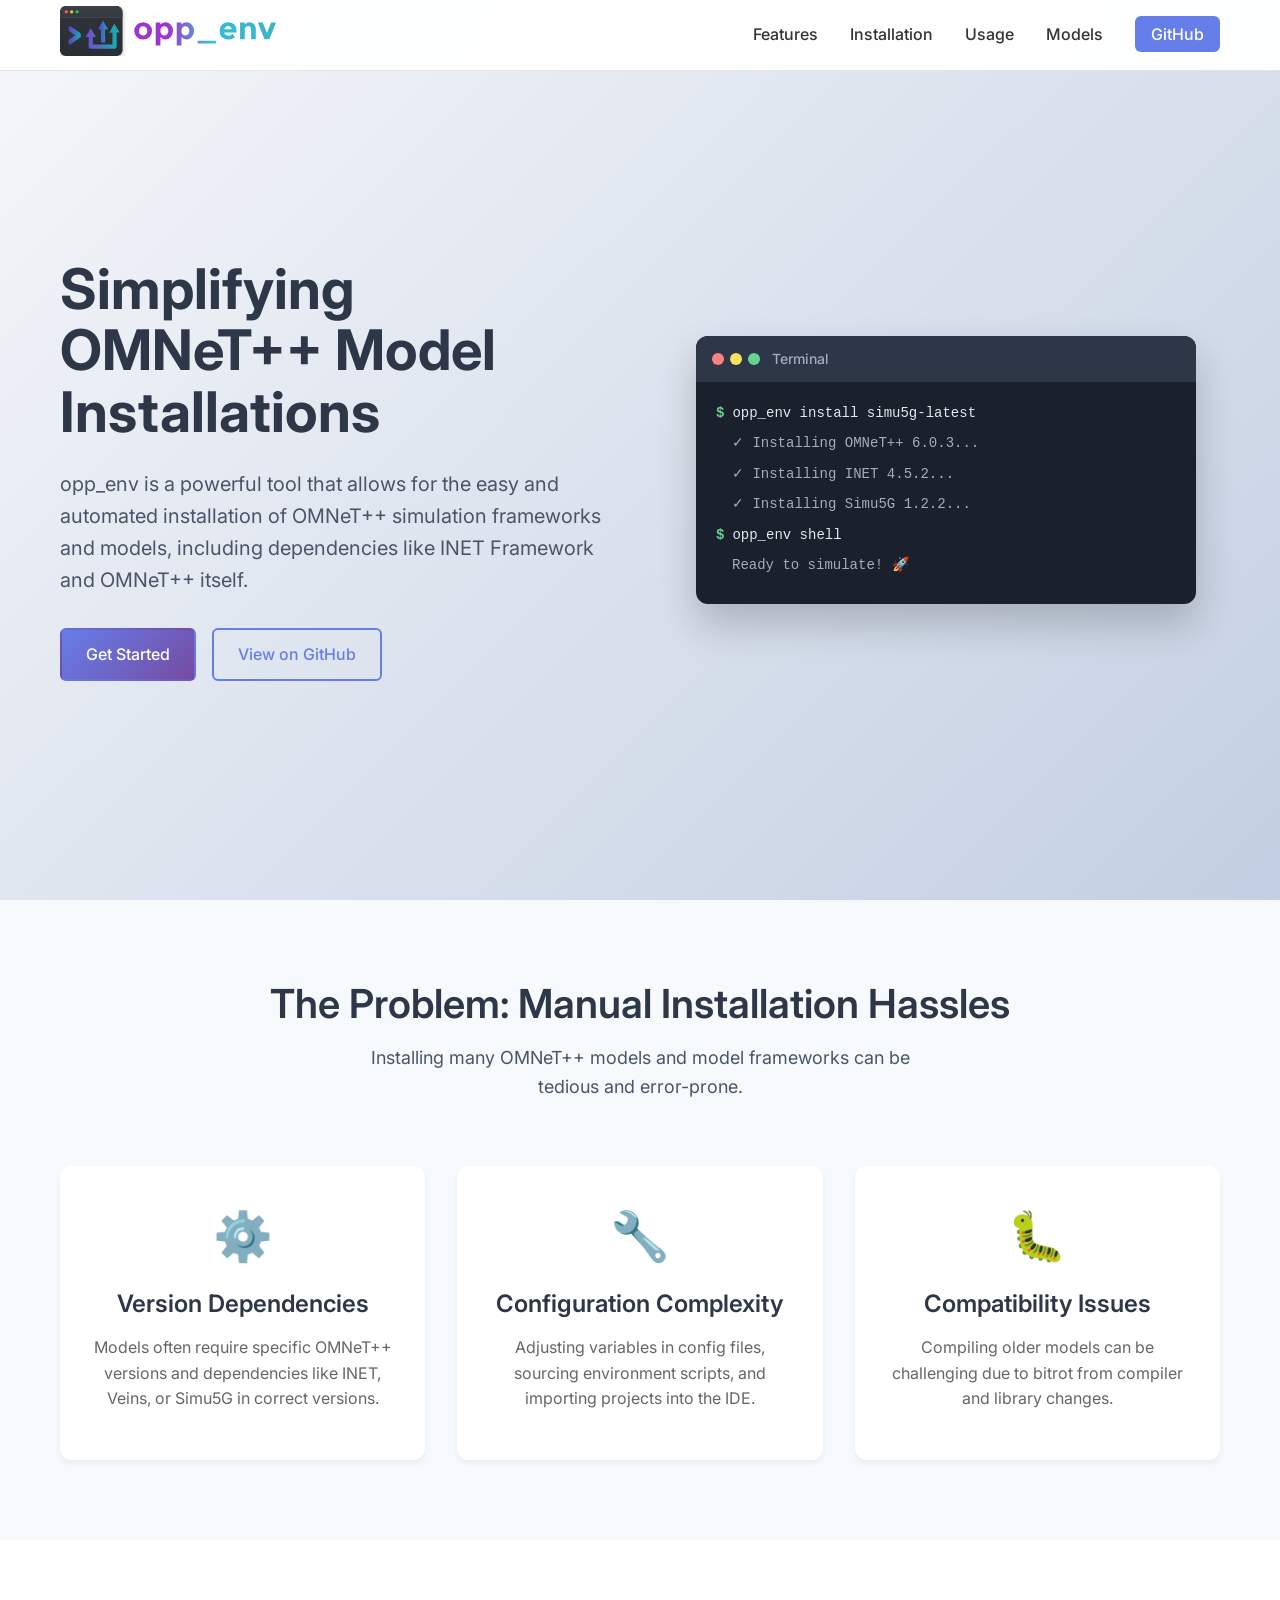
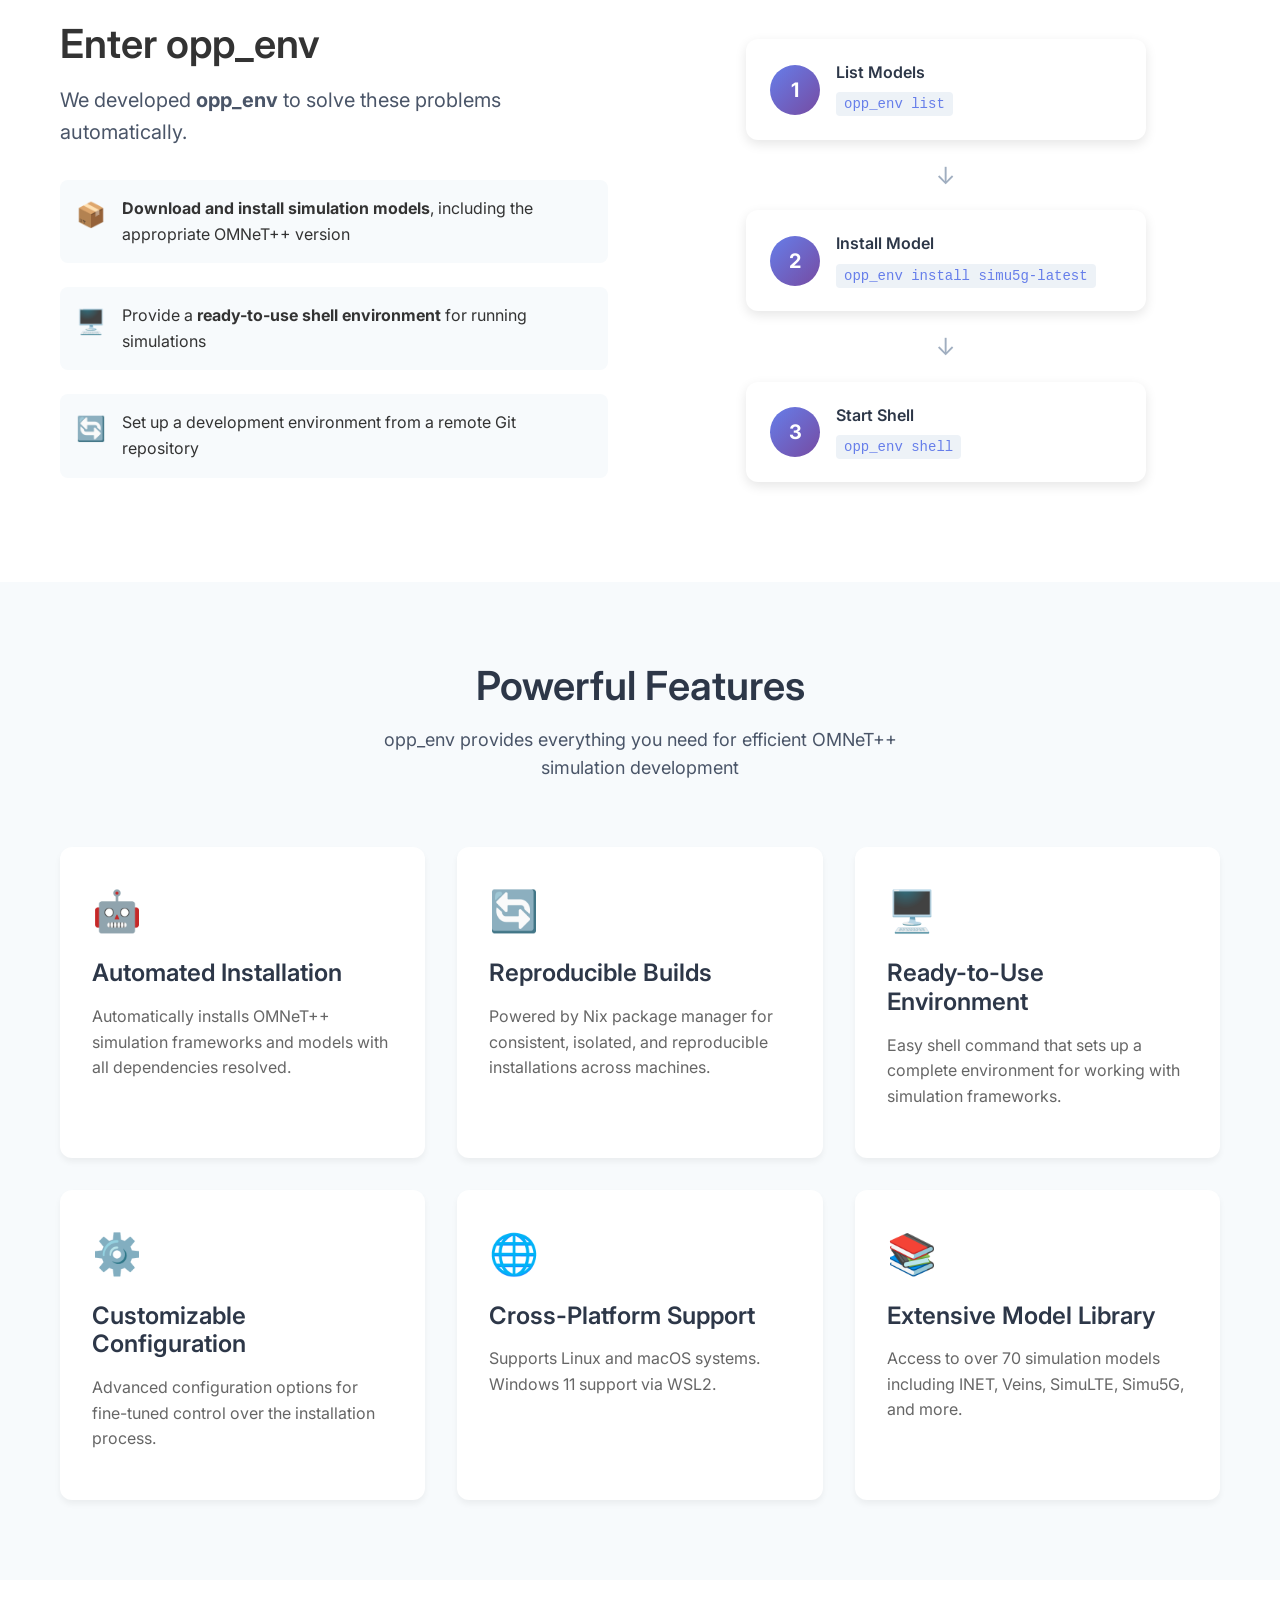
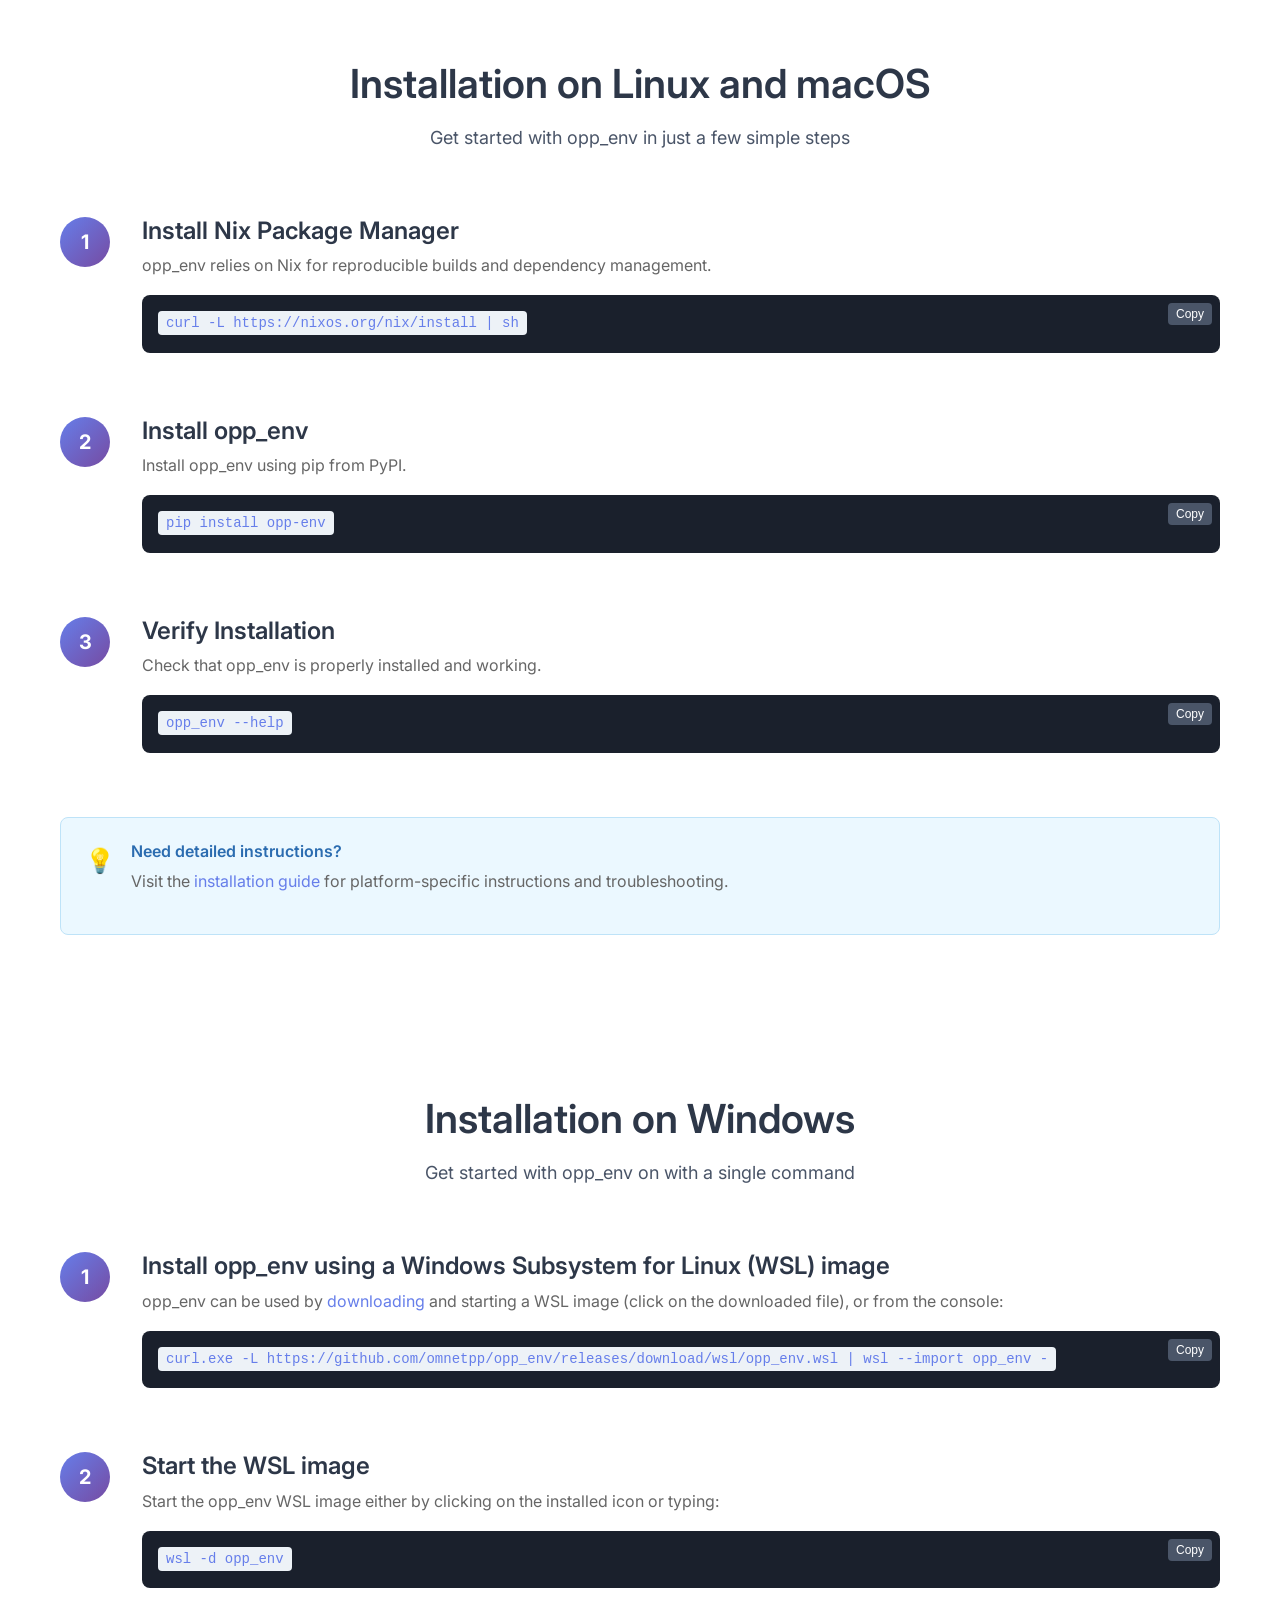
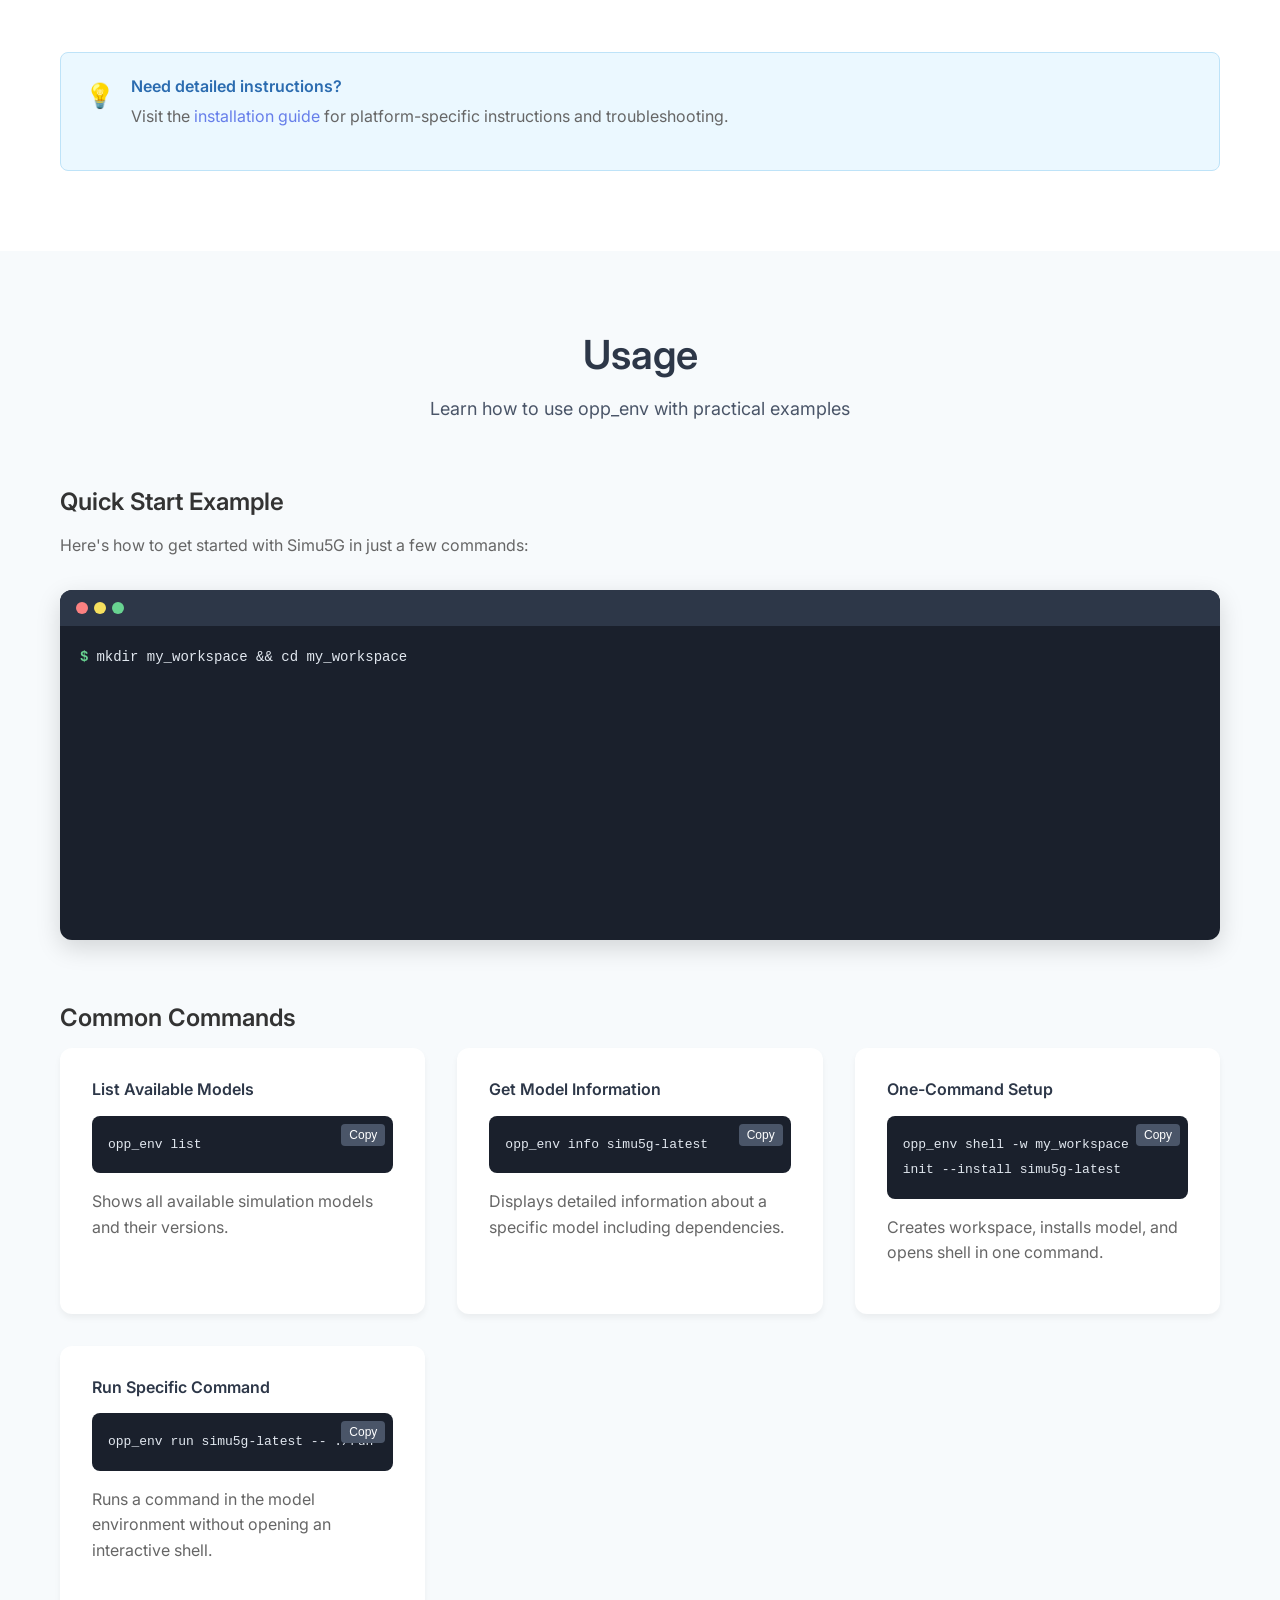
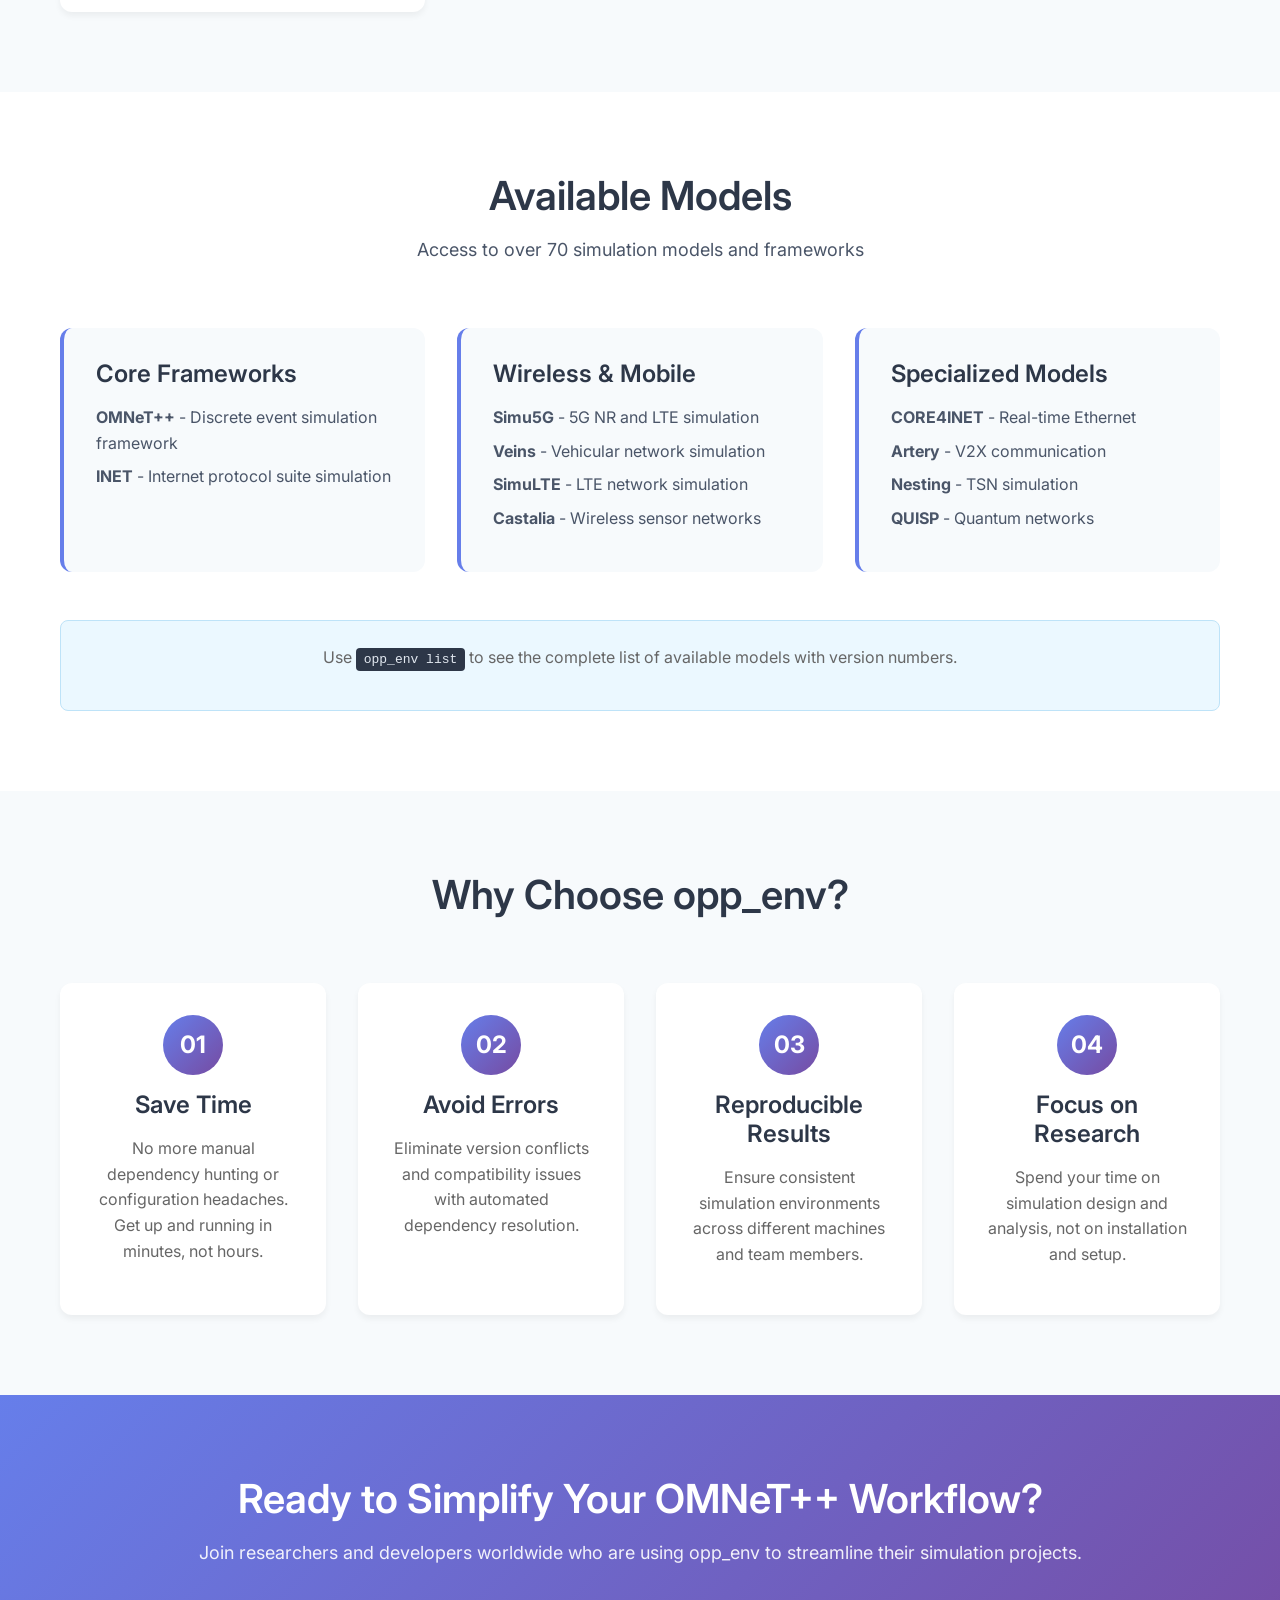
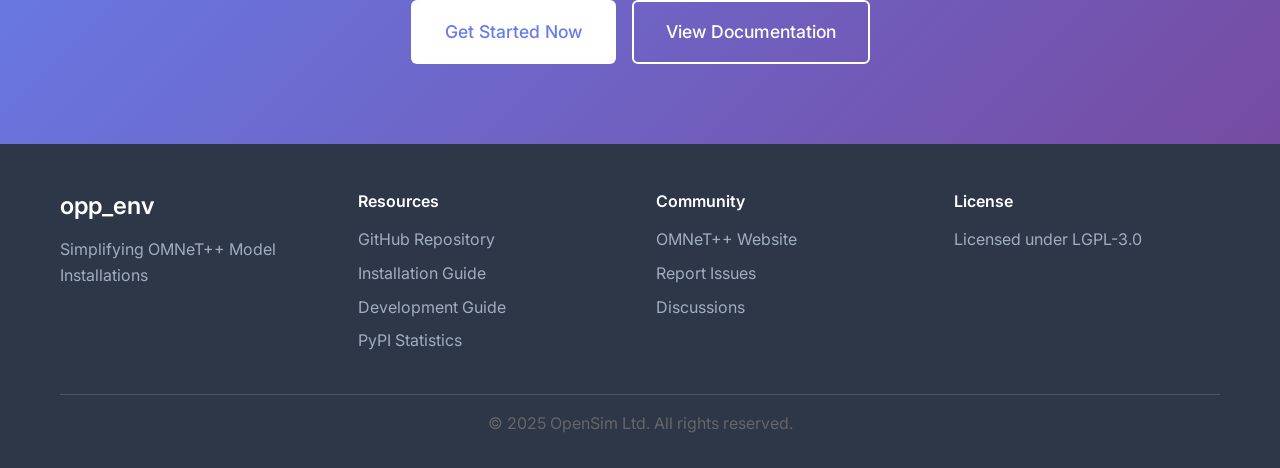
==== commit 708250a8: "windows insall finetune" ====
--- a/index.html
+++ b/index.html
@@ -278,7 +278,8 @@
                         <div class="step-number">1</div>
                         <div class="step-content">
                             <h3>Install opp_env using a Windows Subsystem for Linux (WSL) image</h3>
-                            <p>opp_env can be used by <a href="https://github.com/omnetpp/opp_env/releases/download/wsl/opp_env.wsl" target="_blank">downloading</a> and installing a WSL image.</p>
+                            <p>opp_env can be used by <a href="https://github.com/omnetpp/opp_env/releases/download/wsl/opp_env.wsl" target="_blank">downloading</a>
+                               and starting a WSL image (click on the downloaded file), or from the console:</p>
                             <div class="code-block">
                                 <code>curl.exe -L https://github.com/omnetpp/opp_env/releases/download/wsl/opp_env.wsl | wsl --import opp_env -</code>
                                 <button class="copy-btn" onclick="copyToClipboard(this)">Copy</button>
@@ -289,7 +290,7 @@
                         <div class="step-number">2</div>
                         <div class="step-content">
                             <h3>Start the WSL image</h3>
-                            <p>Start the opp_env WSL image.</p>
+                            <p>Start the opp_env WSL image either by clicking on the installed icon or typing:</p>
                             <div class="code-block">
                                 <code>wsl -d opp_env</code>
                                 <button class="copy-btn" onclick="copyToClipboard(this)">Copy</button>
